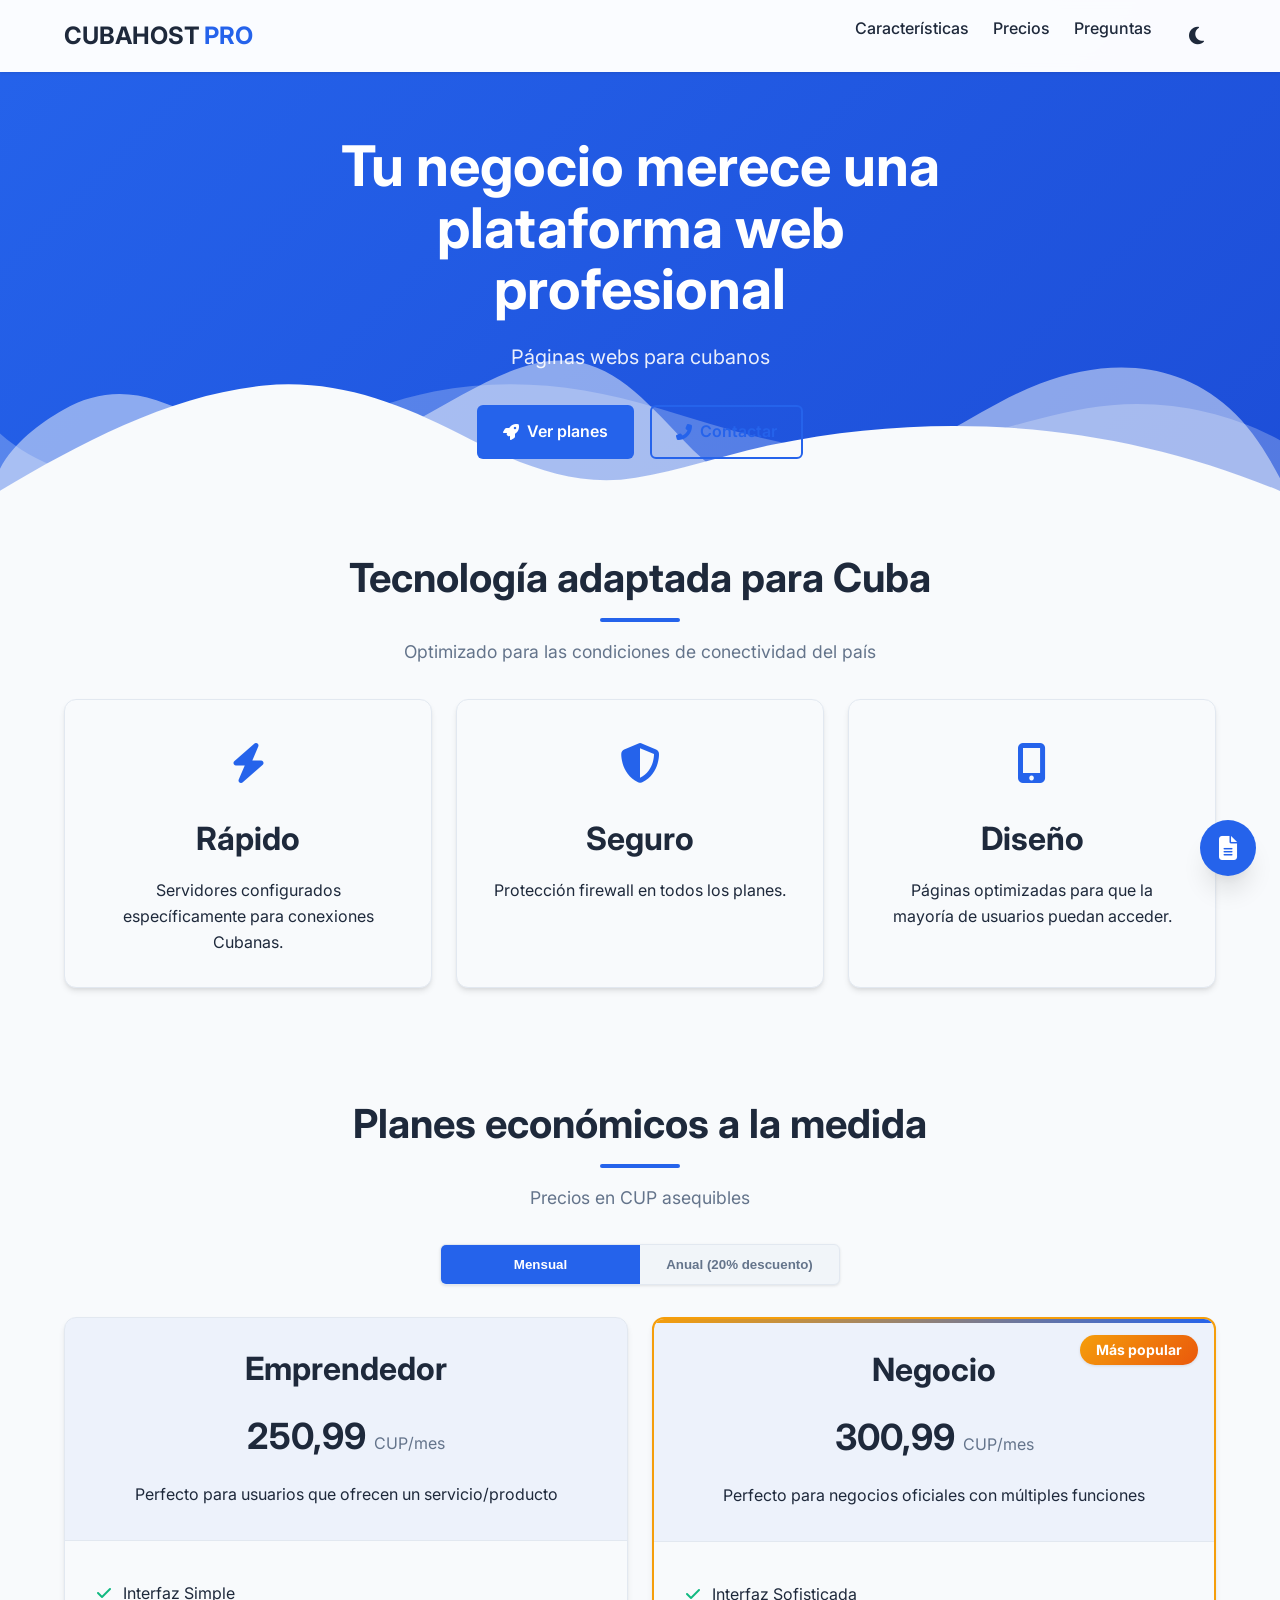
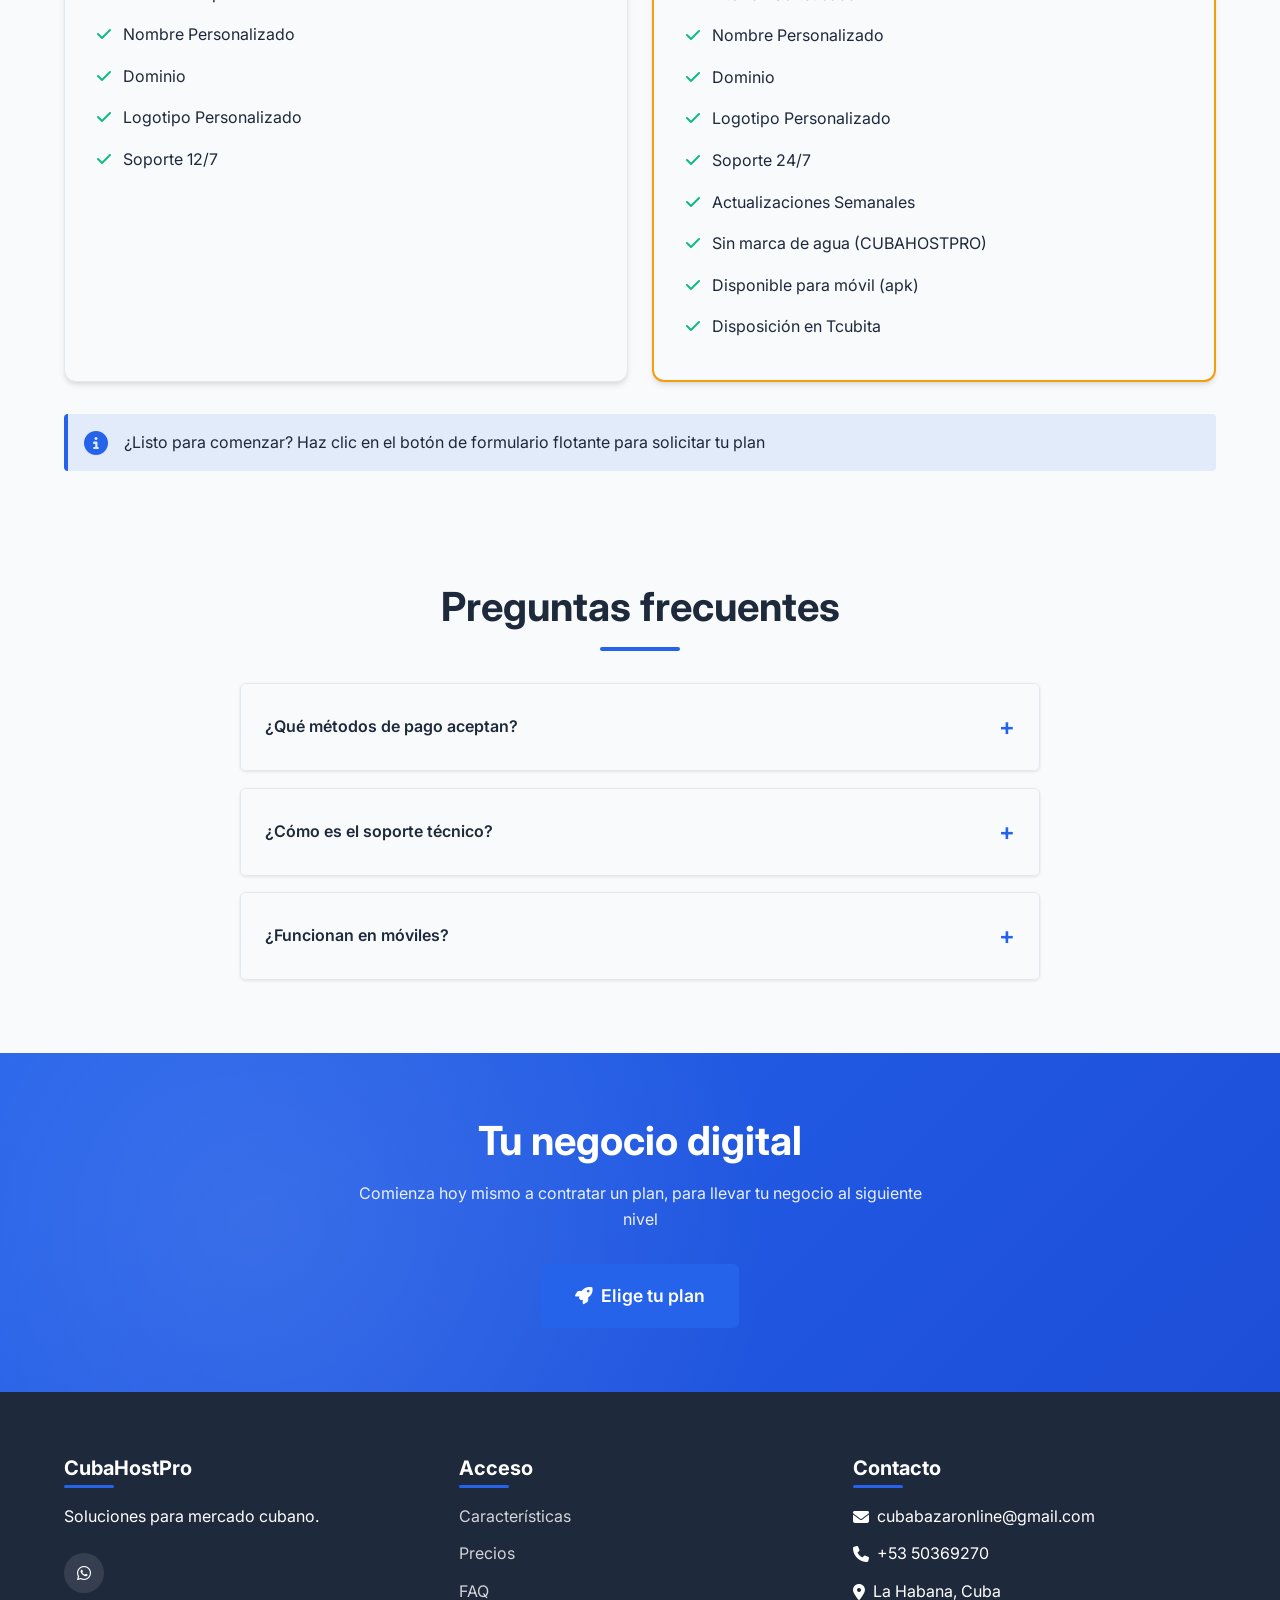
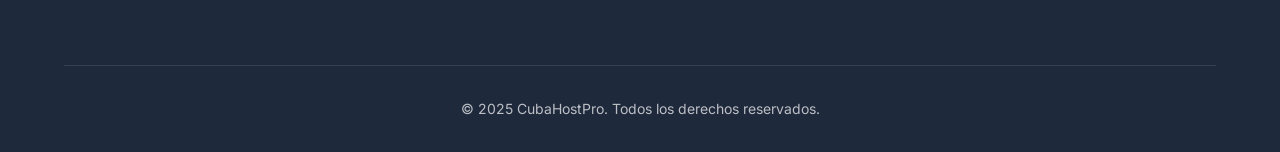
==== CubaHostPro/index.html @ e36936a5 "Add files via upload" ====
<!DOCTYPE html>
<html lang="es-CU" data-theme="light">
<head>
    <meta charset="UTF-8">
    <meta name="viewport" content="width=device-width, initial-scale=1.0">
    <meta name="description" content="HostPro Cuba - Soluciones web premium para emprendedores cubanos. Hosting rápido, dominios .cu y diseño web profesional.">
    <meta name="keywords" content="hosting Cuba, dominio .cu, página web Cuba, tienda online Cuba">
    <meta name="author" content="HostPro Cuba Team">
    
    <!-- Preconnects para mejorar performance -->
    <link rel="preconnect" href="https://fonts.googleapis.com">
    <link rel="preconnect" href="https://fonts.gstatic.com" crossorigin>
    <link rel="preconnect" href="https://cdnjs.cloudflare.com">
    
    <!-- Fonts -->
    <link href="https://fonts.googleapis.com/css2?family=Inter:wght@400;500;600;700&family=Roboto+Mono:wght@400;500&display=swap" rel="stylesheet">
    
    <!-- Icons -->
    <link rel="stylesheet" href="https://cdnjs.cloudflare.com/ajax/libs/font-awesome/6.4.0/css/all.min.css">
    
    <title>CubaHostPro</title>
    
    <style>
        :root {
            --primary: #2563eb;
            --primary-dark: #1d4ed8;
            --primary-light: #93c5fd;
            --secondary: #ea580c;
            --accent: #f59e0b;
            --dark: #1e293b;
            --light: #f8fafc;
            --light-gray: #f1f5f9;
            --success: #10b981;
            --error: #ef4444;
            --warning: #f59e0b;
            --gray: #64748b;
            --gray-light: #e2e8f0;
            
            --font-main: 'Inter', sans-serif;
            --font-mono: 'Roboto Mono', monospace;
            
            --shadow-sm: 0 1px 3px 0 rgba(0, 0, 0, 0.1);
            --shadow: 0 4px 6px -1px rgba(0, 0, 0, 0.1), 0 2px 4px -1px rgba(0, 0, 0, 0.06);
            --shadow-md: 0 10px 15px -3px rgba(0, 0, 0, 0.1), 0 4px 6px -2px rgba(0, 0, 0, 0.05);
            --shadow-lg: 0 20px 25px -5px rgba(0, 0, 0, 0.1), 0 10px 10px -5px rgba(0, 0, 0, 0.04);
            
            --radius-sm: 0.25rem;
            --radius: 0.375rem;
            --radius-lg: 0.75rem;
            --radius-full: 9999px;
            
            --transition: all 0.3s cubic-bezier(0.4, 0, 0.2, 1);
            --transition-fast: all 0.15s ease;
            
            --max-width: 1200px;
            --container-padding: 1.5rem;
        }
        
        [data-theme="dark"] {
            --primary: #3b82f6;
            --primary-dark: #2563eb;
            --primary-light: #1e3a8a;
            --dark: #f8fafc;
            --light: #1e293b;
            --light-gray: #334155;
            --gray: #94a3b8;
            --gray-light: #334155;
            --shadow-sm: 0 1px 3px 0 rgba(0, 0, 0, 0.25);
            --shadow: 0 4px 6px -1px rgba(0, 0, 0, 0.25), 0 2px 4px -1px rgba(0, 0, 0, 0.15);
        }
        
        *,
        *::before,
        *::after {
            margin: 0;
            padding: 0;
            box-sizing: border-box;
        }
        
        html {
            scroll-behavior: smooth;
            scroll-padding-top: 6rem;
        }
        
        body {
            font-family: var(--font-main);
            color: var(--dark);
            background-color: var(--light);
            line-height: 1.6;
            overflow-x: hidden;
            transition: background-color 0.3s ease, color 0.3s ease;
            min-height: 100vh;
            display: flex;
            flex-direction: column;
        }
        
        h1, h2, h3, h4 {
            font-weight: 700;
            line-height: 1.2;
            margin-bottom: 1.25rem;
        }
        
        h1 { font-size: clamp(2rem, 5vw, 3.5rem); }
        h2 { font-size: clamp(1.75rem, 4vw, 2.5rem); }
        h3 { font-size: clamp(1.5rem, 3vw, 2rem); }
        h4 { font-size: 1.25rem; }
        
        a {
            color: var(--primary);
            text-decoration: none;
            transition: var(--transition-fast);
        }
        
        a:hover {
            color: var(--primary-dark);
            text-decoration: underline;
        }
        
        img {
            max-width: 100%;
            height: auto;
            display: block;
        }
        
        /* Animaciones */
        @keyframes fadeIn {
            from { opacity: 0; transform: translateY(20px); }
            to { opacity: 1; transform: translateY(0); }
        }
        
        @keyframes scaleIn {
            from { transform: scale(0.95); opacity: 0; }
            to { transform: scale(1); opacity: 1; }
        }
        
        @keyframes pulse {
            0% { transform: scale(1); box-shadow: 0 0 0 0 rgba(37, 99, 235, 0.7); }
            70% { transform: scale(1.05); box-shadow: 0 0 0 12px rgba(37, 99, 235, 0); }
            100% { transform: scale(1); box-shadow: 0 0 0 0 rgba(37, 99, 235, 0); }
        }
        
        @keyframes float {
            0% { transform: translateY(0px); }
            50% { transform: translateY(-10px); }
            100% { transform: translateY(0px); }
        }
        
        .fade-in {
            animation: fadeIn 0.6s ease forwards;
        }
        
        .scale-in {
            animation: scaleIn 0.4s ease forwards;
        }
        
        .pulse {
            animation: pulse 2s infinite;
        }
        
        .float {
            animation: float 3s ease-in-out infinite;
        }
        
        .delay-1 { animation-delay: 0.1s; }
        .delay-2 { animation-delay: 0.2s; }
        .delay-3 { animation-delay: 0.3s; }
        
        /* Layout Utilities */
        .container {
            width: 100%;
            max-width: var(--max-width);
            margin: 0 auto;
            padding: 0 var(--container-padding);
        }
        
        .section {
            padding: 3.5rem 0;
        }
        
        .section-title {
            text-align: center;
            margin-bottom: 1rem;
            position: relative;
        }
        
        .section-title::after {
            content: '';
            display: block;
            width: 80px;
            height: 4px;
            background: var(--primary);
            margin: 1rem auto;
            border-radius: var(--radius);
            transition: var(--transition);
        }
        
        .section-subtitle {
            text-align: center;
            color: var(--gray);
            max-width: 700px;
            margin: 0 auto 2rem;
            font-size: 1.1rem;
        }
        
        /* Buttons */
        .btn {
            display: inline-flex;
            align-items: center;
            justify-content: center;
            padding: 0.75rem 1.5rem;
            border-radius: var(--radius);
            font-weight: 600;
            transition: var(--transition);
            border: 2px solid transparent;
            cursor: pointer;
            text-align: center;
            gap: 0.5rem;
            font-size: 1rem;
        }
        
        .btn-primary {
            background-color: var(--primary);
            color: white;
        }
        
        .btn-primary:hover {
            background-color: var(--primary-dark);
            transform: translateY(-2px);
            box-shadow: var(--shadow-md);
        }
        
        .btn-outline {
            background-color: transparent;
            color: var(--primary);
            border-color: var(--primary);
        }
        
        .btn-outline:hover {
            background-color: var(--primary);
            color: white;
            transform: translateY(-2px);
            box-shadow: var(--shadow-md);
        }
        
        .btn-lg {
            padding: 1rem 2rem;
            font-size: 1.1rem;
        }
        
        /* Header styles */
        header {
            background: linear-gradient(135deg, var(--primary) 0%, var(--primary-dark) 100%);
            color: white;
            position: relative;
            overflow: hidden;
            padding-top: 6rem;
        }
        
        .hero {
            position: relative;
            padding: 2.5rem 0;
        }
        
        .hero-content {
            max-width: 600px;
            margin: 0 auto;
            text-align: center;
            position: relative;
            z-index: 2;
        }
        
        .hero-title {
            color: white;
            margin-bottom: 1.25rem;
            line-height: 1.1;
        }
        
        .hero-subtitle {
            color: rgba(255, 255, 255, 0.9);
            font-size: 1.25rem;
            margin-bottom: 2rem;
        }
        
        .hero-cta {
            display: flex;
            gap: 1rem;
            justify-content: center;
            flex-wrap: wrap;
        }
        
        .wave-divider {
            position: absolute;
            bottom: 0;
            left: 0;
            width: 100%;
            overflow: hidden;
            line-height: 0;
            transform: rotate(180deg);
        }
        
        .wave-divider svg {
            position: relative;
            display: block;
            width: calc(100% + 1.3px);
            height: 150px;
        }
        
        .wave-divider path {
            fill: var(--light);
            transition: var(--transition);
        }
        
        /* Navigation */
        nav {
            position: fixed;
            top: 0;
            left: 0;
            right: 0;
            z-index: 1000;
            background-color: rgba(255, 255, 255, 0.98);
            backdrop-filter: blur(8px);
            box-shadow: var(--shadow-sm);
            transition: var(--transition);
        }
        
        [data-theme="dark"] nav {
            background-color: rgba(30, 41, 59, 0.98);
        }
        
        .nav-container {
            display: flex;
            justify-content: space-between;
            align-items: center;
            padding: 1rem 0;
        }
        
        .logo {
            font-size: 1.5rem;
            font-weight: 700;
            color: var(--dark);
            display: flex;
            align-items: center;
            gap: 0.25rem;
            transition: var(--transition);
        }
        
        .logo span {
            color: var(--primary);
        }
        
        .nav-links {
            display: flex;
            gap: 1.5rem;
            list-style: none;
        }
        
        .nav-links a {
            font-weight: 500;
            color: var(--dark);
            position: relative;
            padding: 0.5rem 0;
            transition: var(--transition);
        }
        
        .nav-links a:hover {
            text-decoration: none;
            color: var(--primary);
        }
        
        .nav-links a::after {
            content: '';
            position: absolute;
            bottom: 0;
            left: 0;
            width: 0;
            height: 2px;
            background-color: var(--primary);
            transition: var(--transition);
        }
        
        .nav-links a:hover::after {
            width: 100%;
        }
        
        .mobile-menu-toggle {
            display: none;
            background: none;
            border: none;
            color: var(--dark);
            font-size: 1.5rem;
            cursor: pointer;
            padding: 0.5rem;
            transition: var(--transition);
        }
        
        .mobile-menu-toggle:hover {
            color: var(--primary);
            transform: rotate(90deg);
        }
        
        .theme-toggle {
            background: none;
            border: none;
            cursor: pointer;
            font-size: 1.25rem;
            color: var(--dark);
            padding: 0.5rem;
            transition: var(--transition);
            border-radius: 50%;
            width: 40px;
            height: 40px;
            display: flex;
            align-items: center;
            justify-content: center;
        }
        
        .theme-toggle:hover {
            background-color: rgba(0, 0, 0, 0.05);
            transform: rotate(20deg);
        }
        
        [data-theme="dark"] .theme-toggle:hover {
            background-color: rgba(255, 255, 255, 0.1);
        }
        
        /* Features Section */
        .features-grid {
            display: grid;
            grid-template-columns: repeat(auto-fit, minmax(280px, 1fr));
            gap: 1.5rem;
            margin-top: 2rem;
        }
        
        .feature-card {
            background: var(--light);
            border-radius: var(--radius-lg);
            padding: 2rem;
            box-shadow: var(--shadow);
            transition: var(--transition);
            text-align: center;
            border: 1px solid var(--gray-light);
        }
        
        .feature-card:hover {
            transform: translateY(-5px);
            box-shadow: var(--shadow-lg);
            border-color: var(--primary-light);
        }
        
        .feature-icon {
            font-size: 2.5rem;
            color: var(--primary);
            margin-bottom: 1.5rem;
            transition: var(--transition);
        }
        
        .feature-card:hover .feature-icon {
            transform: scale(1.1);
        }
        
        /* Pricing Section */
        .pricing-grid {
            display: grid;
            grid-template-columns: repeat(auto-fit, minmax(300px, 1fr));
            gap: 1.5rem;
            margin-top: 2rem;
        }
        
        .pricing-card {
            background: var(--light);
            border-radius: var(--radius-lg);
            overflow: hidden;
            box-shadow: var(--shadow);
            transition: var(--transition);
            position: relative;
            display: flex;
            flex-direction: column;
            border: 1px solid var(--gray-light);
        }
        
        .pricing-card:hover {
            transform: translateY(-5px);
            box-shadow: var(--shadow-lg);
            border-color: var(--primary-light);
        }
        
        .pricing-card.recommended {
            border: 2px solid var(--accent);
            position: relative;
            overflow: hidden;
        }
        
        .pricing-card.recommended::before {
            content: '';
            position: absolute;
            top: 0;
            left: 0;
            right: 0;
            height: 4px;
            background: linear-gradient(90deg, var(--accent), var(--primary));
        }
        
        .recommended-badge {
            position: absolute;
            top: 1rem;
            right: 1rem;
            background: linear-gradient(135deg, var(--accent), var(--secondary));
            color: white;
            padding: 0.25rem 1rem;
            font-weight: 700;
            font-size: 0.875rem;
            border-radius: var(--radius-full);
            box-shadow: var(--shadow-sm);
            z-index: 1;
        }
        
        .pricing-header {
            padding: 2rem;
            background: rgba(37, 99, 235, 0.05);
            text-align: center;
            border-bottom: 1px solid var(--gray-light);
        }
        
        .pricing-features {
            padding: 2rem;
            flex-grow: 1;
        }
        
        .pricing-features ul {
            list-style: none;
        }
        
        .pricing-features li {
            padding: 0.5rem 0;
            display: flex;
            align-items: flex-start;
            gap: 0.75rem;
            transition: var(--transition-fast);
        }
        
        .pricing-features li:hover {
            transform: translateX(5px);
        }
        
        .pricing-features i {
            color: var(--success);
            margin-top: 0.25rem;
            flex-shrink: 0;
        }
        
        .price {
            font-size: 2.25rem;
            font-weight: 700;
            color: var(--dark);
            margin: 1rem 0;
            transition: var(--transition);
        }
        
        .price .currency {
            font-size: 1rem;
            font-weight: 400;
            color: var(--gray);
        }
        
        .pricing-guide {
            background: rgba(37, 99, 235, 0.1);
            border-left: 4px solid var(--primary);
            padding: 1rem;
            border-radius: var(--radius-sm);
            margin-top: 2rem;
            display: flex;
            align-items: center;
            gap: 1rem;
            animation: pulse 2s infinite;
        }
        
        .pricing-guide i {
            color: var(--primary);
            font-size: 1.5rem;
        }
        
        /* Plan Selector */
        .plan-selector {
            display: flex;
            justify-content: center;
            margin-bottom: 2rem;
            border-radius: var(--radius);
            overflow: hidden;
            box-shadow: var(--shadow-sm);
            max-width: 400px;
            margin: 0 auto 2rem;
            border: 1px solid var(--gray-light);
            background: var(--light-gray);
        }
        
        .plan-period {
            padding: 0.75rem 1.5rem;
            border: none;
            background: transparent;
            color: var(--gray);
            font-weight: 600;
            cursor: pointer;
            transition: var(--transition);
            flex: 1;
            text-align: center;
        }
        
        .plan-period.active {
            background: var(--primary);
            color: white;
        }
        
        /* FAQ Section */
        .faq-grid {
            max-width: 800px;
            margin: 2rem auto 0;
        }
        
        .faq-item {
            margin-bottom: 1rem;
            border-radius: var(--radius);
            overflow: hidden;
            box-shadow: var(--shadow-sm);
            border: 1px solid var(--gray-light);
            transition: var(--transition);
        }
        
        .faq-item:hover {
            box-shadow: var(--shadow);
        }
        
        .faq-item[open] {
            border-color: var(--primary-light);
        }
        
        .faq-item summary {
            padding: 1.5rem;
            background: var(--light);
            font-weight: 600;
            cursor: pointer;
            list-style: none;
            display: flex;
            justify-content: space-between;
            align-items: center;
            transition: var(--transition);
        }
        
        .faq-item[open] summary {
            background: rgba(37, 99, 235, 0.05);
        }
        
        .faq-item summary:hover {
            background: var(--light-gray);
        }
        
        .faq-item summary::after {
            content: '+';
            font-size: 1.5rem;
            color: var(--primary);
            transition: var(--transition);
        }
        
        .faq-item[open] summary::after {
            content: '-';
        }
        
        .faq-content {
            padding: 0 1.5rem 1.5rem;
            background: var(--light);
            color: var(--dark);
        }
        
        /* CTA Section */
        .cta {
            background: linear-gradient(135deg, var(--primary) 0%, var(--primary-dark) 100%);
            color: white;
            text-align: center;
            padding: 4rem 0;
            position: relative;
            overflow: hidden;
        }
        
        .cta::before {
            content: '';
            position: absolute;
            top: 0;
            left: 0;
            right: 0;
            bottom: 0;
            background: radial-gradient(circle at 20% 50%, rgba(255,255,255,0.1) 0%, transparent 50%);
        }
        
        .cta h2 {
            color: white;
            margin-bottom: 1rem;
            position: relative;
        }
        
        .cta p {
            color: rgba(255, 255, 255, 0.9);
            max-width: 600px;
            margin: 0 auto 2rem;
            position: relative;
        }
        
        /* Footer */
        .footer {
            background: var(--dark);
            color: white;
            padding: 4rem 0 2rem;
            margin-top: auto;
        }
        
        .footer-grid {
            display: grid;
            grid-template-columns: repeat(auto-fit, minmax(250px, 1fr));
            gap: 2rem;
            margin-bottom: 3rem;
        }
        
        .footer-col h3 {
            color: white;
            margin-bottom: 1.5rem;
            font-size: 1.25rem;
            position: relative;
            display: inline-block;
        }
        
        .footer-col h3::after {
            content: '';
            position: absolute;
            bottom: -0.5rem;
            left: 0;
            width: 50px;
            height: 3px;
            background: var(--primary);
            border-radius: var(--radius);
        }
        
        .footer-col ul {
            list-style: none;
        }
        
        .footer-col li {
            margin-bottom: 0.75rem;
            display: flex;
            align-items: center;
            gap: 0.5rem;
        }
        
        .footer-col a {
            color: rgba(255, 255, 255, 0.8);
        }
        
        .footer-col a:hover {
            color: white;
            text-decoration: underline;
        }
        
        .social-links {
            display: flex;
            gap: 1rem;
            margin-top: 1.5rem;
        }
        
        .social-links a {
            display: flex;
            align-items: center;
            justify-content: center;
            width: 40px;
            height: 40px;
            border-radius: 50%;
            background: rgba(255, 255, 255, 0.1);
            color: white;
            transition: var(--transition);
        }
        
        .social-links a:hover {
            background: var(--primary);
            transform: translateY(-3px);
        }
        
        .footer-bottom {
            text-align: center;
            padding-top: 2rem;
            border-top: 1px solid rgba(255, 255, 255, 0.1);
            color: rgba(255, 255, 255, 0.7);
            font-size: 0.875rem;
        }
        
        /* Floating buttons */
        .form-float {
            position: fixed;
            bottom: 1.5rem;
            right: 1.5rem;
            width: 56px;
            height: 56px;
            border-radius: 50%;
            background: var(--primary);
            color: white;
            display: flex;
            align-items: center;
            justify-content: center;
            font-size: 1.5rem;
            box-shadow: var(--shadow-lg);
            z-index: 999;
            transition: var(--transition);
            animation: pulse 2s infinite;
        }
        
        .form-float:hover {
            transform: scale(1.1) translateY(-5px);
            animation: none;
            background: var(--primary-dark);
        }
        
        .form-float-tooltip {
            position: absolute;
            right: 70px;
            top: 50%;
            transform: translateY(-50%);
            background: var(--dark);
            color: white;
            padding: 0.5rem 1rem;
            border-radius: var(--radius);
            font-size: 0.875rem;
            white-space: nowrap;
            box-shadow: var(--shadow);
            opacity: 0;
            pointer-events: none;
            transition: var(--transition);
        }
        
        .form-float:hover .form-float-tooltip {
            opacity: 1;
            right: 60px;
        }
        
        .back-to-top {
            position: fixed;
            bottom: 5rem;
            right: 1.5rem;
            width: 48px;
            height: 48px;
            border-radius: 50%;
            background: var(--primary);
            color: white;
            display: flex;
            align-items: center;
            justify-content: center;
            font-size: 1.25rem;
            box-shadow: var(--shadow);
            z-index: 999;
            transition: var(--transition);
            opacity: 0;
            visibility: hidden;
        }
        
        .back-to-top.show {
            opacity: 1;
            visibility: visible;
        }
        
        .back-to-top:hover {
            background: var(--primary-dark);
            transform: translateY(-5px);
        }
        
        /* Notification System */
        .notification {
            position: fixed;
            bottom: 2rem;
            left: 50%;
            transform: translateX(-50%);
            background: var(--dark);
            color: white;
            padding: 1rem 2rem;
            border-radius: var(--radius);
            box-shadow: var(--shadow-lg);
            display: flex;
            align-items: center;
            gap: 1rem;
            z-index: 10000;
            transition: all 0.3s cubic-bezier(0.68, -0.55, 0.265, 1.55);
            max-width: 90%;
        }
        
        .notification.success {
            background: var(--success);
        }
        
        .notification.error {
            background: var(--error);
        }
        
        .notification.warning {
            background: var(--warning);
            color: var(--dark);
        }
        
        .notification.hidden {
            opacity: 0;
            visibility: hidden;
            transform: translateX(-50%) translateY(20px);
        }
        
        .notification-close {
            background: none;
            border: none;
            color: inherit;
            font-size: 1.25rem;
            cursor: pointer;
            padding: 0;
            margin-left: 1rem;
            opacity: 0.7;
            transition: var(--transition-fast);
        }
        
        .notification-close:hover {
            opacity: 1;
        }
        
        /* Guide System */
        .guide-message {
            position: fixed;
            top: 50%;
            right: 2rem;
            transform: translateY(-50%);
            background: var(--primary);
            color: white;
            padding: 1rem;
            border-radius: var(--radius);
            box-shadow: var(--shadow-lg);
            max-width: 250px;
            z-index: 999;
            transition: var(--transition);
            display: none;
        }
        
        .guide-message::after {
            content: '';
            position: absolute;
            right: -10px;
            top: 50%;
            transform: translateY(-50%);
            border-width: 10px 0 10px 10px;
            border-style: solid;
            border-color: transparent transparent transparent var(--primary);
        }
        
        /* Social Interaction */
        .social-interaction {
            position: fixed;
            bottom: 8rem;
            right: 2rem;
            background: white;
            border-radius: var(--radius);
            box-shadow: var(--shadow-lg);
            padding: 1rem;
            z-index: 998;
            max-width: 300px;
            transform: translateY(20px);
            opacity: 0;
            transition: var(--transition);
            pointer-events: none;
        }
        
        .social-interaction.show {
            transform: translateY(0);
            opacity: 1;
            pointer-events: auto;
        }
        
        .social-interaction p {
            margin-bottom: 1rem;
        }
        
        .social-interaction-btn {
            display: flex;
            gap: 0.5rem;
        }
        
        /* Accessibility improvements */
        .sr-only {
            position: absolute;
            width: 1px;
            height: 1px;
            padding: 0;
            margin: -1px;
            overflow: hidden;
            clip: rect(0, 0, 0, 0);
            white-space: nowrap;
            border-width: 0;
        }
        
        a:focus,
        button:focus,
        input:focus,
        select:focus,
        textarea:focus {
            outline: 3px solid var(--accent);
            outline-offset: 3px;
        }
        
        /* Print styles */
        @media print {
            nav,
            .hero-cta,
            .form-float,
            .back-to-top,
            .footer {
                display: none !important;
            }
            
            body {
                font-size: 12pt;
                background: none;
                color: #000;
            }
            
            .container {
                max-width: 100%;
                padding: 0;
            }
            
            .section {
                padding: 1rem 0;
                page-break-inside: avoid;
            }
            
            .pricing-card {
                page-break-inside: avoid;
                box-shadow: none;
                border: 1px solid #ddd;
            }
        }
        
        /* Responsive adjustments */
        @media (max-width: 992px) {
            :root {
                --container-padding: 1.25rem;
            }
            
            .section {
                padding: 3rem 0;
            }
            
            .hero {
                padding: 2rem 0;
            }
            
            .features-grid,
            .pricing-grid {
                gap: 1.25rem;
            }
            
            .guide-message {
                display: none !important;
            }
            
            .social-interaction {
                bottom: 7rem;
                right: 1rem;
                max-width: calc(100% - 2rem);
            }
        }
        
        @media (max-width: 768px) {
            .nav-links {
                position: fixed;
                top: 70px;
                left: 0;
                right: 0;
                background: var(--light);
                flex-direction: column;
                align-items: center;
                padding: 2rem;
                gap: 1.5rem;
                box-shadow: var(--shadow-md);
                transform: translateY(-150%);
                transition: transform 0.3s cubic-bezier(0.68, -0.55, 0.265, 1.55);
                z-index: 999;
            }
            
            .nav-links.active {
                transform: translateY(0);
            }
            
            .mobile-menu-toggle {
                display: block;
            }
            
            .hero-cta {
                flex-direction: column;
                gap: 1rem;
            }
            
            .btn {
                width: 100%;
            }
            
            .footer-grid {
                grid-template-columns: 1fr;
                gap: 3rem;
            }
            
            .form-float {
                bottom: 1rem;
                right: 1rem;
                width: 50px;
                height: 50px;
                font-size: 1.25rem;
            }
            
            .back-to-top {
                bottom: 4.5rem;
                right: 1rem;
                width: 44px;
                height: 44px;
            }
        }
        
        @media (max-width: 576px) {
            :root {
                --container-padding: 1rem;
            }
            
            .section {
                padding: 2.5rem 0;
            }
            
            .pricing-grid,
            .features-grid {
                grid-template-columns: 1fr;
            }
            
            .pricing-card {
                max-width: 350px;
                margin: 0 auto;
            }
            
            .plan-selector {
                flex-direction: column;
                max-width: 300px;
            }
            
            .plan-period {
                padding: 0.75rem;
            }
            
            .footer-col li {
                font-size: 0.95rem;
            }
        }
    </style>
</head>
<body>
    <!-- Navigation -->
    <nav>
        <div class="container">
            <div class="nav-container">
                <a href="/" class="logo">CUBAHOST<span>PRO</span></a>
                
                <ul class="nav-links">
                    <li><a href="#features">Características</a></li>
                    <li><a href="#pricing">Precios</a></li>
                    <li><a href="#faq">Preguntas</a></li>
                    <li>
                        <button class="theme-toggle" aria-label="Cambiar tema">
                            <i class="fas fa-moon"></i>
                        </button>
                    </li>
                </ul>
                
                <button class="mobile-menu-toggle" aria-label="Menú" aria-expanded="false">
                    <i class="fas fa-bars"></i>
                </button>
            </div>
        </div>
    </nav>
    
    <!-- Hero Section -->
    <header>
        <div class="hero">
            <div class="container">
                <div class="hero-content">
                    <h1 class="hero-title fade-in">Tu negocio merece una plataforma web profesional</h1>
                    <p class="hero-subtitle fade-in delay-1">Páginas webs para cubanos</p>
                    
                    <div class="hero-cta fade-in delay-2">
                        <a href="#pricing" class="btn btn-primary">
                            <i class="fas fa-rocket"></i> Ver planes
                        </a>
                        <a href="#contact" class="btn btn-outline">
                            <i class="fas fa-phone-alt"></i> Contactar
                        </a>
                    </div>
                </div>
            </div>
            
            <div class="wave-divider">
                <svg viewBox="0 0 1200 120" preserveAspectRatio="none">
                    <path d="M0,0V46.29c47.79,22.2,103.59,32.17,158,28,70.36-5.37,136.33-33.31,206.8-37.5C438.64,32.43,512.34,53.67,583,72.05c69.27,18,138.3,24.88,209.4,13.08,36.15-6,69.85-17.84,104.45-29.34C989.49,25,1113-14.29,1200,52.47V0Z" opacity=".25" fill="currentColor"></path>
                    <path d="M0,0V15.81C13,36.92,27.64,56.86,47.69,72.05,99.41,111.27,165,111,224.58,91.58c31.15-10.15,60.09-26.07,89.67-39.8,40.92-19,84.73-46,130.83-49.67,36.26-2.85,70.9,9.42,98.6,31.56,31.77,25.39,62.32,62,103.63,73,40.44,10.79,81.35-6.69,119.13-24.28s75.16-39,116.92-43.05c59.73-5.85,113.28,22.88,168.9,38.84,30.2,8.66,59,6.17,87.09-7.5,22.43-10.89,48-26.93,60.65-49.24V0Z" opacity=".5" fill="currentColor"></path>
                    <path d="M0,0V5.63C149.93,59,314.09,71.32,475.83,42.57c43-7.64,84.23-20.12,127.61-26.46,59-8.63,112.48,12.24,165.56,35.4C827.93,77.22,886,95.24,951.2,90c86.53-7,172.46-45.71,248.8-84.81V0Z" fill="currentColor"></path>
                </svg>
            </div>
        </div>
    </header>
    
    <main>
        <!-- Features Section -->
        <section id="features" class="section">
            <div class="container">
                <h2 class="section-title">Tecnología adaptada para Cuba</h2>
                <p class="section-subtitle">Optimizado para las condiciones de conectividad del país</p>
                
                <div class="features-grid">
                    <div class="feature-card fade-in">
                        <div class="feature-icon">
                            <i class="fas fa-bolt"></i>
                        </div>
                        <h3>Rápido</h3>
                        <p>Servidores configurados específicamente para conexiones Cubanas.</p>
                    </div>
                    
                    <div class="feature-card fade-in delay-1">
                        <div class="feature-icon">
                            <i class="fas fa-shield-alt"></i>
                        </div>
                        <h3>Seguro</h3>
                        <p>Protección firewall en todos los planes.</p>
                    </div>
                    
                    <div class="feature-card fade-in delay-2">
                        <div class="feature-icon">
                            <i class="fas fa-mobile-alt"></i>
                        </div>
                        <h3>Diseño</h3>
                        <p>Páginas optimizadas para que la mayoría de usuarios puedan acceder.</p>
                    </div>
                </div>
            </div>
        </section>
        
        <!-- Pricing Section -->
        <section id="pricing" class="section">
            <div class="container">
                <h2 class="section-title">Planes económicos a la medida</h2>
                <p class="section-subtitle">Precios en CUP asequibles</p>
                
                <div class="plan-selector fade-in">
                    <button class="plan-period active" data-period="monthly">Mensual</button>
                    <button class="plan-period" data-period="annual">Anual (20% descuento)</button>
                </div>
                
                <div class="pricing-grid">
                    <!-- Plan Emprendedor -->
                    <div class="pricing-card fade-in">
                        <div class="pricing-header">
                            <h3>Emprendedor</h3>
                            <div class="price" data-monthly="250.99" data-annual="2409.50">250,99 <span class="currency">CUP/mes</span></div>
                            <p>Perfecto para usuarios que ofrecen un servicio/producto</p>
                        </div>
                        
                        <div class="pricing-features">
                            <ul>
                                <li><i class="fas fa-check"></i> Interfaz Simple</li>
                                <li><i class="fas fa-check"></i> Nombre Personalizado</li>
                                <li><i class="fas fa-check"></i> Dominio</li>
                                <li><i class="fas fa-check"></i> Logotipo Personalizado</li>
                                <li><i class="fas fa-check"></i> Soporte 12/7</li>
                            </ul>
                        </div>
                    </div>
                    
                    <!-- Plan Recomendado -->
                    <div class="pricing-card recommended fade-in delay-1">
                        <div class="recommended-badge">Más popular</div>
                        <div class="pricing-header">
                            <h3>Negocio</h3>
                            <div class="price" data-monthly="300.99" data-annual="2889.50">300,99 <span class="currency">CUP/mes</span></div>
                            <p>Perfecto para negocios oficiales con múltiples funciones</p>
                        </div>
                        
                        <div class="pricing-features">
                            <ul>
                                <li><i class="fas fa-check"></i> Interfaz Sofisticada</li>
                                <li><i class="fas fa-check"></i> Nombre Personalizado</li>
                                <li><i class="fas fa-check"></i> Dominio</li>
                                <li><i class="fas fa-check"></i> Logotipo Personalizado</li>
                                <li><i class="fas fa-check"></i> Soporte 24/7</li>
                                <li><i class="fas fa-check"></i> Actualizaciones Semanales</li>
                                <li><i class="fas fa-check"></i> Sin marca de agua (CUBAHOSTPRO)</li>
                                <li><i class="fas fa-check"></i> Disponible para móvil (apk)</li>
                                <li><i class="fas fa-check"></i> Disposición en Tcubita</li>
                            </ul>
                        </div>
                    </div>
                </div>
                
                <div class="pricing-guide fade-in delay-3">
                    <i class="fas fa-info-circle"></i>
                    <p>¿Listo para comenzar? Haz clic en el botón de formulario flotante para solicitar tu plan</p>
                </div>
            </div>
        </section>
        
        <!-- FAQ Section -->
        <section id="faq" class="section">
            <div class="container">
                <h2 class="section-title">Preguntas frecuentes</h2>
                
                <div class="faq-grid">
                    <details class="faq-item fade-in">
                        <summary>¿Qué métodos de pago aceptan?</summary>
                        <div class="faq-content">
                            <p>Aceptamos transferencias bancarias en CUP, El pago se realizará por la plataforma Transfermóvil.</p>
                        </div>
                    </details>
                    
                    <details class="faq-item fade-in delay-1">
                        <summary>¿Cómo es el soporte técnico?</summary>
                        <div class="faq-content">
                            <p>Ofrecemos el soporte técnico según el plan que el usuario contrató, a través de WhatsApp.</p>
                        </div>
                    </details>
                    
                    <details class="faq-item fade-in delay-2">
                        <summary>¿Funcionan en móviles?</summary>
                        <div class="faq-content">
                            <p>Todos nuestros diseños son completamente adaptables a cualquier dispositivo móvil.</p>
                        </div>
                    </details>
                </div>
            </div>
        </section>
        
        <!-- CTA Section -->
        <section id="contact" class="section cta">
            <div class="container">
                <h2 class="fade-in">Tu negocio digital</h2>
                <p class="fade-in delay-1">Comienza hoy mismo a contratar un plan, para llevar tu negocio al siguiente nivel</p>
                <a href="#pricing" class="btn btn-primary btn-lg fade-in delay-2">
                    <i class="fas fa-rocket"></i> Elige tu plan
                </a>
            </div>
        </section>
    </main>
    
    <!-- Footer -->
    <footer class="footer">
        <div class="container">
            <div class="footer-grid">
                <div class="footer-col">
                    <h3>CubaHostPro</h3>
                    <p>Soluciones para mercado cubano.</p>
                    <div class="social-links">
                        <a href="https://whatsapp.com/channel/0029Vb61NTa5vKA3hCMIQr3j" aria-label="WhatsApp"><i class="fab fa-whatsapp"></i></a>
                    </div>
                </div>
                
                <div class="footer-col">
                    <h3>Acceso</h3>
                    <ul>
                        <li><a href="#features">Características</a></li>
                        <li><a href="#pricing">Precios</a></li>
                        <li><a href="#faq">FAQ</a></li>
                    </ul>
                </div>
                
                <div class="footer-col">
                    <h3>Contacto</h3>
                    <ul>
                        <li><i class="fas fa-envelope"></i> cubabazaronline@gmail.com</li>
                        <li><i class="fas fa-phone"></i> +53 50369270</li>
                        <li><i class="fas fa-map-marker-alt"></i> La Habana, Cuba</li>
                    </ul>
                </div>
            </div>
            
            <div class="footer-bottom">
                <p>&copy; 2025 CubaHostPro. Todos los derechos reservados.</p>
            </div>
        </div>
    </footer>
    
    <!-- Back to Top -->
    <button class="back-to-top" aria-label="Volver arriba">
        <i class="fas fa-arrow-up"></i>
    </button>
    
    <!-- Form Float -->
    <a href="Formulación/index.html" class="form-float" aria-label="Solicitar plan">
        <i class="fas fa-file-alt"></i>
        <span class="form-float-tooltip">Solicita tu plan aquí</span>
    </a>
    
    <!-- Guide Message -->
    <div class="guide-message" id="guideMessage">
        <p>¡Haz clic en el botón de formulario para solicitar tu plan!</p>
    </div>
    
    <!-- Social Interaction -->
    <div class="social-interaction" id="socialInteraction">
        <p>¿Necesitas ayuda para elegir un plan? Estamos aquí para ayudarte.</p>
        <div class="social-interaction-btn">
            <a href="#pricing" class="btn btn-primary btn-sm">Ver planes</a>
            <a href="#contact" class="btn btn-outline btn-sm">Contactar</a>
        </div>
    </div>
    
    <!-- Notification System -->
    <div id="notification" class="notification hidden">
        <div class="notification-content"></div>
        <button class="notification-close">&times;</button>
    </div>
    
    <!-- Scripts -->
    <script>
        // Dark mode toggle
        const themeToggle = document.querySelector('.theme-toggle');
        const html = document.documentElement;
        
        // Verificar preferencia del usuario
        const userPrefersDark = window.matchMedia && window.matchMedia('(prefers-color-scheme: dark)').matches;
        const savedTheme = localStorage.getItem('theme') || (userPrefersDark ? 'dark' : 'light');
        
        // Aplicar tema guardado
        html.setAttribute('data-theme', savedTheme);
        
        // Actualizar icono según el tema
        const updateThemeIcon = () => {
            const icon = themeToggle.querySelector('i');
            const currentTheme = html.getAttribute('data-theme');
            
            if (currentTheme === 'dark') {
                icon.classList.replace('fa-moon', 'fa-sun');
                icon.setAttribute('aria-label', 'Cambiar a tema claro');
            } else {
                icon.classList.replace('fa-sun', 'fa-moon');
                icon.setAttribute('aria-label', 'Cambiar a tema oscuro');
            }
        };
        
        // Cambiar tema al hacer clic
        themeToggle.addEventListener('click', () => {
            const currentTheme = html.getAttribute('data-theme');
            const newTheme = currentTheme === 'dark' ? 'light' : 'dark';
            
            html.setAttribute('data-theme', newTheme);
            localStorage.setItem('theme', newTheme);
            updateThemeIcon();
            
            // Mostrar notificación
            showNotification(`Tema ${newTheme === 'dark' ? 'oscuro' : 'claro'} activado`, 'success');
        });
        
        // Escuchar cambios en las preferencias del sistema
        window.matchMedia('(prefers-color-scheme: dark)').addEventListener('change', e => {
            const newTheme = e.matches ? 'dark' : 'light';
            html.setAttribute('data-theme', newTheme);
            localStorage.setItem('theme', newTheme);
            updateThemeIcon();
        });
        
        // Inicializar icono
        updateThemeIcon();
        
        // Mobile menu toggle
        const mobileMenuToggle = document.querySelector('.mobile-menu-toggle');
        const navLinks = document.querySelector('.nav-links');
        
        mobileMenuToggle.addEventListener('click', () => {
            const isExpanded = mobileMenuToggle.getAttribute('aria-expanded') === 'true';
            mobileMenuToggle.setAttribute('aria-expanded', !isExpanded);
            navLinks.classList.toggle('active');
            
            // Actualizar icono
            const icon = mobileMenuToggle.querySelector('i');
            icon.classList.toggle('fa-bars');
            icon.classList.toggle('fa-times');
        });
        
        // Cerrar menú al hacer clic en un enlace
        document.querySelectorAll('.nav-links a').forEach(link => {
            link.addEventListener('click', () => {
                if (navLinks.classList.contains('active')) {
                    mobileMenuToggle.setAttribute('aria-expanded', 'false');
                    navLinks.classList.remove('active');
                    mobileMenuToggle.querySelector('i').classList.replace('fa-times', 'fa-bars');
                }
            });
        });
        
        // Smooth scrolling for anchor links
        document.querySelectorAll('a[href^="#"]').forEach(anchor => {
            anchor.addEventListener('click', function(e) {
                e.preventDefault();
                
                const targetId = this.getAttribute('href');
                if (targetId === '#') return;
                
                const targetElement = document.querySelector(targetId);
                if (targetElement) {
                    // Desplazamiento suave
                    window.scrollTo({
                        top: targetElement.offsetTop - 80,
                        behavior: 'smooth'
                    });
                    
                    // Actualizar URL sin recargar
                    if (targetId !== '#pricing') {
                        history.pushState(null, null, targetId);
                    }
                }
            });
        });
        
        // Back to top button
        const backToTop = document.querySelector('.back-to-top');
        
        const toggleBackToTop = () => {
            if (window.pageYOffset > 300) {
                backToTop.classList.add('show');
            } else {
                backToTop.classList.remove('show');
            }
        };
        
        window.addEventListener('scroll', toggleBackToTop);
        toggleBackToTop(); // Verificar estado inicial
        
        backToTop.addEventListener('click', () => {
            window.scrollTo({
                top: 0,
                behavior: 'smooth'
            });
        });
        
        // Plan Selector System
        document.querySelectorAll('.plan-period').forEach(button => {
            button.addEventListener('click', function() {
                document.querySelectorAll('.plan-period').forEach(btn => btn.classList.remove('active'));
                this.classList.add('active');
                
                const period = this.dataset.period;
                updatePlanPrices(period);
                
                // Mostrar notificación
                const periodText = period === 'annual' ? 'anual (con descuento)' : 'mensual';
                showNotification(`Mostrando precios ${periodText}`, 'success');
            });
        });
        
        function updatePlanPrices(period) {
            document.querySelectorAll('.price').forEach(priceElement => {
                const monthlyPrice = priceElement.dataset.monthly;
                const annualPrice = priceElement.dataset.annual;
                
                if (period === 'annual') {
                    priceElement.innerHTML = `${annualPrice} <span class="currency">CUP/año</span>`;
                } else {
                    priceElement.innerHTML = `${monthlyPrice} <span class="currency">CUP/mes</span>`;
                }
            });
        }
        
        // Notification System
        function showNotification(message, type = 'info') {
            const notification = document.getElementById('notification');
            const content = notification.querySelector('.notification-content');
            
            notification.className = `notification ${type}`;
            content.textContent = message;
            notification.classList.remove('hidden');
            
            setTimeout(() => {
                notification.classList.add('hidden');
            }, 5000);
        }
        
        document.querySelector('.notification-close').addEventListener('click', () => {
            document.getElementById('notification').classList.add('hidden');
        });
        
        // Guide System
        function showGuide() {
            const guideShown = localStorage.getItem('guideShown');
            if (!guideShown) {
                setTimeout(() => {
                    showNotification('¡Haz clic en el botón de formulario flotante para solicitar tu plan!', 'info');
                    localStorage.setItem('guideShown', 'true');
                }, 3000);
            }
        }
        
        // Social Interaction System
        function showSocialInteraction() {
            setTimeout(() => {
                const socialInteraction = document.getElementById('socialInteraction');
                socialInteraction.classList.add('show');
                
                // Ocultar después de 10 segundos
                setTimeout(() => {
                    socialInteraction.classList.remove('show');
                }, 10000);
            }, 10000);
        }
        
        // Observador de intersección para animaciones
        const observerOptions = {
            threshold: 0.1,
            rootMargin: '0px 0px -50px 0px'
        };
        
        const observer = new IntersectionObserver((entries) => {
            entries.forEach(entry => {
                if (entry.isIntersecting) {
                    entry.target.classList.add('scale-in');
                    observer.unobserve(entry.target);
                    
                    // Mostrar interacción social cuando se vea la sección de precios
                    if (entry.target.id === 'pricing') {
                        showSocialInteraction();
                    }
                }
            });
        }, observerOptions);
        
        document.querySelectorAll('.fade-in').forEach(el => {
            observer.observe(el);
        });
        
        // Inicializar sistemas
        document.addEventListener('DOMContentLoaded', () => {
            showGuide();
        });
    </script>
</body>
</html>
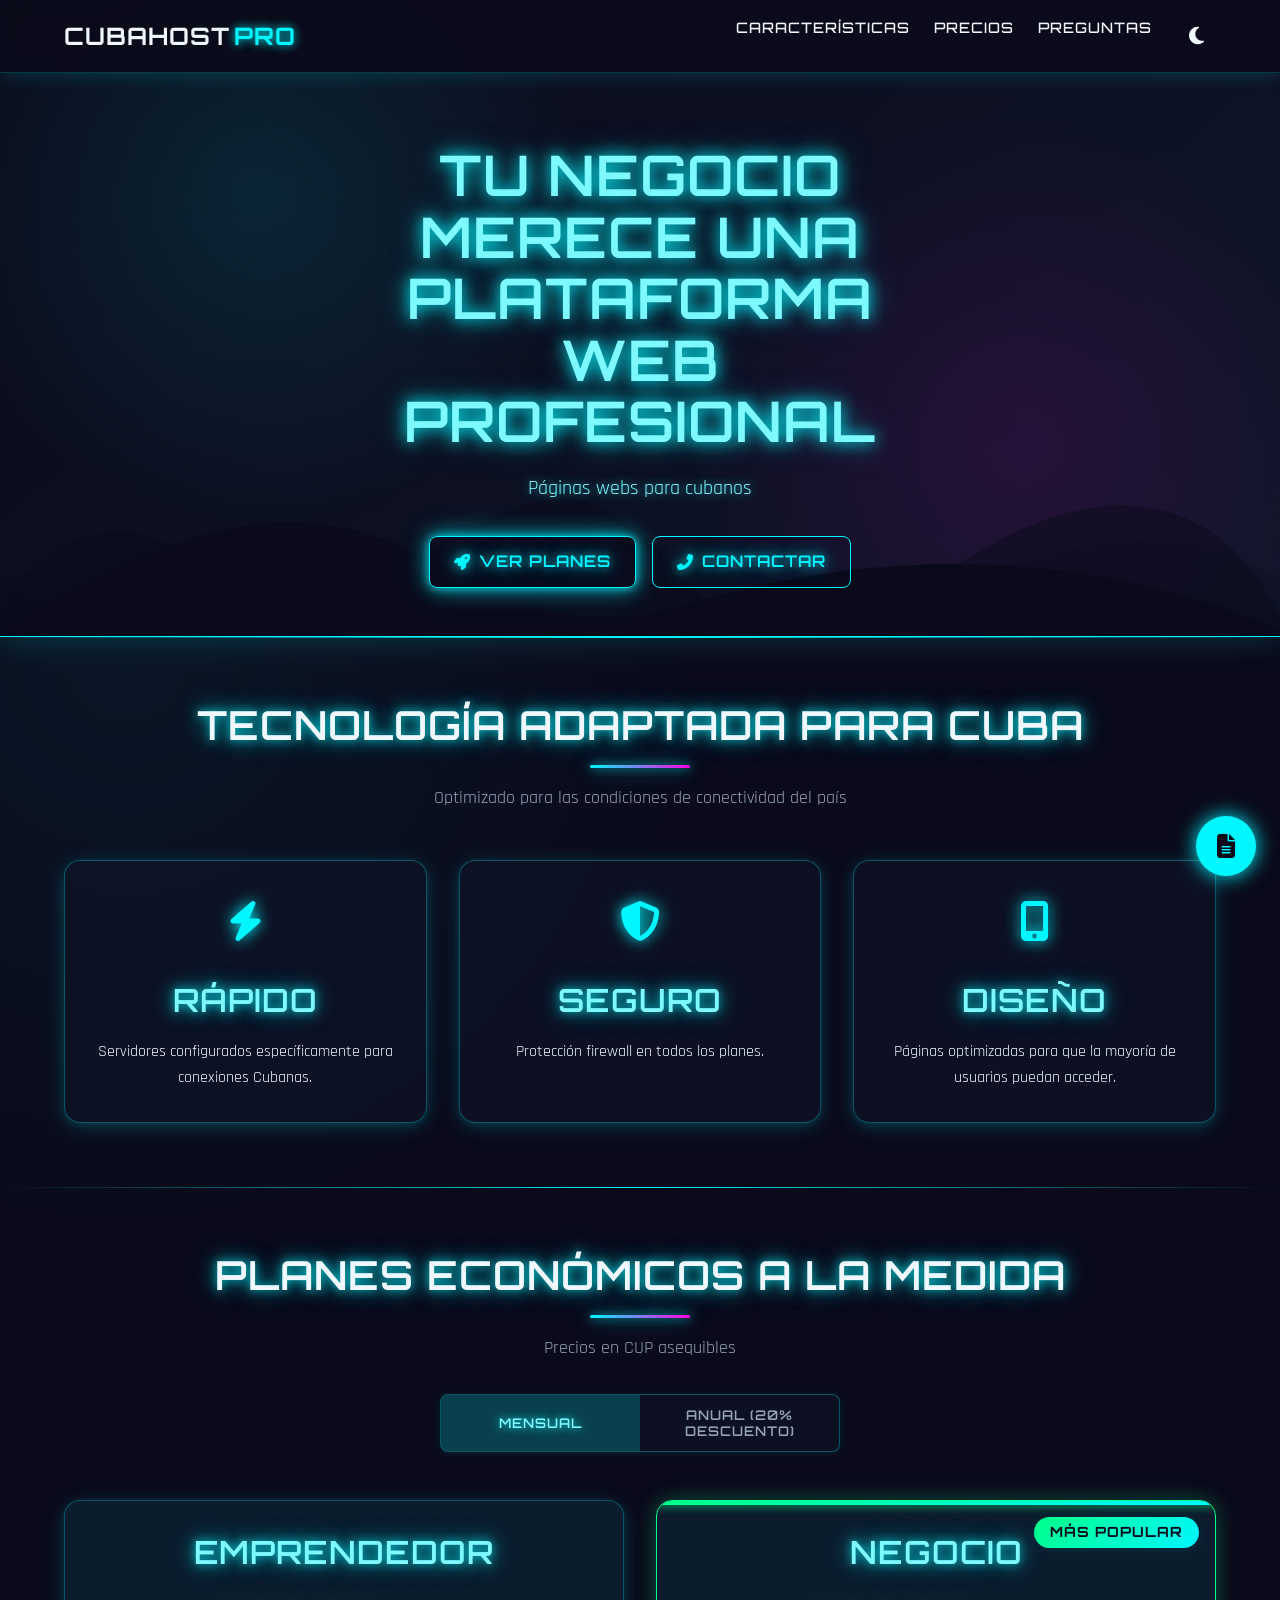
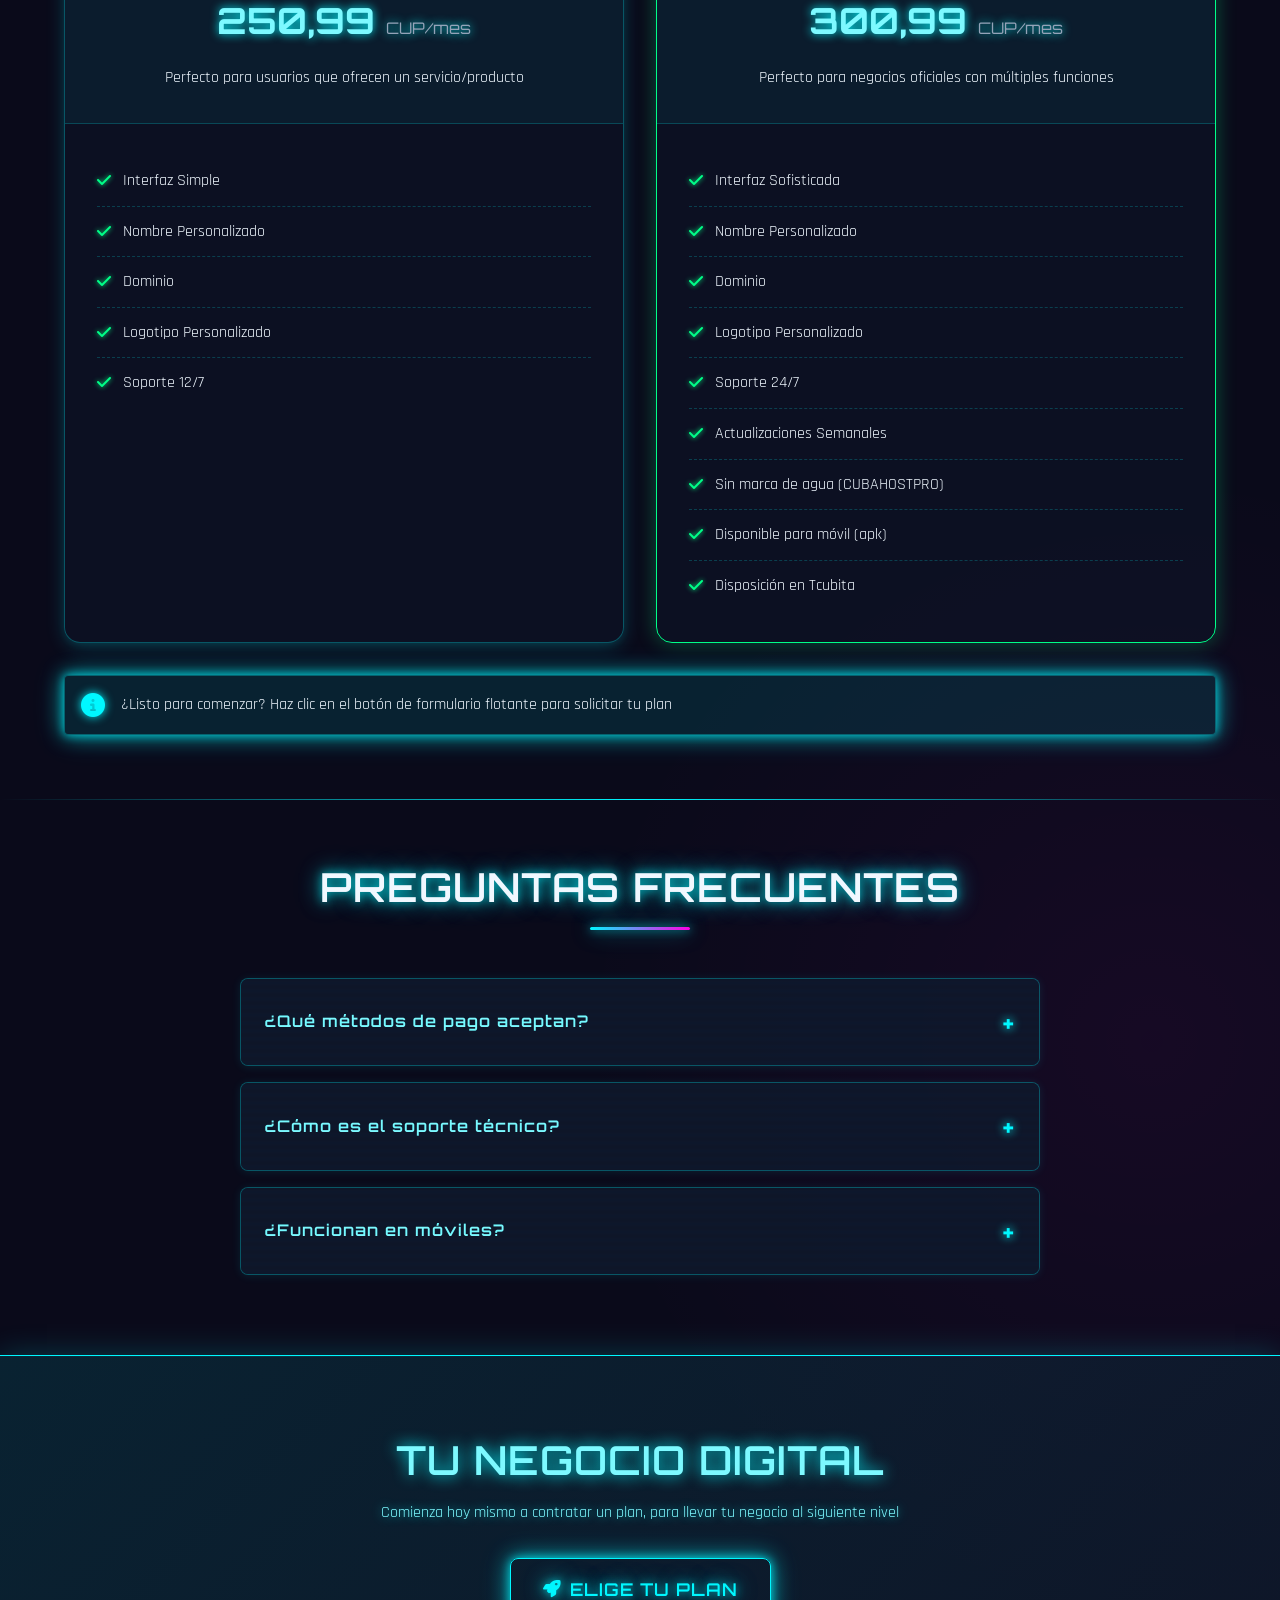
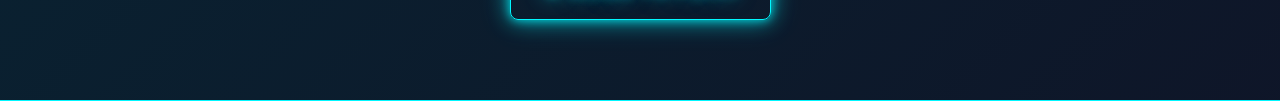
==== commit 9ecf5103: "Actualizar index.html" ====
--- a/CubaHostPro/index.html
+++ b/CubaHostPro/index.html
@@ -13,7 +13,7 @@
     <link rel="preconnect" href="https://cdnjs.cloudflare.com">
     
     <!-- Fonts -->
-    <link href="https://fonts.googleapis.com/css2?family=Inter:wght@400;500;600;700&family=Roboto+Mono:wght@400;500&display=swap" rel="stylesheet">
+    <link href="https://fonts.googleapis.com/css2?family=Orbitron:wght@400;500;600;700&family=Rajdhani:wght@400;500;600;700&display=swap" rel="stylesheet">
     
     <!-- Icons -->
     <link rel="stylesheet" href="https://cdnjs.cloudflare.com/ajax/libs/font-awesome/6.4.0/css/all.min.css">
@@ -22,31 +22,35 @@
     
     <style>
         :root {
-            --primary: #2563eb;
-            --primary-dark: #1d4ed8;
-            --primary-light: #93c5fd;
-            --secondary: #ea580c;
-            --accent: #f59e0b;
-            --dark: #1e293b;
-            --light: #f8fafc;
-            --light-gray: #f1f5f9;
-            --success: #10b981;
-            --error: #ef4444;
-            --warning: #f59e0b;
-            --gray: #64748b;
-            --gray-light: #e2e8f0;
-            
-            --font-main: 'Inter', sans-serif;
-            --font-mono: 'Roboto Mono', monospace;
-            
-            --shadow-sm: 0 1px 3px 0 rgba(0, 0, 0, 0.1);
-            --shadow: 0 4px 6px -1px rgba(0, 0, 0, 0.1), 0 2px 4px -1px rgba(0, 0, 0, 0.06);
-            --shadow-md: 0 10px 15px -3px rgba(0, 0, 0, 0.1), 0 4px 6px -2px rgba(0, 0, 0, 0.05);
-            --shadow-lg: 0 20px 25px -5px rgba(0, 0, 0, 0.1), 0 10px 10px -5px rgba(0, 0, 0, 0.04);
+            --primary: #00f7ff;
+            --primary-dark: #00c4cc;
+            --primary-light: #7df9ff;
+            --secondary: #ff00e4;
+            --accent: #00ff88;
+            --dark: #0a0a1a;
+            --light: #f0f8ff;
+            --light-gray: #0f172a;
+            --success: #00ff88;
+            --error: #ff3860;
+            --warning: #ffcc00;
+            --gray: #94a3b8;
+            --gray-light: #1e293b;
+            
+            --font-main: 'Rajdhani', sans-serif;
+            --font-mono: 'Orbitron', monospace;
+            
+            --holographic-glow: 0 0 10px rgba(0, 247, 255, 0.7), 0 0 20px rgba(0, 247, 255, 0.5), 0 0 30px rgba(0, 247, 255, 0.3);
+            --holographic-border: 1px solid rgba(0, 247, 255, 0.3);
+            --holographic-highlight: 0 0 15px rgba(0, 247, 255, 0.8);
+            
+            --shadow-sm: 0 1px 10px 0 rgba(0, 247, 255, 0.1);
+            --shadow: 0 4px 20px -1px rgba(0, 247, 255, 0.2), 0 2px 10px -1px rgba(0, 247, 255, 0.1);
+            --shadow-md: 0 10px 25px -3px rgba(0, 247, 255, 0.3), 0 4px 15px -2px rgba(0, 247, 255, 0.2);
+            --shadow-lg: 0 20px 50px -5px rgba(0, 247, 255, 0.4), 0 10px 20px -5px rgba(0, 247, 255, 0.2);
             
             --radius-sm: 0.25rem;
-            --radius: 0.375rem;
-            --radius-lg: 0.75rem;
+            --radius: 0.5rem;
+            --radius-lg: 1rem;
             --radius-full: 9999px;
             
             --transition: all 0.3s cubic-bezier(0.4, 0, 0.2, 1);
@@ -57,16 +61,16 @@
         }
         
         [data-theme="dark"] {
-            --primary: #3b82f6;
-            --primary-dark: #2563eb;
-            --primary-light: #1e3a8a;
-            --dark: #f8fafc;
-            --light: #1e293b;
-            --light-gray: #334155;
+            --primary: #00f7ff;
+            --primary-dark: #00c4cc;
+            --primary-light: #0d4b4e;
+            --dark: #f0f8ff;
+            --light: #0a0a1a;
+            --light-gray: #0f172a;
             --gray: #94a3b8;
-            --gray-light: #334155;
-            --shadow-sm: 0 1px 3px 0 rgba(0, 0, 0, 0.25);
-            --shadow: 0 4px 6px -1px rgba(0, 0, 0, 0.25), 0 2px 4px -1px rgba(0, 0, 0, 0.15);
+            --gray-light: #1e293b;
+            --shadow-sm: 0 1px 10px 0 rgba(0, 247, 255, 0.25);
+            --shadow: 0 4px 20px -1px rgba(0, 247, 255, 0.3), 0 2px 10px -1px rgba(0, 247, 255, 0.2);
         }
         
         *,
@@ -84,20 +88,27 @@
         
         body {
             font-family: var(--font-main);
-            color: var(--dark);
-            background-color: var(--light);
+            color: var(--light);
+            background-color: var(--dark);
             line-height: 1.6;
             overflow-x: hidden;
             transition: background-color 0.3s ease, color 0.3s ease;
             min-height: 100vh;
             display: flex;
             flex-direction: column;
+            background-image: 
+                radial-gradient(circle at 10% 20%, rgba(0, 247, 255, 0.05) 0%, transparent 20%),
+                radial-gradient(circle at 90% 80%, rgba(255, 0, 228, 0.05) 0%, transparent 20%);
         }
         
         h1, h2, h3, h4 {
-            font-weight: 700;
+            font-family: var(--font-mono);
+            font-weight: 600;
             line-height: 1.2;
             margin-bottom: 1.25rem;
+            text-transform: uppercase;
+            letter-spacing: 1px;
+            text-shadow: var(--holographic-glow);
         }
         
         h1 { font-size: clamp(2rem, 5vw, 3.5rem); }
@@ -112,8 +123,9 @@
         }
         
         a:hover {
-            color: var(--primary-dark);
-            text-decoration: underline;
+            color: var(--primary-light);
+            text-decoration: none;
+            text-shadow: var(--holographic-glow);
         }
         
         img {
@@ -122,21 +134,15 @@
             display: block;
         }
         
-        /* Animaciones */
-        @keyframes fadeIn {
-            from { opacity: 0; transform: translateY(20px); }
-            to { opacity: 1; transform: translateY(0); }
-        }
-        
-        @keyframes scaleIn {
-            from { transform: scale(0.95); opacity: 0; }
-            to { transform: scale(1); opacity: 1; }
-        }
-        
-        @keyframes pulse {
-            0% { transform: scale(1); box-shadow: 0 0 0 0 rgba(37, 99, 235, 0.7); }
-            70% { transform: scale(1.05); box-shadow: 0 0 0 12px rgba(37, 99, 235, 0); }
-            100% { transform: scale(1); box-shadow: 0 0 0 0 rgba(37, 99, 235, 0); }
+        /* Animaciones holográficas */
+        @keyframes flicker {
+            0%, 19.999%, 22%, 62.999%, 64%, 64.999%, 70%, 100% { opacity: 1; }
+            20%, 21.999%, 63%, 63.999%, 65%, 69.999% { opacity: 0.7; }
+        }
+        
+        @keyframes scanline {
+            0% { background-position: 0 0; }
+            100% { background-position: 0 100vh; }
         }
         
         @keyframes float {
@@ -145,25 +151,53 @@
             100% { transform: translateY(0px); }
         }
         
-        .fade-in {
-            animation: fadeIn 0.6s ease forwards;
-        }
-        
-        .scale-in {
-            animation: scaleIn 0.4s ease forwards;
+        @keyframes pulse {
+            0% { box-shadow: 0 0 0 0 rgba(0, 247, 255, 0.7); }
+            70% { box-shadow: 0 0 0 15px rgba(0, 247, 255, 0); }
+            100% { box-shadow: 0 0 0 0 rgba(0, 247, 255, 0); }
+        }
+        
+        @keyframes hologram {
+            0% { opacity: 0.8; }
+            50% { opacity: 1; }
+            100% { opacity: 0.8; }
+        }
+        
+        .flicker {
+            animation: flicker 6s infinite;
+        }
+        
+        .float {
+            animation: float 3s ease-in-out infinite;
         }
         
         .pulse {
             animation: pulse 2s infinite;
         }
         
-        .float {
-            animation: float 3s ease-in-out infinite;
-        }
-        
-        .delay-1 { animation-delay: 0.1s; }
-        .delay-2 { animation-delay: 0.2s; }
-        .delay-3 { animation-delay: 0.3s; }
+        .hologram-effect {
+            position: relative;
+            overflow: hidden;
+        }
+        
+        .hologram-effect::before {
+            content: '';
+            position: absolute;
+            top: 0;
+            left: 0;
+            right: 0;
+            bottom: 0;
+            background: linear-gradient(
+                to bottom,
+                transparent 0%,
+                rgba(0, 247, 255, 0.1) 50%,
+                transparent 100%
+            );
+            background-size: 100% 8px;
+            animation: scanline 1s linear infinite;
+            pointer-events: none;
+            mix-blend-mode: overlay;
+        }
         
         /* Layout Utilities */
         .container {
@@ -171,10 +205,22 @@
             max-width: var(--max-width);
             margin: 0 auto;
             padding: 0 var(--container-padding);
+            position: relative;
         }
         
         .section {
-            padding: 3.5rem 0;
+            padding: 4rem 0;
+            position: relative;
+        }
+        
+        .section::before {
+            content: '';
+            position: absolute;
+            top: 0;
+            left: 0;
+            right: 0;
+            height: 1px;
+            background: linear-gradient(90deg, transparent, var(--primary), transparent);
         }
         
         .section-title {
@@ -186,12 +232,13 @@
         .section-title::after {
             content: '';
             display: block;
-            width: 80px;
-            height: 4px;
-            background: var(--primary);
+            width: 100px;
+            height: 3px;
+            background: linear-gradient(90deg, var(--primary), var(--secondary));
             margin: 1rem auto;
             border-radius: var(--radius);
             transition: var(--transition);
+            box-shadow: var(--holographic-glow);
         }
         
         .section-subtitle {
@@ -211,35 +258,67 @@
             border-radius: var(--radius);
             font-weight: 600;
             transition: var(--transition);
-            border: 2px solid transparent;
+            border: 1px solid transparent;
             cursor: pointer;
             text-align: center;
             gap: 0.5rem;
             font-size: 1rem;
+            font-family: var(--font-mono);
+            letter-spacing: 1px;
+            text-transform: uppercase;
+            position: relative;
+            overflow: hidden;
+        }
+        
+        .btn::before {
+            content: '';
+            position: absolute;
+            top: -50%;
+            left: -50%;
+            width: 200%;
+            height: 200%;
+            background: linear-gradient(
+                to bottom right,
+                transparent 45%,
+                rgba(0, 247, 255, 0.3) 50%,
+                transparent 55%
+            );
+            transform: rotate(30deg);
+            transition: var(--transition);
+            opacity: 0;
+        }
+        
+        .btn:hover::before {
+            opacity: 1;
+            animation: shine 1.5s infinite;
         }
         
         .btn-primary {
-            background-color: var(--primary);
-            color: white;
+            background-color: transparent;
+            color: var(--primary);
+            border: 1px solid var(--primary);
+            box-shadow: var(--holographic-glow);
+            text-shadow: var(--holographic-glow);
         }
         
         .btn-primary:hover {
-            background-color: var(--primary-dark);
+            background-color: rgba(0, 247, 255, 0.1);
             transform: translateY(-2px);
-            box-shadow: var(--shadow-md);
+            box-shadow: var(--holographic-highlight);
         }
         
         .btn-outline {
             background-color: transparent;
             color: var(--primary);
-            border-color: var(--primary);
+            border: 1px solid var(--primary);
+            text-shadow: var(--holographic-glow);
         }
         
         .btn-outline:hover {
-            background-color: var(--primary);
-            color: white;
+            background-color: rgba(0, 247, 255, 0.1);
+            color: var(--primary-light);
             transform: translateY(-2px);
-            box-shadow: var(--shadow-md);
+            box-shadow: var(--holographic-highlight);
         }
         
         .btn-lg {
@@ -249,16 +328,32 @@
         
         /* Header styles */
         header {
-            background: linear-gradient(135deg, var(--primary) 0%, var(--primary-dark) 100%);
+            background: linear-gradient(135deg, rgba(10, 10, 26, 0.9) 0%, rgba(15, 23, 42, 0.9) 100%);
             color: white;
             position: relative;
             overflow: hidden;
             padding-top: 6rem;
+            border-bottom: 1px solid var(--primary);
+            box-shadow: 0 0 30px rgba(0, 247, 255, 0.2);
+        }
+        
+        header::before {
+            content: '';
+            position: absolute;
+            top: 0;
+            left: 0;
+            right: 0;
+            bottom: 0;
+            background: 
+                radial-gradient(circle at 20% 30%, rgba(0, 247, 255, 0.1) 0%, transparent 30%),
+                radial-gradient(circle at 80% 70%, rgba(255, 0, 228, 0.1) 0%, transparent 30%);
+            z-index: 1;
         }
         
         .hero {
             position: relative;
-            padding: 2.5rem 0;
+            padding: 3rem 0;
+            z-index: 2;
         }
         
         .hero-content {
@@ -270,15 +365,17 @@
         }
         
         .hero-title {
-            color: white;
+            color: var(--primary-light);
             margin-bottom: 1.25rem;
             line-height: 1.1;
+            text-shadow: 0 0 15px var(--primary), 0 0 30px rgba(0, 247, 255, 0.5);
         }
         
         .hero-subtitle {
-            color: rgba(255, 255, 255, 0.9);
+            color: var(--primary-light);
             font-size: 1.25rem;
             margin-bottom: 2rem;
+            text-shadow: 0 0 10px rgba(0, 247, 255, 0.7);
         }
         
         .hero-cta {
@@ -296,6 +393,7 @@
             overflow: hidden;
             line-height: 0;
             transform: rotate(180deg);
+            z-index: 1;
         }
         
         .wave-divider svg {
@@ -306,7 +404,7 @@
         }
         
         .wave-divider path {
-            fill: var(--light);
+            fill: var(--dark);
             transition: var(--transition);
         }
         
@@ -317,14 +415,15 @@
             left: 0;
             right: 0;
             z-index: 1000;
-            background-color: rgba(255, 255, 255, 0.98);
+            background-color: rgba(10, 10, 26, 0.9);
             backdrop-filter: blur(8px);
-            box-shadow: var(--shadow-sm);
+            box-shadow: 0 0 20px rgba(0, 247, 255, 0.2);
+            border-bottom: 1px solid rgba(0, 247, 255, 0.2);
             transition: var(--transition);
         }
         
         [data-theme="dark"] nav {
-            background-color: rgba(30, 41, 59, 0.98);
+            background-color: rgba(10, 10, 26, 0.9);
         }
         
         .nav-container {
@@ -337,15 +436,18 @@
         .logo {
             font-size: 1.5rem;
             font-weight: 700;
-            color: var(--dark);
+            color: var(--light);
             display: flex;
             align-items: center;
             gap: 0.25rem;
             transition: var(--transition);
+            font-family: var(--font-mono);
+            letter-spacing: 1px;
         }
         
         .logo span {
             color: var(--primary);
+            text-shadow: 0 0 10px var(--primary);
         }
         
         .nav-links {
@@ -356,15 +458,19 @@
         
         .nav-links a {
             font-weight: 500;
-            color: var(--dark);
+            color: var(--light);
             position: relative;
             padding: 0.5rem 0;
             transition: var(--transition);
+            text-transform: uppercase;
+            font-family: var(--font-mono);
+            font-size: 0.9rem;
+            letter-spacing: 1px;
         }
         
         .nav-links a:hover {
-            text-decoration: none;
             color: var(--primary);
+            text-shadow: 0 0 10px var(--primary);
         }
         
         .nav-links a::after {
@@ -375,6 +481,7 @@
             width: 0;
             height: 2px;
             background-color: var(--primary);
+            box-shadow: 0 0 10px var(--primary);
             transition: var(--transition);
         }
         
@@ -386,16 +493,18 @@
             display: none;
             background: none;
             border: none;
-            color: var(--dark);
+            color: var(--light);
             font-size: 1.5rem;
             cursor: pointer;
             padding: 0.5rem;
             transition: var(--transition);
+            z-index: 1001;
         }
         
         .mobile-menu-toggle:hover {
             color: var(--primary);
             transform: rotate(90deg);
+            text-shadow: 0 0 10px var(--primary);
         }
         
         .theme-toggle {
@@ -403,7 +512,7 @@
             border: none;
             cursor: pointer;
             font-size: 1.25rem;
-            color: var(--dark);
+            color: var(--light);
             padding: 0.5rem;
             transition: var(--transition);
             border-radius: 50%;
@@ -415,36 +524,63 @@
         }
         
         .theme-toggle:hover {
-            background-color: rgba(0, 0, 0, 0.05);
+            background-color: rgba(0, 247, 255, 0.1);
             transform: rotate(20deg);
+            color: var(--primary);
+            text-shadow: 0 0 10px var(--primary);
         }
         
         [data-theme="dark"] .theme-toggle:hover {
-            background-color: rgba(255, 255, 255, 0.1);
+            background-color: rgba(0, 247, 255, 0.1);
         }
         
         /* Features Section */
         .features-grid {
             display: grid;
             grid-template-columns: repeat(auto-fit, minmax(280px, 1fr));
-            gap: 1.5rem;
-            margin-top: 2rem;
+            gap: 2rem;
+            margin-top: 3rem;
         }
         
         .feature-card {
-            background: var(--light);
+            background: rgba(15, 23, 42, 0.5);
             border-radius: var(--radius-lg);
             padding: 2rem;
             box-shadow: var(--shadow);
             transition: var(--transition);
             text-align: center;
-            border: 1px solid var(--gray-light);
+            border: 1px solid rgba(0, 247, 255, 0.3);
+            position: relative;
+            overflow: hidden;
+        }
+        
+        .feature-card::before {
+            content: '';
+            position: absolute;
+            top: -50%;
+            left: -50%;
+            width: 200%;
+            height: 200%;
+            background: linear-gradient(
+                to bottom right,
+                transparent 45%,
+                rgba(0, 247, 255, 0.1) 50%,
+                transparent 55%
+            );
+            transform: rotate(30deg);
+            transition: var(--transition);
+            opacity: 0;
         }
         
         .feature-card:hover {
             transform: translateY(-5px);
             box-shadow: var(--shadow-lg);
-            border-color: var(--primary-light);
+            border-color: var(--primary);
+        }
+        
+        .feature-card:hover::before {
+            opacity: 1;
+            animation: shine 1.5s infinite;
         }
         
         .feature-icon {
@@ -452,22 +588,28 @@
             color: var(--primary);
             margin-bottom: 1.5rem;
             transition: var(--transition);
+            text-shadow: 0 0 15px var(--primary);
         }
         
         .feature-card:hover .feature-icon {
             transform: scale(1.1);
+            color: var(--primary-light);
+        }
+        
+        .feature-card h3 {
+            color: var(--primary-light);
         }
         
         /* Pricing Section */
         .pricing-grid {
             display: grid;
             grid-template-columns: repeat(auto-fit, minmax(300px, 1fr));
-            gap: 1.5rem;
-            margin-top: 2rem;
+            gap: 2rem;
+            margin-top: 3rem;
         }
         
         .pricing-card {
-            background: var(--light);
+            background: rgba(15, 23, 42, 0.5);
             border-radius: var(--radius-lg);
             overflow: hidden;
             box-shadow: var(--shadow);
@@ -475,22 +617,53 @@
             position: relative;
             display: flex;
             flex-direction: column;
-            border: 1px solid var(--gray-light);
+            border: 1px solid rgba(0, 247, 255, 0.3);
+        }
+        
+        .pricing-card::before {
+            content: '';
+            position: absolute;
+            top: -50%;
+            left: -50%;
+            width: 200%;
+            height: 200%;
+            background: linear-gradient(
+                to bottom right,
+                transparent 45%,
+                rgba(0, 247, 255, 0.1) 50%,
+                transparent 55%
+            );
+            transform: rotate(30deg);
+            transition: var(--transition);
+            opacity: 0;
         }
         
         .pricing-card:hover {
             transform: translateY(-5px);
             box-shadow: var(--shadow-lg);
-            border-color: var(--primary-light);
+            border-color: var(--primary);
+        }
+        
+        .pricing-card:hover::before {
+            opacity: 1;
+            animation: shine 1.5s infinite;
         }
         
         .pricing-card.recommended {
-            border: 2px solid var(--accent);
-            position: relative;
-            overflow: hidden;
+            border: 1px solid var(--accent);
+            box-shadow: 0 0 20px rgba(0, 255, 136, 0.3);
         }
         
         .pricing-card.recommended::before {
+            background: linear-gradient(
+                to bottom right,
+                transparent 45%,
+                rgba(0, 255, 136, 0.1) 50%,
+                transparent 55%
+            );
+        }
+        
+        .pricing-card.recommended::after {
             content: '';
             position: absolute;
             top: 0;
@@ -498,27 +671,35 @@
             right: 0;
             height: 4px;
             background: linear-gradient(90deg, var(--accent), var(--primary));
+            box-shadow: 0 0 10px var(--accent);
         }
         
         .recommended-badge {
             position: absolute;
             top: 1rem;
             right: 1rem;
-            background: linear-gradient(135deg, var(--accent), var(--secondary));
-            color: white;
+            background: linear-gradient(135deg, var(--accent), var(--primary));
+            color: var(--dark);
             padding: 0.25rem 1rem;
             font-weight: 700;
             font-size: 0.875rem;
             border-radius: var(--radius-full);
             box-shadow: var(--shadow-sm);
             z-index: 1;
+            text-transform: uppercase;
+            font-family: var(--font-mono);
+            letter-spacing: 1px;
         }
         
         .pricing-header {
             padding: 2rem;
-            background: rgba(37, 99, 235, 0.05);
+            background: rgba(0, 247, 255, 0.05);
             text-align: center;
-            border-bottom: 1px solid var(--gray-light);
+            border-bottom: 1px solid rgba(0, 247, 255, 0.2);
+        }
+        
+        .pricing-header h3 {
+            color: var(--primary-light);
         }
         
         .pricing-features {
@@ -531,29 +712,38 @@
         }
         
         .pricing-features li {
-            padding: 0.5rem 0;
+            padding: 0.75rem 0;
             display: flex;
             align-items: flex-start;
             gap: 0.75rem;
             transition: var(--transition-fast);
+            border-bottom: 1px dashed rgba(0, 247, 255, 0.2);
+        }
+        
+        .pricing-features li:last-child {
+            border-bottom: none;
         }
         
         .pricing-features li:hover {
             transform: translateX(5px);
+            color: var(--primary-light);
         }
         
         .pricing-features i {
             color: var(--success);
             margin-top: 0.25rem;
             flex-shrink: 0;
+            text-shadow: 0 0 5px var(--success);
         }
         
         .price {
             font-size: 2.25rem;
             font-weight: 700;
-            color: var(--dark);
+            color: var(--primary-light);
             margin: 1rem 0;
             transition: var(--transition);
+            font-family: var(--font-mono);
+            text-shadow: 0 0 10px var(--primary);
         }
         
         .price .currency {
@@ -563,7 +753,7 @@
         }
         
         .pricing-guide {
-            background: rgba(37, 99, 235, 0.1);
+            background: rgba(0, 247, 255, 0.1);
             border-left: 4px solid var(--primary);
             padding: 1rem;
             border-radius: var(--radius-sm);
@@ -572,11 +762,14 @@
             align-items: center;
             gap: 1rem;
             animation: pulse 2s infinite;
+            box-shadow: var(--holographic-glow);
+            border: 1px solid rgba(0, 247, 255, 0.3);
         }
         
         .pricing-guide i {
             color: var(--primary);
             font-size: 1.5rem;
+            text-shadow: 0 0 10px var(--primary);
         }
         
         /* Plan Selector */
@@ -589,8 +782,8 @@
             box-shadow: var(--shadow-sm);
             max-width: 400px;
             margin: 0 auto 2rem;
-            border: 1px solid var(--gray-light);
-            background: var(--light-gray);
+            border: 1px solid rgba(0, 247, 255, 0.3);
+            background: rgba(15, 23, 42, 0.5);
         }
         
         .plan-period {
@@ -603,17 +796,21 @@
             transition: var(--transition);
             flex: 1;
             text-align: center;
+            font-family: var(--font-mono);
+            text-transform: uppercase;
+            letter-spacing: 1px;
         }
         
         .plan-period.active {
-            background: var(--primary);
-            color: white;
+            background: rgba(0, 247, 255, 0.2);
+            color: var(--primary-light);
+            text-shadow: 0 0 10px var(--primary);
         }
         
         /* FAQ Section */
         .faq-grid {
             max-width: 800px;
-            margin: 2rem auto 0;
+            margin: 3rem auto 0;
         }
         
         .faq-item {
@@ -621,21 +818,24 @@
             border-radius: var(--radius);
             overflow: hidden;
             box-shadow: var(--shadow-sm);
-            border: 1px solid var(--gray-light);
-            transition: var(--transition);
+            border: 1px solid rgba(0, 247, 255, 0.3);
+            transition: var(--transition);
+            background: rgba(15, 23, 42, 0.5);
         }
         
         .faq-item:hover {
             box-shadow: var(--shadow);
+            border-color: var(--primary);
         }
         
         .faq-item[open] {
-            border-color: var(--primary-light);
+            border-color: var(--primary);
+            box-shadow: var(--holographic-highlight);
         }
         
         .faq-item summary {
             padding: 1.5rem;
-            background: var(--light);
+            background: rgba(15, 23, 42, 0.7);
             font-weight: 600;
             cursor: pointer;
             list-style: none;
@@ -643,14 +843,17 @@
             justify-content: space-between;
             align-items: center;
             transition: var(--transition);
+            color: var(--primary-light);
+            font-family: var(--font-mono);
+            letter-spacing: 1px;
         }
         
         .faq-item[open] summary {
-            background: rgba(37, 99, 235, 0.05);
+            background: rgba(0, 247, 255, 0.1);
         }
         
         .faq-item summary:hover {
-            background: var(--light-gray);
+            background: rgba(0, 247, 255, 0.15);
         }
         
         .faq-item summary::after {
@@ -658,6 +861,7 @@
             font-size: 1.5rem;
             color: var(--primary);
             transition: var(--transition);
+            text-shadow: 0 0 10px var(--primary);
         }
         
         .faq-item[open] summary::after {
@@ -666,18 +870,21 @@
         
         .faq-content {
             padding: 0 1.5rem 1.5rem;
-            background: var(--light);
-            color: var(--dark);
+            background: rgba(15, 23, 42, 0.7);
+            color: var(--light);
         }
         
         /* CTA Section */
         .cta {
-            background: linear-gradient(135deg, var(--primary) 0%, var(--primary-dark) 100%);
+            background: linear-gradient(135deg, rgba(0, 247, 255, 0.1) 0%, rgba(15, 23, 42, 0.9) 100%);
             color: white;
             text-align: center;
-            padding: 4rem 0;
+            padding: 5rem 0;
             position: relative;
             overflow: hidden;
+            border-top: 1px solid var(--primary);
+            border-bottom: 1px solid var(--primary);
+            box-shadow: 0 0 30px rgba(0, 247, 255, 0.2);
         }
         
         .cta::before {
@@ -687,43 +894,68 @@
             left: 0;
             right: 0;
             bottom: 0;
-            background: radial-gradient(circle at 20% 50%, rgba(255,255,255,0.1) 0%, transparent 50%);
+            background: 
+                radial-gradient(circle at 20% 30%, rgba(0, 247, 255, 0.1) 0%, transparent 30%),
+                radial-gradient(circle at 80% 70%, rgba(255, 0, 228, 0.1) 0%, transparent 30%);
+            z-index: 1;
         }
         
         .cta h2 {
-            color: white;
+            color: var(--primary-light);
             margin-bottom: 1rem;
             position: relative;
+            z-index: 2;
+            text-shadow: 0 0 15px var(--primary);
         }
         
         .cta p {
-            color: rgba(255, 255, 255, 0.9);
+            color: var(--primary-light);
             max-width: 600px;
             margin: 0 auto 2rem;
             position: relative;
+            z-index: 2;
+            text-shadow: 0 0 10px rgba(0, 247, 255, 0.7);
+        }
+        
+        .cta .btn {
+            position: relative;
+            z-index: 2;
         }
         
         /* Footer */
         .footer {
-            background: var(--dark);
+            background: rgba(10, 10, 26, 0.9);
             color: white;
             padding: 4rem 0 2rem;
             margin-top: auto;
+            border-top: 1px solid rgba(0, 247, 255, 0.2);
+            position: relative;
+        }
+        
+        .footer::before {
+            content: '';
+            position: absolute;
+            top: 0;
+            left: 0;
+            right: 0;
+            height: 1px;
+            background: linear-gradient(90deg, transparent, var(--primary), transparent);
         }
         
         .footer-grid {
             display: grid;
             grid-template-columns: repeat(auto-fit, minmax(250px, 1fr));
-            gap: 2rem;
+            gap: 3rem;
             margin-bottom: 3rem;
         }
         
         .footer-col h3 {
-            color: white;
+            color: var(--primary-light);
             margin-bottom: 1.5rem;
             font-size: 1.25rem;
             position: relative;
             display: inline-block;
+            text-shadow: 0 0 10px var(--primary);
         }
         
         .footer-col h3::after {
@@ -733,8 +965,9 @@
             left: 0;
             width: 50px;
             height: 3px;
-            background: var(--primary);
+            background: linear-gradient(90deg, var(--primary), var(--secondary));
             border-radius: var(--radius);
+            box-shadow: 0 0 10px var(--primary);
         }
         
         .footer-col ul {
@@ -742,19 +975,33 @@
         }
         
         .footer-col li {
-            margin-bottom: 0.75rem;
+            margin-bottom: 1rem;
             display: flex;
             align-items: center;
-            gap: 0.5rem;
+            gap: 0.75rem;
+            transition: var(--transition-fast);
+        }
+        
+        .footer-col li:hover {
+            color: var(--primary-light);
+            transform: translateX(5px);
         }
         
         .footer-col a {
-            color: rgba(255, 255, 255, 0.8);
+            color: var(--gray);
+            transition: var(--transition-fast);
         }
         
         .footer-col a:hover {
-            color: white;
-            text-decoration: underline;
+            color: var(--primary-light);
+            text-decoration: none;
+            text-shadow: 0 0 10px var(--primary);
+        }
+        
+        .footer-col i {
+            color: var(--primary);
+            text-shadow: 0 0 5px var(--primary);
+            width: 20px;
         }
         
         .social-links {
@@ -770,22 +1017,37 @@
             width: 40px;
             height: 40px;
             border-radius: 50%;
-            background: rgba(255, 255, 255, 0.1);
-            color: white;
-            transition: var(--transition);
+            background: rgba(0, 247, 255, 0.1);
+            color: var(--primary-light);
+            transition: var(--transition);
+            border: 1px solid rgba(0, 247, 255, 0.3);
         }
         
         .social-links a:hover {
             background: var(--primary);
+            color: var(--dark);
             transform: translateY(-3px);
+            box-shadow: 0 0 15px var(--primary);
         }
         
         .footer-bottom {
             text-align: center;
             padding-top: 2rem;
-            border-top: 1px solid rgba(255, 255, 255, 0.1);
-            color: rgba(255, 255, 255, 0.7);
+            border-top: 1px solid rgba(0, 247, 255, 0.2);
+            color: var(--gray);
             font-size: 0.875rem;
+            position: relative;
+        }
+        
+        .footer-bottom::before {
+            content: '';
+            position: absolute;
+            top: 0;
+            left: 50%;
+            transform: translateX(-50%);
+            width: 100px;
+            height: 2px;
+            background: linear-gradient(90deg, transparent, var(--primary), transparent);
         }
         
         /* Floating buttons */
@@ -793,25 +1055,28 @@
             position: fixed;
             bottom: 1.5rem;
             right: 1.5rem;
-            width: 56px;
-            height: 56px;
+            width: 60px;
+            height: 60px;
             border-radius: 50%;
             background: var(--primary);
-            color: white;
+            color: var(--dark);
             display: flex;
             align-items: center;
             justify-content: center;
             font-size: 1.5rem;
-            box-shadow: var(--shadow-lg);
+            box-shadow: 0 0 20px var(--primary);
             z-index: 999;
             transition: var(--transition);
             animation: pulse 2s infinite;
+            border: none;
+            cursor: pointer;
         }
         
         .form-float:hover {
             transform: scale(1.1) translateY(-5px);
             animation: none;
-            background: var(--primary-dark);
+            background: var(--primary-light);
+            box-shadow: 0 0 30px var(--primary);
         }
         
         .form-float-tooltip {
@@ -820,7 +1085,7 @@
             top: 50%;
             transform: translateY(-50%);
             background: var(--dark);
-            color: white;
+            color: var(--primary-light);
             padding: 0.5rem 1rem;
             border-radius: var(--radius);
             font-size: 0.875rem;
@@ -829,6 +1094,8 @@
             opacity: 0;
             pointer-events: none;
             transition: var(--transition);
+            border: 1px solid var(--primary);
+            text-shadow: 0 0 5px var(--primary);
         }
         
         .form-float:hover .form-float-tooltip {
@@ -840,20 +1107,22 @@
             position: fixed;
             bottom: 5rem;
             right: 1.5rem;
-            width: 48px;
-            height: 48px;
+            width: 50px;
+            height: 50px;
             border-radius: 50%;
             background: var(--primary);
-            color: white;
+            color: var(--dark);
             display: flex;
             align-items: center;
             justify-content: center;
             font-size: 1.25rem;
-            box-shadow: var(--shadow);
+            box-shadow: 0 0 15px var(--primary);
             z-index: 999;
             transition: var(--transition);
             opacity: 0;
             visibility: hidden;
+            border: none;
+            cursor: pointer;
         }
         
         .back-to-top.show {
@@ -862,8 +1131,9 @@
         }
         
         .back-to-top:hover {
-            background: var(--primary-dark);
+            background: var(--primary-light);
             transform: translateY(-5px);
+            box-shadow: 0 0 25px var(--primary);
         }
         
         /* Notification System */
@@ -873,29 +1143,39 @@
             left: 50%;
             transform: translateX(-50%);
             background: var(--dark);
-            color: white;
+            color: var(--light);
             padding: 1rem 2rem;
             border-radius: var(--radius);
-            box-shadow: var(--shadow-lg);
+            box-shadow: 0 0 20px rgba(0, 247, 255, 0.3);
             display: flex;
             align-items: center;
             gap: 1rem;
             z-index: 10000;
             transition: all 0.3s cubic-bezier(0.68, -0.55, 0.265, 1.55);
             max-width: 90%;
+            border: 1px solid var(--primary);
+            font-family: var(--font-mono);
         }
         
         .notification.success {
-            background: var(--success);
+            background: rgba(0, 255, 136, 0.2);
+            border-color: var(--success);
+            color: var(--success);
+            box-shadow: 0 0 20px rgba(0, 255, 136, 0.3);
         }
         
         .notification.error {
-            background: var(--error);
+            background: rgba(255, 56, 96, 0.2);
+            border-color: var(--error);
+            color: var(--error);
+            box-shadow: 0 0 20px rgba(255, 56, 96, 0.3);
         }
         
         .notification.warning {
-            background: var(--warning);
-            color: var(--dark);
+            background: rgba(255, 204, 0, 0.2);
+            border-color: var(--warning);
+            color: var(--warning);
+            box-shadow: 0 0 20px rgba(255, 204, 0, 0.3);
         }
         
         .notification.hidden {
@@ -927,14 +1207,18 @@
             right: 2rem;
             transform: translateY(-50%);
             background: var(--primary);
-            color: white;
+            color: var(--dark);
             padding: 1rem;
             border-radius: var(--radius);
-            box-shadow: var(--shadow-lg);
+            box-shadow: 0 0 20px var(--primary);
             max-width: 250px;
             z-index: 999;
             transition: var(--transition);
             display: none;
+            font-family: var(--font-mono);
+            text-transform: uppercase;
+            letter-spacing: 1px;
+            font-weight: 600;
         }
         
         .guide-message::after {
@@ -953,16 +1237,17 @@
             position: fixed;
             bottom: 8rem;
             right: 2rem;
-            background: white;
+            background: rgba(15, 23, 42, 0.9);
             border-radius: var(--radius);
-            box-shadow: var(--shadow-lg);
-            padding: 1rem;
+            box-shadow: 0 0 20px rgba(0, 247, 255, 0.3);
+            padding: 1.5rem;
             z-index: 998;
             max-width: 300px;
             transform: translateY(20px);
             opacity: 0;
             transition: var(--transition);
             pointer-events: none;
+            border: 1px solid var(--primary);
         }
         
         .social-interaction.show {
@@ -972,12 +1257,13 @@
         }
         
         .social-interaction p {
-            margin-bottom: 1rem;
+            margin-bottom: 1.5rem;
+            color: var(--primary-light);
         }
         
         .social-interaction-btn {
             display: flex;
-            gap: 0.5rem;
+            gap: 0.75rem;
         }
         
         /* Accessibility improvements */
@@ -1000,6 +1286,7 @@
         textarea:focus {
             outline: 3px solid var(--accent);
             outline-offset: 3px;
+            box-shadow: 0 0 15px var(--accent);
         }
         
         /* Print styles */
@@ -1035,6 +1322,12 @@
             }
         }
         
+        /* Keyframes for shine effect */
+        @keyframes shine {
+            0% { transform: rotate(30deg) translate(-10%, -10%); }
+            100% { transform: rotate(30deg) translate(10%, 10%); }
+        }
+        
         /* Responsive adjustments */
         @media (max-width: 992px) {
             :root {
@@ -1051,7 +1344,7 @@
             
             .features-grid,
             .pricing-grid {
-                gap: 1.25rem;
+                gap: 1.5rem;
             }
             
             .guide-message {
@@ -1071,15 +1364,16 @@
                 top: 70px;
                 left: 0;
                 right: 0;
-                background: var(--light);
+                background: rgba(10, 10, 26, 0.95);
                 flex-direction: column;
                 align-items: center;
                 padding: 2rem;
                 gap: 1.5rem;
-                box-shadow: var(--shadow-md);
+                box-shadow: 0 10px 30px rgba(0, 0, 0, 0.3);
                 transform: translateY(-150%);
                 transition: transform 0.3s cubic-bezier(0.68, -0.55, 0.265, 1.55);
                 z-index: 999;
+                border-bottom: 1px solid var(--primary);
             }
             
             .nav-links.active {
@@ -1159,7 +1453,7 @@
     <nav>
         <div class="container">
             <div class="nav-container">
-                <a href="/" class="logo">CUBAHOST<span>PRO</span></a>
+                <a href="/" class="logo flicker">CUBAHOST<span>PRO</span></a>
                 
                 <ul class="nav-links">
                     <li><a href="#features">Características</a></li>
@@ -1184,11 +1478,11 @@
         <div class="hero">
             <div class="container">
                 <div class="hero-content">
-                    <h1 class="hero-title fade-in">Tu negocio merece una plataforma web profesional</h1>
-                    <p class="hero-subtitle fade-in delay-1">Páginas webs para cubanos</p>
+                    <h1 class="hero-title flicker">Tu negocio merece una plataforma web profesional</h1>
+                    <p class="hero-subtitle flicker">Páginas webs para cubanos</p>
                     
-                    <div class="hero-cta fade-in delay-2">
-                        <a href="#pricing" class="btn btn-primary">
+                    <div class="hero-cta">
+                        <a href="#pricing" class="btn btn-primary pulse">
                             <i class="fas fa-rocket"></i> Ver planes
                         </a>
                         <a href="#contact" class="btn btn-outline">
@@ -1212,11 +1506,11 @@
         <!-- Features Section -->
         <section id="features" class="section">
             <div class="container">
-                <h2 class="section-title">Tecnología adaptada para Cuba</h2>
+                <h2 class="section-title flicker">Tecnología adaptada para Cuba</h2>
                 <p class="section-subtitle">Optimizado para las condiciones de conectividad del país</p>
                 
                 <div class="features-grid">
-                    <div class="feature-card fade-in">
+                    <div class="feature-card hologram-effect">
                         <div class="feature-icon">
                             <i class="fas fa-bolt"></i>
                         </div>
@@ -1224,7 +1518,7 @@
                         <p>Servidores configurados específicamente para conexiones Cubanas.</p>
                     </div>
                     
-                    <div class="feature-card fade-in delay-1">
+                    <div class="feature-card hologram-effect">
                         <div class="feature-icon">
                             <i class="fas fa-shield-alt"></i>
                         </div>
@@ -1232,7 +1526,7 @@
                         <p>Protección firewall en todos los planes.</p>
                     </div>
                     
-                    <div class="feature-card fade-in delay-2">
+                    <div class="feature-card hologram-effect">
                         <div class="feature-icon">
                             <i class="fas fa-mobile-alt"></i>
                         </div>
@@ -1246,17 +1540,17 @@
         <!-- Pricing Section -->
         <section id="pricing" class="section">
             <div class="container">
-                <h2 class="section-title">Planes económicos a la medida</h2>
+                <h2 class="section-title flicker">Planes económicos a la medida</h2>
                 <p class="section-subtitle">Precios en CUP asequibles</p>
                 
-                <div class="plan-selector fade-in">
+                <div class="plan-selector">
                     <button class="plan-period active" data-period="monthly">Mensual</button>
                     <button class="plan-period" data-period="annual">Anual (20% descuento)</button>
                 </div>
                 
                 <div class="pricing-grid">
                     <!-- Plan Emprendedor -->
-                    <div class="pricing-card fade-in">
+                    <div class="pricing-card hologram-effect">
                         <div class="pricing-header">
                             <h3>Emprendedor</h3>
                             <div class="price" data-monthly="250.99" data-annual="2409.50">250,99 <span class="currency">CUP/mes</span></div>
@@ -1275,8 +1569,8 @@
                     </div>
                     
                     <!-- Plan Recomendado -->
-                    <div class="pricing-card recommended fade-in delay-1">
-                        <div class="recommended-badge">Más popular</div>
+                    <div class="pricing-card recommended hologram-effect">
+                        <div class="recommended-badge pulse">Más popular</div>
                         <div class="pricing-header">
                             <h3>Negocio</h3>
                             <div class="price" data-monthly="300.99" data-annual="2889.50">300,99 <span class="currency">CUP/mes</span></div>
@@ -1299,7 +1593,7 @@
                     </div>
                 </div>
                 
-                <div class="pricing-guide fade-in delay-3">
+                <div class="pricing-guide pulse">
                     <i class="fas fa-info-circle"></i>
                     <p>¿Listo para comenzar? Haz clic en el botón de formulario flotante para solicitar tu plan</p>
                 </div>
@@ -1309,24 +1603,24 @@
         <!-- FAQ Section -->
         <section id="faq" class="section">
             <div class="container">
-                <h2 class="section-title">Preguntas frecuentes</h2>
+                <h2 class="section-title flicker">Preguntas frecuentes</h2>
                 
                 <div class="faq-grid">
-                    <details class="faq-item fade-in">
+                    <details class="faq-item hologram-effect">
                         <summary>¿Qué métodos de pago aceptan?</summary>
                         <div class="faq-content">
                             <p>Aceptamos transferencias bancarias en CUP, El pago se realizará por la plataforma Transfermóvil.</p>
                         </div>
                     </details>
                     
-                    <details class="faq-item fade-in delay-1">
+                    <details class="faq-item hologram-effect">
                         <summary>¿Cómo es el soporte técnico?</summary>
                         <div class="faq-content">
                             <p>Ofrecemos el soporte técnico según el plan que el usuario contrató, a través de WhatsApp.</p>
                         </div>
                     </details>
                     
-                    <details class="faq-item fade-in delay-2">
+                    <details class="faq-item hologram-effect">
                         <summary>¿Funcionan en móviles?</summary>
                         <div class="faq-content">
                             <p>Todos nuestros diseños son completamente adaptables a cualquier dispositivo móvil.</p>
@@ -1339,51 +1633,14 @@
         <!-- CTA Section -->
         <section id="contact" class="section cta">
             <div class="container">
-                <h2 class="fade-in">Tu negocio digital</h2>
-                <p class="fade-in delay-1">Comienza hoy mismo a contratar un plan, para llevar tu negocio al siguiente nivel</p>
-                <a href="#pricing" class="btn btn-primary btn-lg fade-in delay-2">
+                <h2 class="flicker">Tu negocio digital</h2>
+                <p class="flicker">Comienza hoy mismo a contratar un plan, para llevar tu negocio al siguiente nivel</p>
+                <a href="#pricing" class="btn btn-primary btn-lg pulse">
                     <i class="fas fa-rocket"></i> Elige tu plan
                 </a>
             </div>
         </section>
     </main>
-    
-    <!-- Footer -->
-    <footer class="footer">
-        <div class="container">
-            <div class="footer-grid">
-                <div class="footer-col">
-                    <h3>CubaHostPro</h3>
-                    <p>Soluciones para mercado cubano.</p>
-                    <div class="social-links">
-                        <a href="https://whatsapp.com/channel/0029Vb61NTa5vKA3hCMIQr3j" aria-label="WhatsApp"><i class="fab fa-whatsapp"></i></a>
-                    </div>
-                </div>
-                
-                <div class="footer-col">
-                    <h3>Acceso</h3>
-                    <ul>
-                        <li><a href="#features">Características</a></li>
-                        <li><a href="#pricing">Precios</a></li>
-                        <li><a href="#faq">FAQ</a></li>
-                    </ul>
-                </div>
-                
-                <div class="footer-col">
-                    <h3>Contacto</h3>
-                    <ul>
-                        <li><i class="fas fa-envelope"></i> cubabazaronline@gmail.com</li>
-                        <li><i class="fas fa-phone"></i> +53 50369270</li>
-                        <li><i class="fas fa-map-marker-alt"></i> La Habana, Cuba</li>
-                    </ul>
-                </div>
-            </div>
-            
-            <div class="footer-bottom">
-                <p>&copy; 2025 CubaHostPro. Todos los derechos reservados.</p>
-            </div>
-        </div>
-    </footer>
     
     <!-- Back to Top -->
     <button class="back-to-top" aria-label="Volver arriba">
@@ -1391,7 +1648,7 @@
     </button>
     
     <!-- Form Float -->
-    <a href="Formulación/index.html" class="form-float" aria-label="Solicitar plan">
+    <a href="Formulación/index.html" class="form-float pulse" aria-label="Solicitar plan">
         <i class="fas fa-file-alt"></i>
         <span class="form-float-tooltip">Solicita tu plan aquí</span>
     </a>
@@ -1628,7 +1885,7 @@
             });
         }, observerOptions);
         
-        document.querySelectorAll('.fade-in').forEach(el => {
+        document.querySelectorAll('.hologram-effect').forEach(el => {
             observer.observe(el);
         });
         
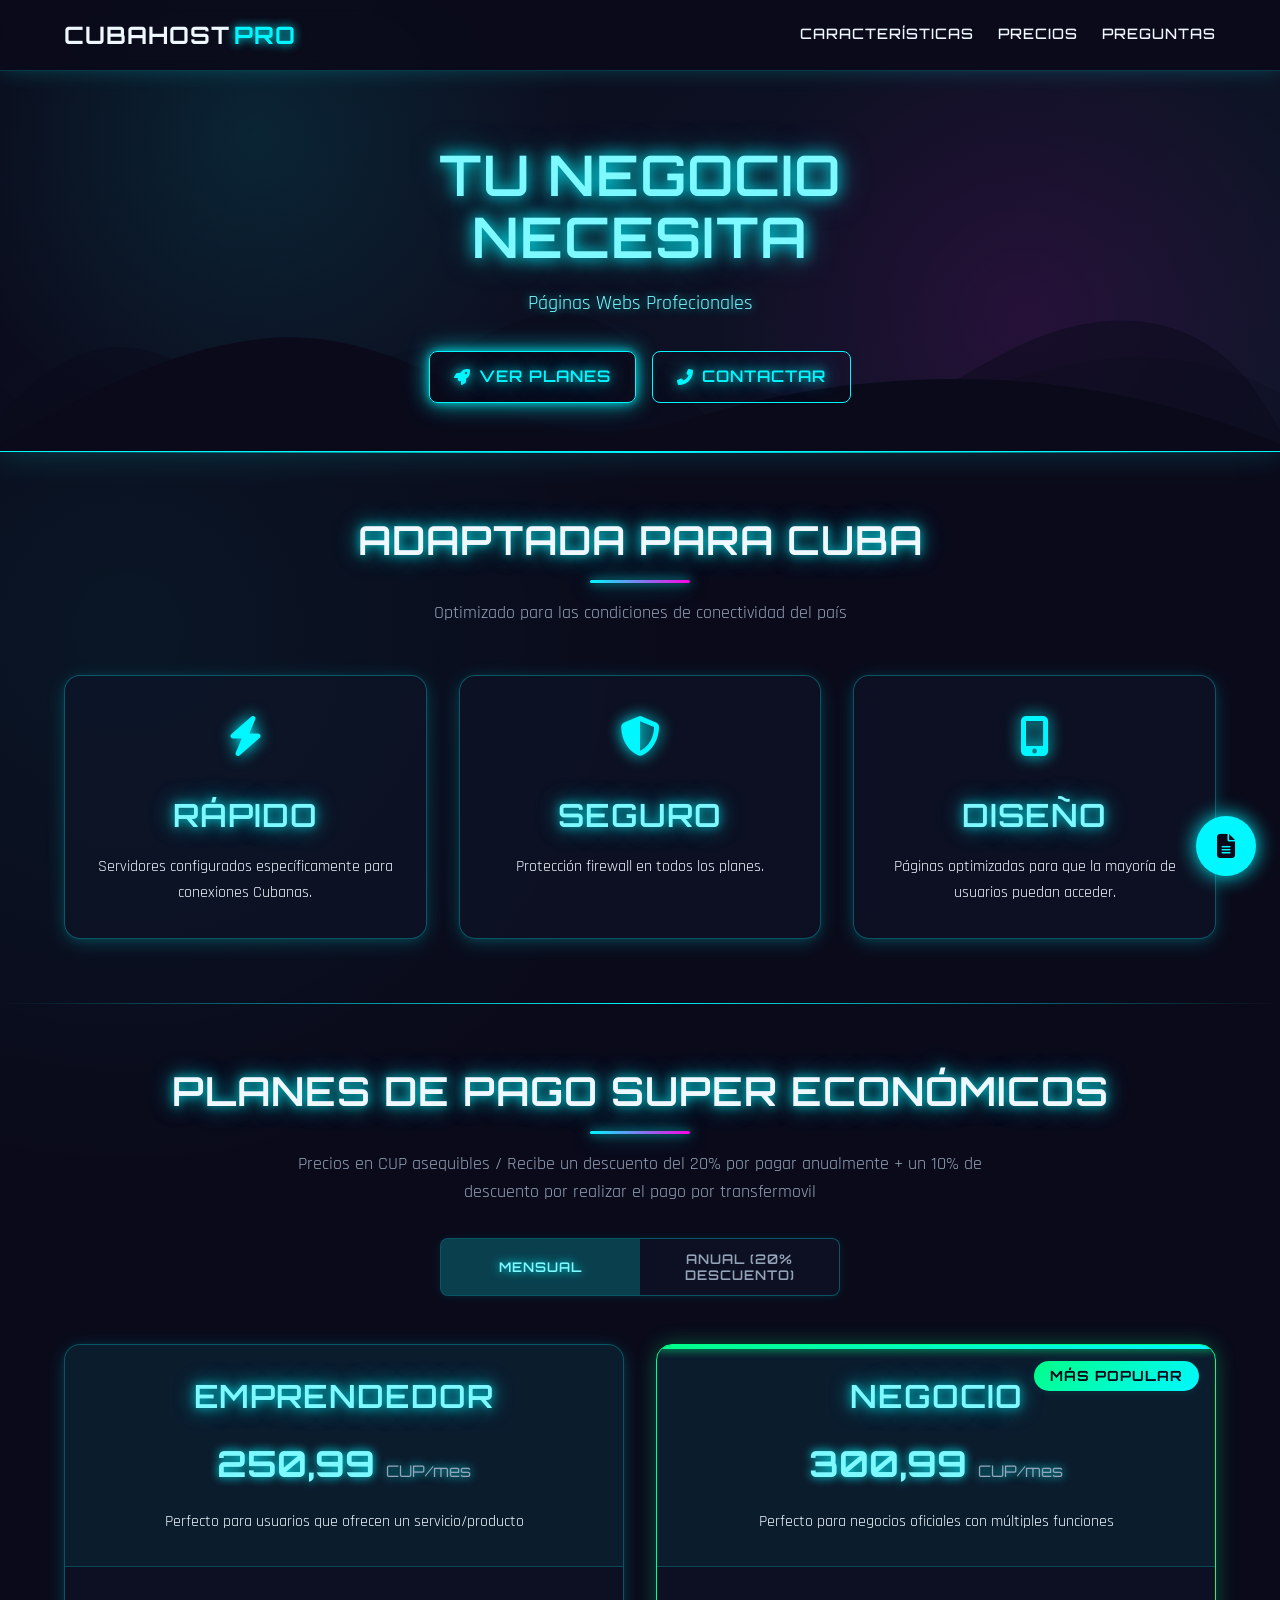
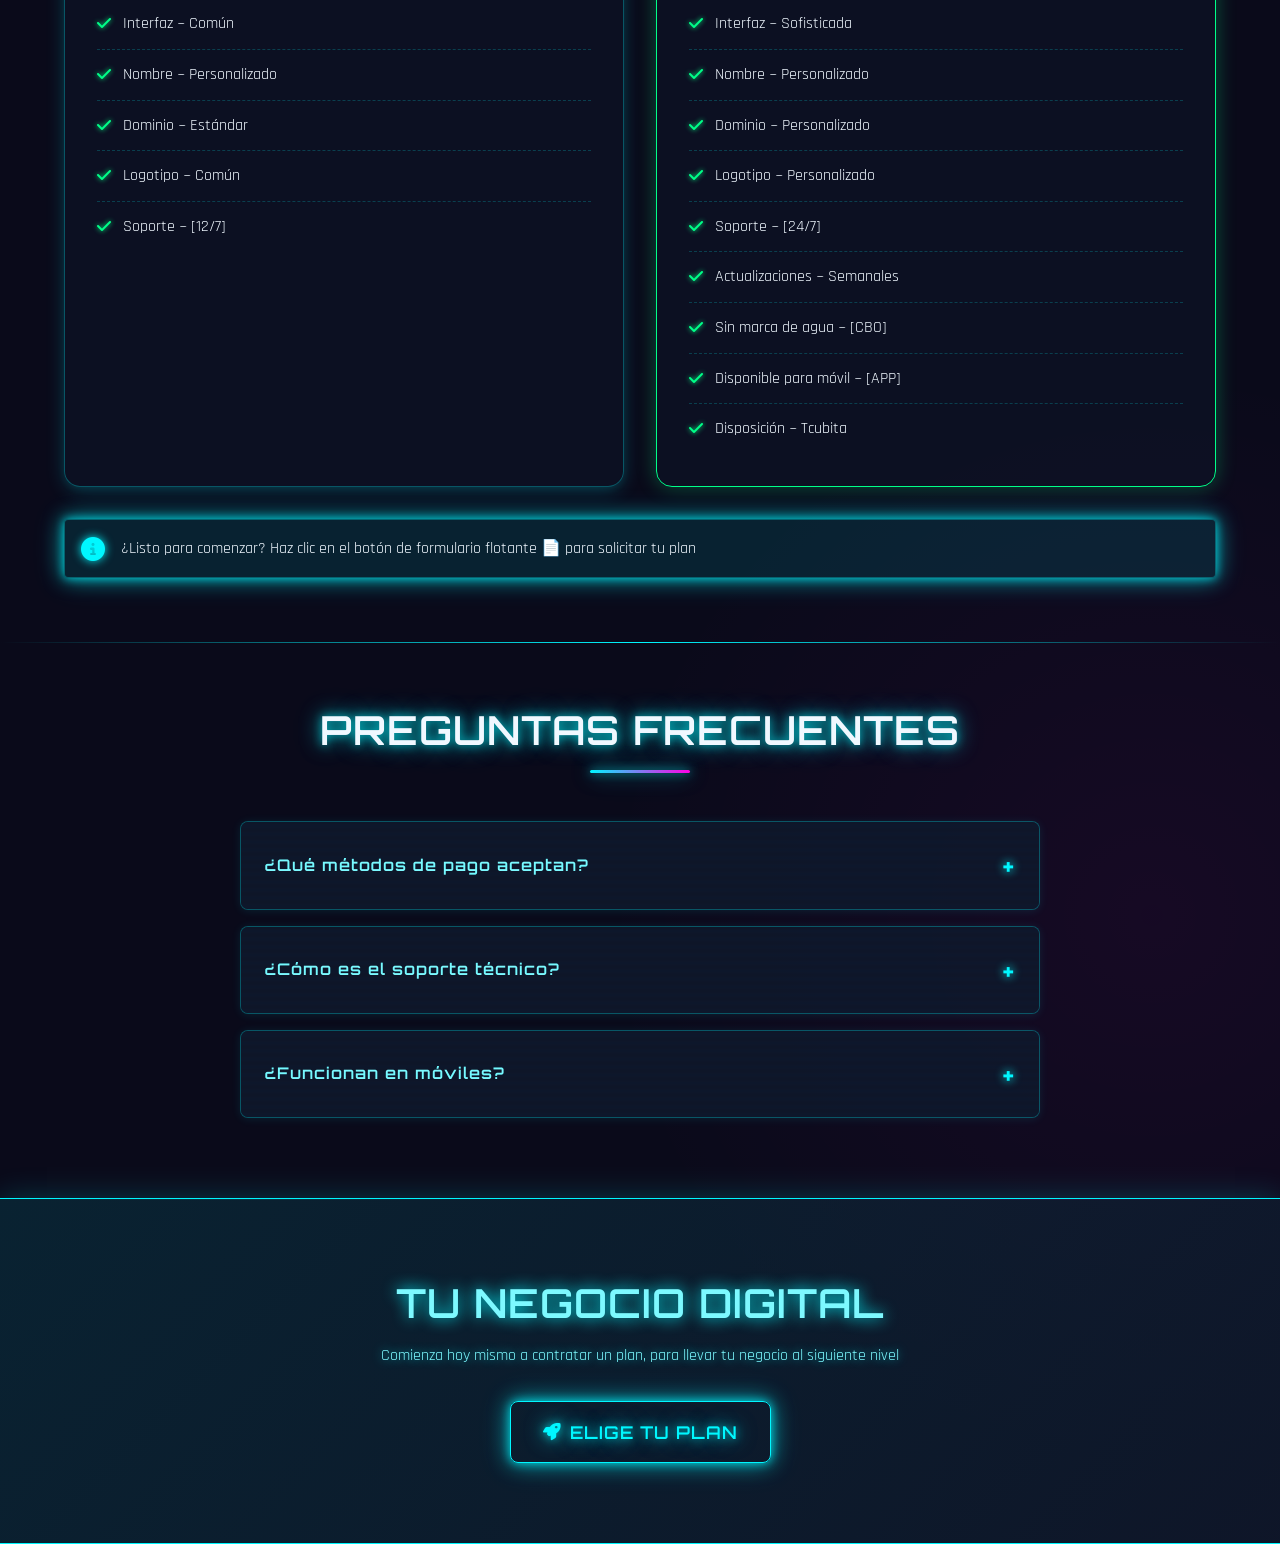
==== commit 5bf00564: "Actualizar index.html" ====
--- a/CubaHostPro/index.html
+++ b/CubaHostPro/index.html
@@ -1,5 +1,5 @@
 <!DOCTYPE html>
-<html lang="es-CU" data-theme="light">
+<html lang="es-CU">
 <head>
     <meta charset="UTF-8">
     <meta name="viewport" content="width=device-width, initial-scale=1.0">
@@ -60,19 +60,6 @@
             --container-padding: 1.5rem;
         }
         
-        [data-theme="dark"] {
-            --primary: #00f7ff;
-            --primary-dark: #00c4cc;
-            --primary-light: #0d4b4e;
-            --dark: #f0f8ff;
-            --light: #0a0a1a;
-            --light-gray: #0f172a;
-            --gray: #94a3b8;
-            --gray-light: #1e293b;
-            --shadow-sm: 0 1px 10px 0 rgba(0, 247, 255, 0.25);
-            --shadow: 0 4px 20px -1px rgba(0, 247, 255, 0.3), 0 2px 10px -1px rgba(0, 247, 255, 0.2);
-        }
-        
         *,
         *::before,
         *::after {
@@ -92,7 +79,6 @@
             background-color: var(--dark);
             line-height: 1.6;
             overflow-x: hidden;
-            transition: background-color 0.3s ease, color 0.3s ease;
             min-height: 100vh;
             display: flex;
             flex-direction: column;
@@ -422,10 +408,6 @@
             transition: var(--transition);
         }
         
-        [data-theme="dark"] nav {
-            background-color: rgba(10, 10, 26, 0.9);
-        }
-        
         .nav-container {
             display: flex;
             justify-content: space-between;
@@ -505,33 +487,6 @@
             color: var(--primary);
             transform: rotate(90deg);
             text-shadow: 0 0 10px var(--primary);
-        }
-        
-        .theme-toggle {
-            background: none;
-            border: none;
-            cursor: pointer;
-            font-size: 1.25rem;
-            color: var(--light);
-            padding: 0.5rem;
-            transition: var(--transition);
-            border-radius: 50%;
-            width: 40px;
-            height: 40px;
-            display: flex;
-            align-items: center;
-            justify-content: center;
-        }
-        
-        .theme-toggle:hover {
-            background-color: rgba(0, 247, 255, 0.1);
-            transform: rotate(20deg);
-            color: var(--primary);
-            text-shadow: 0 0 10px var(--primary);
-        }
-        
-        [data-theme="dark"] .theme-toggle:hover {
-            background-color: rgba(0, 247, 255, 0.1);
         }
         
         /* Features Section */
@@ -922,132 +877,38 @@
             z-index: 2;
         }
         
-        /* Footer */
-        .footer {
-            background: rgba(10, 10, 26, 0.9);
-            color: white;
-            padding: 4rem 0 2rem;
-            margin-top: auto;
-            border-top: 1px solid rgba(0, 247, 255, 0.2);
-            position: relative;
-        }
-        
-        .footer::before {
-            content: '';
-            position: absolute;
-            top: 0;
-            left: 0;
-            right: 0;
-            height: 1px;
-            background: linear-gradient(90deg, transparent, var(--primary), transparent);
-        }
-        
-        .footer-grid {
-            display: grid;
-            grid-template-columns: repeat(auto-fit, minmax(250px, 1fr));
-            gap: 3rem;
-            margin-bottom: 3rem;
-        }
-        
-        .footer-col h3 {
-            color: var(--primary-light);
-            margin-bottom: 1.5rem;
-            font-size: 1.25rem;
-            position: relative;
-            display: inline-block;
-            text-shadow: 0 0 10px var(--primary);
-        }
-        
-        .footer-col h3::after {
-            content: '';
-            position: absolute;
-            bottom: -0.5rem;
-            left: 0;
+        /* Back to Top */
+        .back-to-top {
+            position: fixed;
+            bottom: 5rem;
+            right: 1.5rem;
             width: 50px;
-            height: 3px;
-            background: linear-gradient(90deg, var(--primary), var(--secondary));
-            border-radius: var(--radius);
-            box-shadow: 0 0 10px var(--primary);
-        }
-        
-        .footer-col ul {
-            list-style: none;
-        }
-        
-        .footer-col li {
-            margin-bottom: 1rem;
-            display: flex;
-            align-items: center;
-            gap: 0.75rem;
-            transition: var(--transition-fast);
-        }
-        
-        .footer-col li:hover {
-            color: var(--primary-light);
-            transform: translateX(5px);
-        }
-        
-        .footer-col a {
-            color: var(--gray);
-            transition: var(--transition-fast);
-        }
-        
-        .footer-col a:hover {
-            color: var(--primary-light);
-            text-decoration: none;
-            text-shadow: 0 0 10px var(--primary);
-        }
-        
-        .footer-col i {
-            color: var(--primary);
-            text-shadow: 0 0 5px var(--primary);
-            width: 20px;
-        }
-        
-        .social-links {
-            display: flex;
-            gap: 1rem;
-            margin-top: 1.5rem;
-        }
-        
-        .social-links a {
+            height: 50px;
+            border-radius: 50%;
+            background: var(--primary);
+            color: var(--dark);
             display: flex;
             align-items: center;
             justify-content: center;
-            width: 40px;
-            height: 40px;
-            border-radius: 50%;
-            background: rgba(0, 247, 255, 0.1);
-            color: var(--primary-light);
-            transition: var(--transition);
-            border: 1px solid rgba(0, 247, 255, 0.3);
-        }
-        
-        .social-links a:hover {
-            background: var(--primary);
-            color: var(--dark);
-            transform: translateY(-3px);
+            font-size: 1.25rem;
             box-shadow: 0 0 15px var(--primary);
-        }
-        
-        .footer-bottom {
-            text-align: center;
-            padding-top: 2rem;
-            border-top: 1px solid rgba(0, 247, 255, 0.2);
-            color: var(--gray);
-            font-size: 0.875rem;
-            position: relative;
-        }
-        
-        .footer-bottom::before {
-            content: '';
-            position: absolute;
-            top: 0;
-            left: 50%;
-            transform: translateX(-50%);
-            width: 100px;
-            height: 2px;
-            background: linear-gradient(90deg, transparent, var(--primary), transparent);
+            z-index: 999;
+            transition: var(--transition);
+            opacity: 0;
+            visibility: hidden;
+            border: none;
+            cursor: pointer;
+        }
+        
+        .back-to-top.show {
+            opacity: 1;
+            visibility: visible;
+        }
+        
+        .back-to-top:hover {
+            background: var(--primary-light);
+            transform: translateY(-5px);
+            box-shadow: 0 0 25px var(--primary);
         }
         
         /* Floating buttons */
@@ -1101,39 +962,6 @@
         .form-float:hover .form-float-tooltip {
             opacity: 1;
             right: 60px;
-        }
-        
-        .back-to-top {
-            position: fixed;
-            bottom: 5rem;
-            right: 1.5rem;
-            width: 50px;
-            height: 50px;
-            border-radius: 50%;
-            background: var(--primary);
-            color: var(--dark);
-            display: flex;
-            align-items: center;
-            justify-content: center;
-            font-size: 1.25rem;
-            box-shadow: 0 0 15px var(--primary);
-            z-index: 999;
-            transition: var(--transition);
-            opacity: 0;
-            visibility: hidden;
-            border: none;
-            cursor: pointer;
-        }
-        
-        .back-to-top.show {
-            opacity: 1;
-            visibility: visible;
-        }
-        
-        .back-to-top:hover {
-            background: var(--primary-light);
-            transform: translateY(-5px);
-            box-shadow: 0 0 25px var(--primary);
         }
         
         /* Notification System */
@@ -1294,8 +1122,7 @@
             nav,
             .hero-cta,
             .form-float,
-            .back-to-top,
-            .footer {
+            .back-to-top {
                 display: none !important;
             }
             
@@ -1393,11 +1220,6 @@
                 width: 100%;
             }
             
-            .footer-grid {
-                grid-template-columns: 1fr;
-                gap: 3rem;
-            }
-            
             .form-float {
                 bottom: 1rem;
                 right: 1rem;
@@ -1440,10 +1262,6 @@
             
             .plan-period {
                 padding: 0.75rem;
-            }
-            
-            .footer-col li {
-                font-size: 0.95rem;
             }
         }
     </style>
@@ -1459,11 +1277,6 @@
                     <li><a href="#features">Características</a></li>
                     <li><a href="#pricing">Precios</a></li>
                     <li><a href="#faq">Preguntas</a></li>
-                    <li>
-                        <button class="theme-toggle" aria-label="Cambiar tema">
-                            <i class="fas fa-moon"></i>
-                        </button>
-                    </li>
                 </ul>
                 
                 <button class="mobile-menu-toggle" aria-label="Menú" aria-expanded="false">
@@ -1478,8 +1291,8 @@
         <div class="hero">
             <div class="container">
                 <div class="hero-content">
-                    <h1 class="hero-title flicker">Tu negocio merece una plataforma web profesional</h1>
-                    <p class="hero-subtitle flicker">Páginas webs para cubanos</p>
+                    <h1 class="hero-title flicker">Tu negocio necesita</h1>
+                    <p class="hero-subtitle flicker">Páginas Webs Profecionales</p>
                     
                     <div class="hero-cta">
                         <a href="#pricing" class="btn btn-primary pulse">
@@ -1506,7 +1319,7 @@
         <!-- Features Section -->
         <section id="features" class="section">
             <div class="container">
-                <h2 class="section-title flicker">Tecnología adaptada para Cuba</h2>
+                <h2 class="section-title flicker">Adaptada para Cuba</h2>
                 <p class="section-subtitle">Optimizado para las condiciones de conectividad del país</p>
                 
                 <div class="features-grid">
@@ -1540,8 +1353,8 @@
         <!-- Pricing Section -->
         <section id="pricing" class="section">
             <div class="container">
-                <h2 class="section-title flicker">Planes económicos a la medida</h2>
-                <p class="section-subtitle">Precios en CUP asequibles</p>
+                <h2 class="section-title flicker">Planes de pago super económicos</h2>
+                <p class="section-subtitle">Precios en CUP asequibles / Recibe un descuento del 20% por pagar anualmente + un 10% de descuento por realizar el pago por transfermovil</p>
                 
                 <div class="plan-selector">
                     <button class="plan-period active" data-period="monthly">Mensual</button>
@@ -1559,11 +1372,11 @@
                         
                         <div class="pricing-features">
                             <ul>
-                                <li><i class="fas fa-check"></i> Interfaz Simple</li>
-                                <li><i class="fas fa-check"></i> Nombre Personalizado</li>
-                                <li><i class="fas fa-check"></i> Dominio</li>
-                                <li><i class="fas fa-check"></i> Logotipo Personalizado</li>
-                                <li><i class="fas fa-check"></i> Soporte 12/7</li>
+                                <li><i class="fas fa-check"></i> Interfaz ~ Común </li>
+                                <li><i class="fas fa-check"></i> Nombre ~ Personalizado </li>
+                                <li><i class="fas fa-check"></i> Dominio ~ Estándar </li>
+                                <li><i class="fas fa-check"></i> Logotipo ~ Común </li>
+                                <li><i class="fas fa-check"></i> Soporte ~ [12/7] </li>
                             </ul>
                         </div>
                     </div>
@@ -1579,15 +1392,15 @@
                         
                         <div class="pricing-features">
                             <ul>
-                                <li><i class="fas fa-check"></i> Interfaz Sofisticada</li>
-                                <li><i class="fas fa-check"></i> Nombre Personalizado</li>
-                                <li><i class="fas fa-check"></i> Dominio</li>
-                                <li><i class="fas fa-check"></i> Logotipo Personalizado</li>
-                                <li><i class="fas fa-check"></i> Soporte 24/7</li>
-                                <li><i class="fas fa-check"></i> Actualizaciones Semanales</li>
-                                <li><i class="fas fa-check"></i> Sin marca de agua (CUBAHOSTPRO)</li>
-                                <li><i class="fas fa-check"></i> Disponible para móvil (apk)</li>
-                                <li><i class="fas fa-check"></i> Disposición en Tcubita</li>
+                                <li><i class="fas fa-check"></i> Interfaz ~ Sofisticada </li>
+                                <li><i class="fas fa-check"></i> Nombre ~ Personalizado </li>
+                                <li><i class="fas fa-check"></i> Dominio ~ Personalizado </li>
+                                <li><i class="fas fa-check"></i> Logotipo ~ Personalizado </li>
+                                <li><i class="fas fa-check"></i> Soporte ~ [24/7] </li>
+                                <li><i class="fas fa-check"></i> Actualizaciones ~ Semanales </li>
+                                <li><i class="fas fa-check"></i> Sin marca de agua ~ [CBO] </li>
+                                <li><i class="fas fa-check"></i> Disponible para móvil ~ [APP] </li>
+                                <li><i class="fas fa-check"></i> Disposición ~ Tcubita </li>
                             </ul>
                         </div>
                     </div>
@@ -1595,7 +1408,7 @@
                 
                 <div class="pricing-guide pulse">
                     <i class="fas fa-info-circle"></i>
-                    <p>¿Listo para comenzar? Haz clic en el botón de formulario flotante para solicitar tu plan</p>
+                    <p>¿Listo para comenzar? Haz clic en el botón de formulario flotante 📄 para solicitar tu plan</p>
                 </div>
             </div>
         </section>
@@ -1675,55 +1488,6 @@
     
     <!-- Scripts -->
     <script>
-        // Dark mode toggle
-        const themeToggle = document.querySelector('.theme-toggle');
-        const html = document.documentElement;
-        
-        // Verificar preferencia del usuario
-        const userPrefersDark = window.matchMedia && window.matchMedia('(prefers-color-scheme: dark)').matches;
-        const savedTheme = localStorage.getItem('theme') || (userPrefersDark ? 'dark' : 'light');
-        
-        // Aplicar tema guardado
-        html.setAttribute('data-theme', savedTheme);
-        
-        // Actualizar icono según el tema
-        const updateThemeIcon = () => {
-            const icon = themeToggle.querySelector('i');
-            const currentTheme = html.getAttribute('data-theme');
-            
-            if (currentTheme === 'dark') {
-                icon.classList.replace('fa-moon', 'fa-sun');
-                icon.setAttribute('aria-label', 'Cambiar a tema claro');
-            } else {
-                icon.classList.replace('fa-sun', 'fa-moon');
-                icon.setAttribute('aria-label', 'Cambiar a tema oscuro');
-            }
-        };
-        
-        // Cambiar tema al hacer clic
-        themeToggle.addEventListener('click', () => {
-            const currentTheme = html.getAttribute('data-theme');
-            const newTheme = currentTheme === 'dark' ? 'light' : 'dark';
-            
-            html.setAttribute('data-theme', newTheme);
-            localStorage.setItem('theme', newTheme);
-            updateThemeIcon();
-            
-            // Mostrar notificación
-            showNotification(`Tema ${newTheme === 'dark' ? 'oscuro' : 'claro'} activado`, 'success');
-        });
-        
-        // Escuchar cambios en las preferencias del sistema
-        window.matchMedia('(prefers-color-scheme: dark)').addEventListener('change', e => {
-            const newTheme = e.matches ? 'dark' : 'light';
-            html.setAttribute('data-theme', newTheme);
-            localStorage.setItem('theme', newTheme);
-            updateThemeIcon();
-        });
-        
-        // Inicializar icono
-        updateThemeIcon();
-        
         // Mobile menu toggle
         const mobileMenuToggle = document.querySelector('.mobile-menu-toggle');
         const navLinks = document.querySelector('.nav-links');
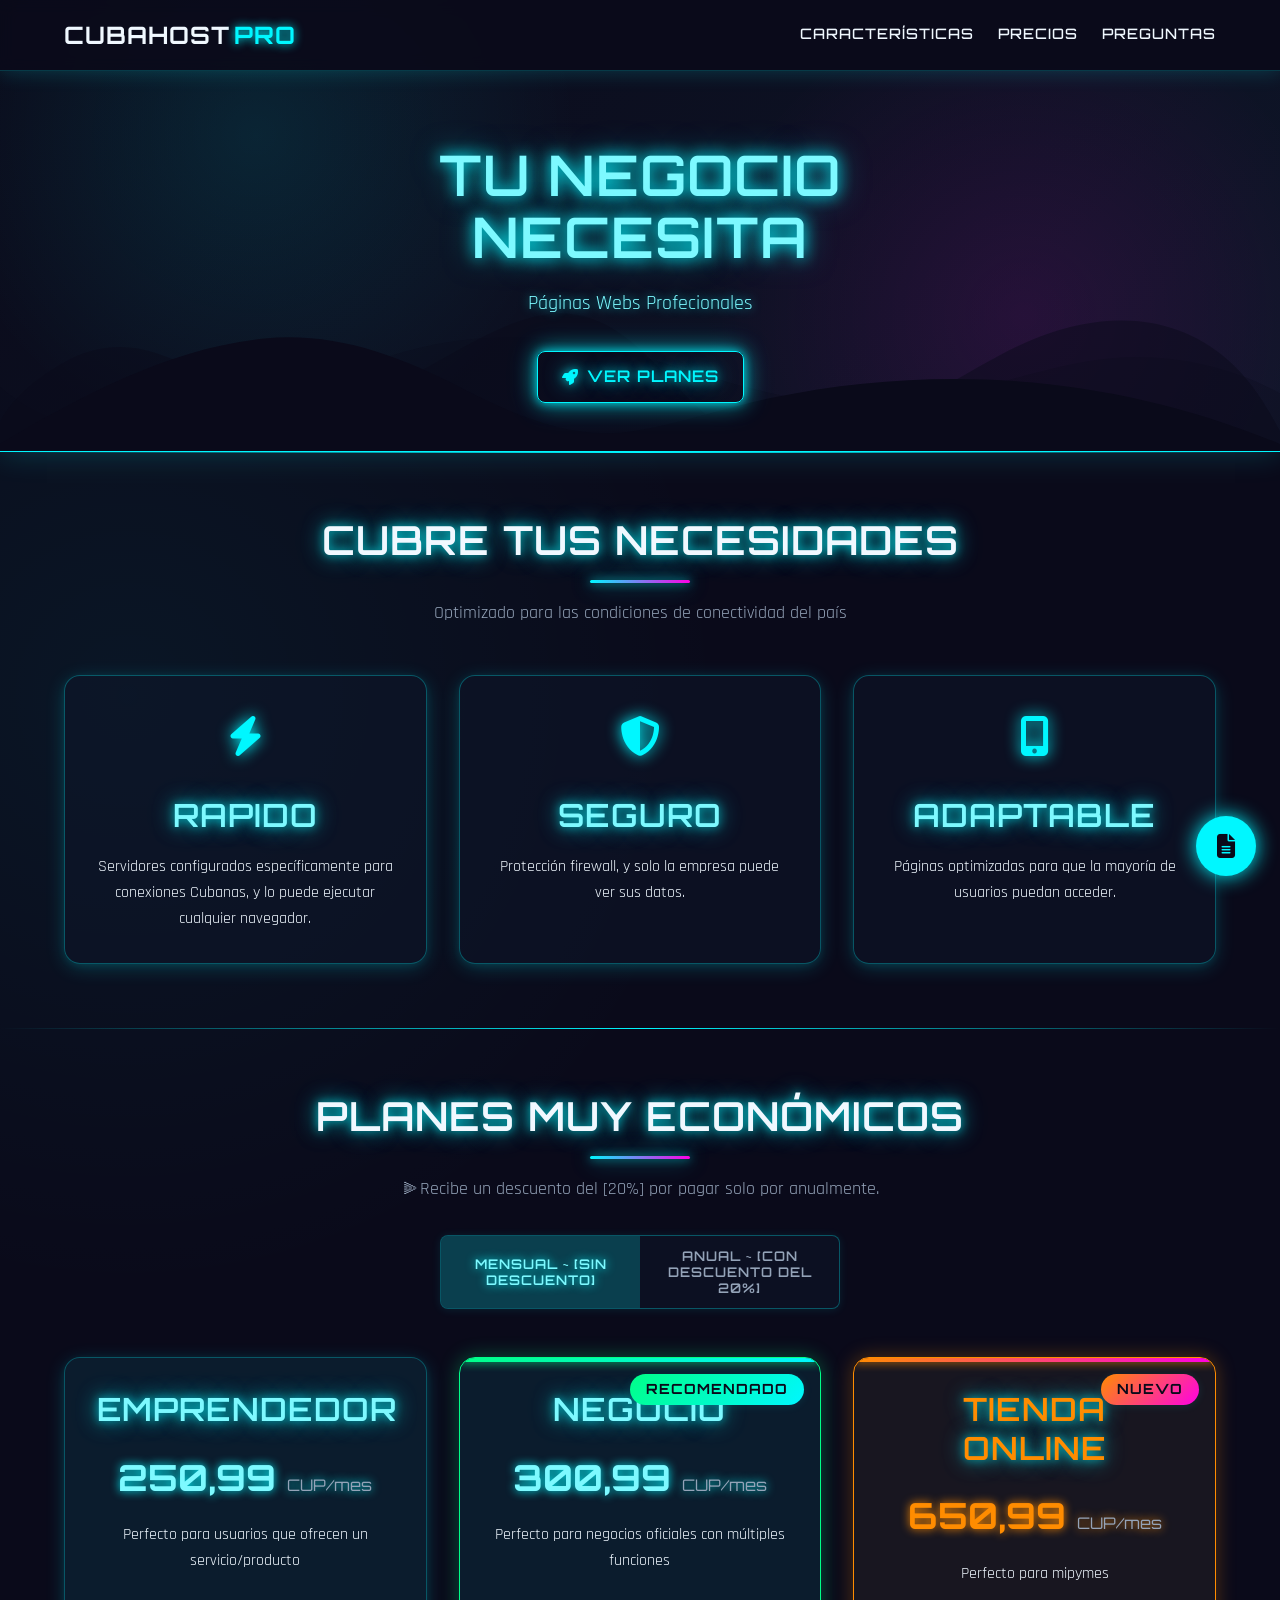
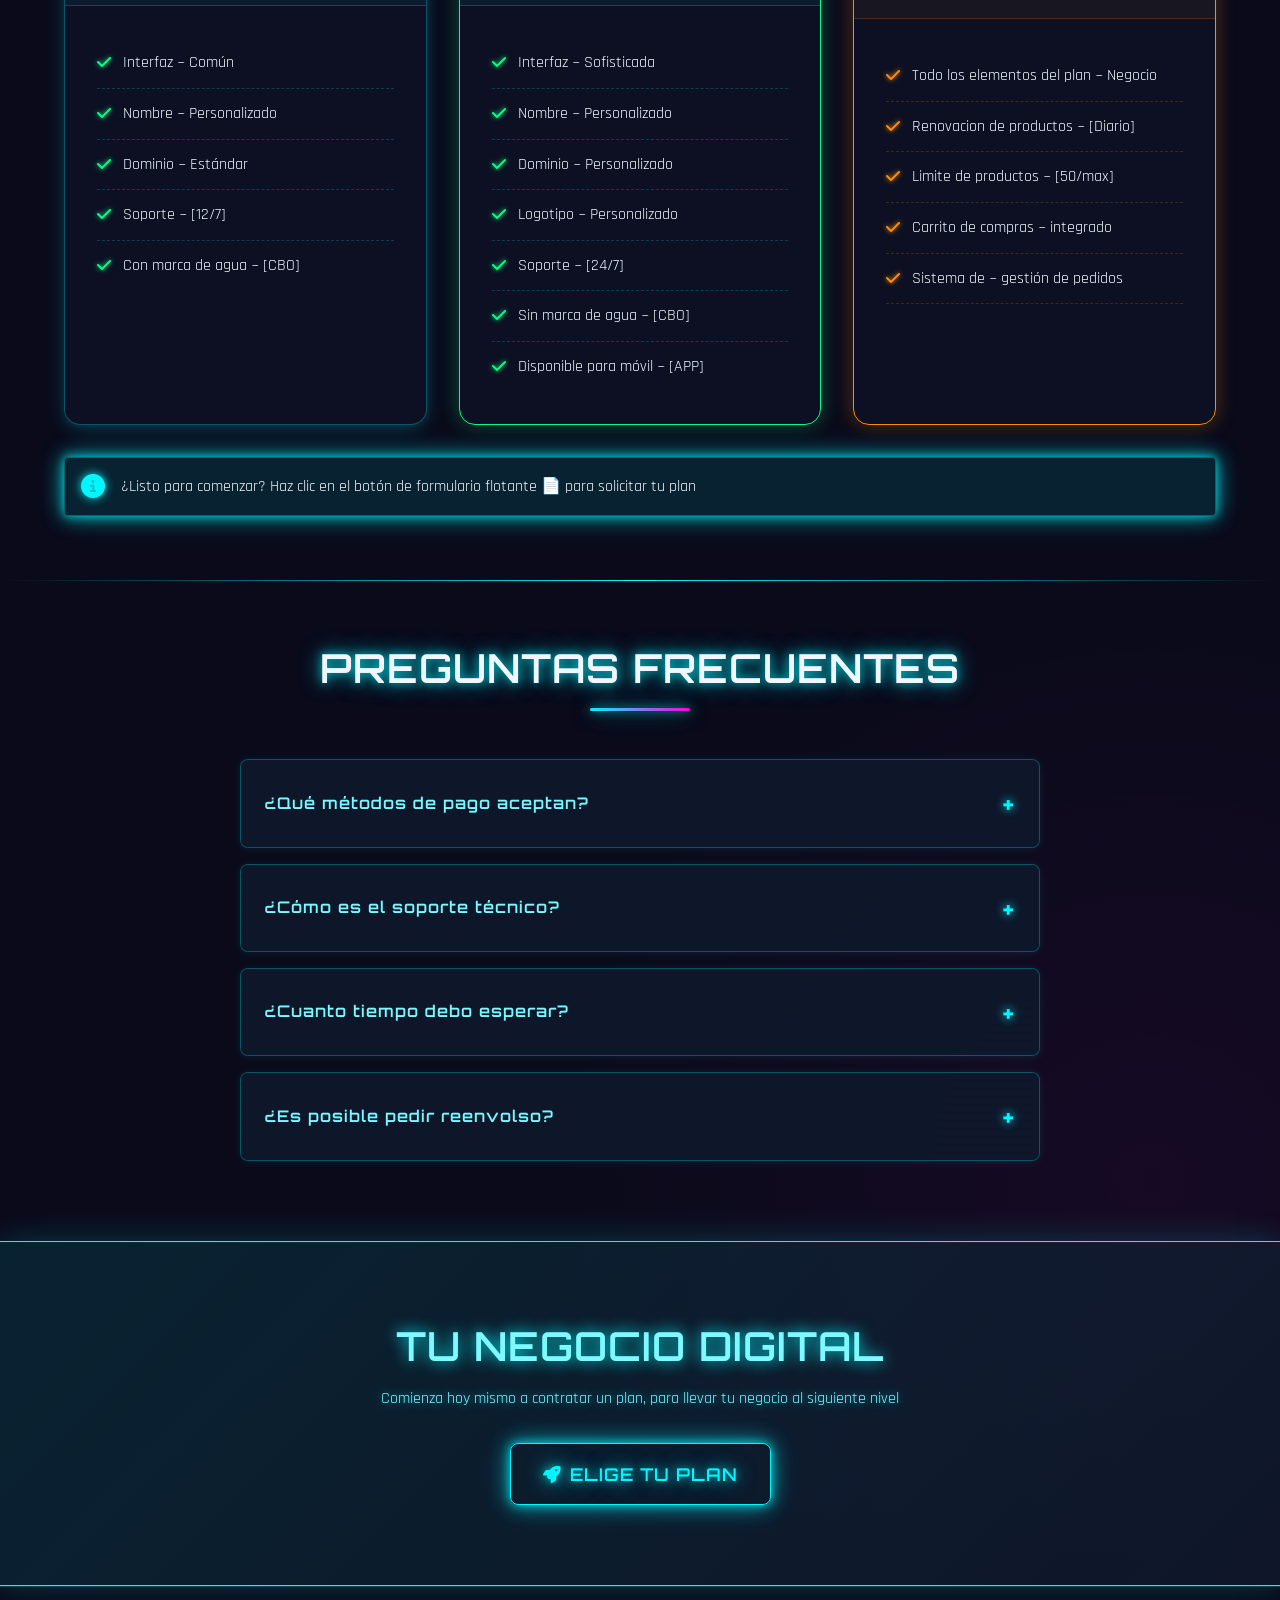
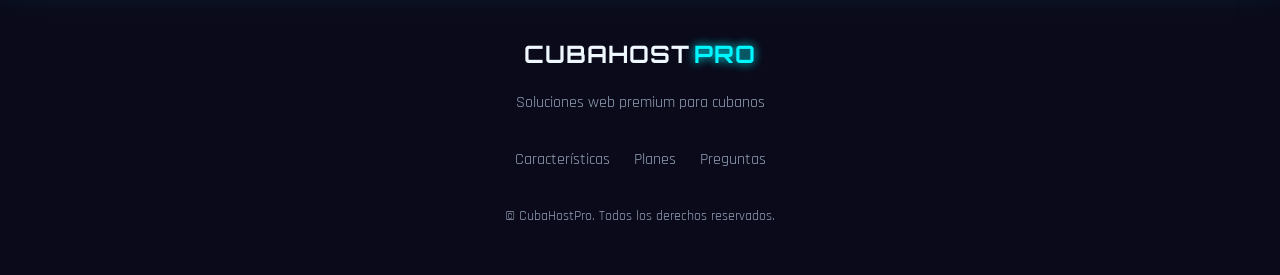
==== commit 6aa65c84: "Add files via upload" ====
--- a/CubaHostPro/index.html
+++ b/CubaHostPro/index.html
@@ -19,1252 +19,7 @@
     <link rel="stylesheet" href="https://cdnjs.cloudflare.com/ajax/libs/font-awesome/6.4.0/css/all.min.css">
     
     <title>CubaHostPro</title>
-    
-    <style>
-        :root {
-            --primary: #00f7ff;
-            --primary-dark: #00c4cc;
-            --primary-light: #7df9ff;
-            --secondary: #ff00e4;
-            --accent: #00ff88;
-            --dark: #0a0a1a;
-            --light: #f0f8ff;
-            --light-gray: #0f172a;
-            --success: #00ff88;
-            --error: #ff3860;
-            --warning: #ffcc00;
-            --gray: #94a3b8;
-            --gray-light: #1e293b;
-            
-            --font-main: 'Rajdhani', sans-serif;
-            --font-mono: 'Orbitron', monospace;
-            
-            --holographic-glow: 0 0 10px rgba(0, 247, 255, 0.7), 0 0 20px rgba(0, 247, 255, 0.5), 0 0 30px rgba(0, 247, 255, 0.3);
-            --holographic-border: 1px solid rgba(0, 247, 255, 0.3);
-            --holographic-highlight: 0 0 15px rgba(0, 247, 255, 0.8);
-            
-            --shadow-sm: 0 1px 10px 0 rgba(0, 247, 255, 0.1);
-            --shadow: 0 4px 20px -1px rgba(0, 247, 255, 0.2), 0 2px 10px -1px rgba(0, 247, 255, 0.1);
-            --shadow-md: 0 10px 25px -3px rgba(0, 247, 255, 0.3), 0 4px 15px -2px rgba(0, 247, 255, 0.2);
-            --shadow-lg: 0 20px 50px -5px rgba(0, 247, 255, 0.4), 0 10px 20px -5px rgba(0, 247, 255, 0.2);
-            
-            --radius-sm: 0.25rem;
-            --radius: 0.5rem;
-            --radius-lg: 1rem;
-            --radius-full: 9999px;
-            
-            --transition: all 0.3s cubic-bezier(0.4, 0, 0.2, 1);
-            --transition-fast: all 0.15s ease;
-            
-            --max-width: 1200px;
-            --container-padding: 1.5rem;
-        }
-        
-        *,
-        *::before,
-        *::after {
-            margin: 0;
-            padding: 0;
-            box-sizing: border-box;
-        }
-        
-        html {
-            scroll-behavior: smooth;
-            scroll-padding-top: 6rem;
-        }
-        
-        body {
-            font-family: var(--font-main);
-            color: var(--light);
-            background-color: var(--dark);
-            line-height: 1.6;
-            overflow-x: hidden;
-            min-height: 100vh;
-            display: flex;
-            flex-direction: column;
-            background-image: 
-                radial-gradient(circle at 10% 20%, rgba(0, 247, 255, 0.05) 0%, transparent 20%),
-                radial-gradient(circle at 90% 80%, rgba(255, 0, 228, 0.05) 0%, transparent 20%);
-        }
-        
-        h1, h2, h3, h4 {
-            font-family: var(--font-mono);
-            font-weight: 600;
-            line-height: 1.2;
-            margin-bottom: 1.25rem;
-            text-transform: uppercase;
-            letter-spacing: 1px;
-            text-shadow: var(--holographic-glow);
-        }
-        
-        h1 { font-size: clamp(2rem, 5vw, 3.5rem); }
-        h2 { font-size: clamp(1.75rem, 4vw, 2.5rem); }
-        h3 { font-size: clamp(1.5rem, 3vw, 2rem); }
-        h4 { font-size: 1.25rem; }
-        
-        a {
-            color: var(--primary);
-            text-decoration: none;
-            transition: var(--transition-fast);
-        }
-        
-        a:hover {
-            color: var(--primary-light);
-            text-decoration: none;
-            text-shadow: var(--holographic-glow);
-        }
-        
-        img {
-            max-width: 100%;
-            height: auto;
-            display: block;
-        }
-        
-        /* Animaciones holográficas */
-        @keyframes flicker {
-            0%, 19.999%, 22%, 62.999%, 64%, 64.999%, 70%, 100% { opacity: 1; }
-            20%, 21.999%, 63%, 63.999%, 65%, 69.999% { opacity: 0.7; }
-        }
-        
-        @keyframes scanline {
-            0% { background-position: 0 0; }
-            100% { background-position: 0 100vh; }
-        }
-        
-        @keyframes float {
-            0% { transform: translateY(0px); }
-            50% { transform: translateY(-10px); }
-            100% { transform: translateY(0px); }
-        }
-        
-        @keyframes pulse {
-            0% { box-shadow: 0 0 0 0 rgba(0, 247, 255, 0.7); }
-            70% { box-shadow: 0 0 0 15px rgba(0, 247, 255, 0); }
-            100% { box-shadow: 0 0 0 0 rgba(0, 247, 255, 0); }
-        }
-        
-        @keyframes hologram {
-            0% { opacity: 0.8; }
-            50% { opacity: 1; }
-            100% { opacity: 0.8; }
-        }
-        
-        .flicker {
-            animation: flicker 6s infinite;
-        }
-        
-        .float {
-            animation: float 3s ease-in-out infinite;
-        }
-        
-        .pulse {
-            animation: pulse 2s infinite;
-        }
-        
-        .hologram-effect {
-            position: relative;
-            overflow: hidden;
-        }
-        
-        .hologram-effect::before {
-            content: '';
-            position: absolute;
-            top: 0;
-            left: 0;
-            right: 0;
-            bottom: 0;
-            background: linear-gradient(
-                to bottom,
-                transparent 0%,
-                rgba(0, 247, 255, 0.1) 50%,
-                transparent 100%
-            );
-            background-size: 100% 8px;
-            animation: scanline 1s linear infinite;
-            pointer-events: none;
-            mix-blend-mode: overlay;
-        }
-        
-        /* Layout Utilities */
-        .container {
-            width: 100%;
-            max-width: var(--max-width);
-            margin: 0 auto;
-            padding: 0 var(--container-padding);
-            position: relative;
-        }
-        
-        .section {
-            padding: 4rem 0;
-            position: relative;
-        }
-        
-        .section::before {
-            content: '';
-            position: absolute;
-            top: 0;
-            left: 0;
-            right: 0;
-            height: 1px;
-            background: linear-gradient(90deg, transparent, var(--primary), transparent);
-        }
-        
-        .section-title {
-            text-align: center;
-            margin-bottom: 1rem;
-            position: relative;
-        }
-        
-        .section-title::after {
-            content: '';
-            display: block;
-            width: 100px;
-            height: 3px;
-            background: linear-gradient(90deg, var(--primary), var(--secondary));
-            margin: 1rem auto;
-            border-radius: var(--radius);
-            transition: var(--transition);
-            box-shadow: var(--holographic-glow);
-        }
-        
-        .section-subtitle {
-            text-align: center;
-            color: var(--gray);
-            max-width: 700px;
-            margin: 0 auto 2rem;
-            font-size: 1.1rem;
-        }
-        
-        /* Buttons */
-        .btn {
-            display: inline-flex;
-            align-items: center;
-            justify-content: center;
-            padding: 0.75rem 1.5rem;
-            border-radius: var(--radius);
-            font-weight: 600;
-            transition: var(--transition);
-            border: 1px solid transparent;
-            cursor: pointer;
-            text-align: center;
-            gap: 0.5rem;
-            font-size: 1rem;
-            font-family: var(--font-mono);
-            letter-spacing: 1px;
-            text-transform: uppercase;
-            position: relative;
-            overflow: hidden;
-        }
-        
-        .btn::before {
-            content: '';
-            position: absolute;
-            top: -50%;
-            left: -50%;
-            width: 200%;
-            height: 200%;
-            background: linear-gradient(
-                to bottom right,
-                transparent 45%,
-                rgba(0, 247, 255, 0.3) 50%,
-                transparent 55%
-            );
-            transform: rotate(30deg);
-            transition: var(--transition);
-            opacity: 0;
-        }
-        
-        .btn:hover::before {
-            opacity: 1;
-            animation: shine 1.5s infinite;
-        }
-        
-        .btn-primary {
-            background-color: transparent;
-            color: var(--primary);
-            border: 1px solid var(--primary);
-            box-shadow: var(--holographic-glow);
-            text-shadow: var(--holographic-glow);
-        }
-        
-        .btn-primary:hover {
-            background-color: rgba(0, 247, 255, 0.1);
-            transform: translateY(-2px);
-            box-shadow: var(--holographic-highlight);
-        }
-        
-        .btn-outline {
-            background-color: transparent;
-            color: var(--primary);
-            border: 1px solid var(--primary);
-            text-shadow: var(--holographic-glow);
-        }
-        
-        .btn-outline:hover {
-            background-color: rgba(0, 247, 255, 0.1);
-            color: var(--primary-light);
-            transform: translateY(-2px);
-            box-shadow: var(--holographic-highlight);
-        }
-        
-        .btn-lg {
-            padding: 1rem 2rem;
-            font-size: 1.1rem;
-        }
-        
-        /* Header styles */
-        header {
-            background: linear-gradient(135deg, rgba(10, 10, 26, 0.9) 0%, rgba(15, 23, 42, 0.9) 100%);
-            color: white;
-            position: relative;
-            overflow: hidden;
-            padding-top: 6rem;
-            border-bottom: 1px solid var(--primary);
-            box-shadow: 0 0 30px rgba(0, 247, 255, 0.2);
-        }
-        
-        header::before {
-            content: '';
-            position: absolute;
-            top: 0;
-            left: 0;
-            right: 0;
-            bottom: 0;
-            background: 
-                radial-gradient(circle at 20% 30%, rgba(0, 247, 255, 0.1) 0%, transparent 30%),
-                radial-gradient(circle at 80% 70%, rgba(255, 0, 228, 0.1) 0%, transparent 30%);
-            z-index: 1;
-        }
-        
-        .hero {
-            position: relative;
-            padding: 3rem 0;
-            z-index: 2;
-        }
-        
-        .hero-content {
-            max-width: 600px;
-            margin: 0 auto;
-            text-align: center;
-            position: relative;
-            z-index: 2;
-        }
-        
-        .hero-title {
-            color: var(--primary-light);
-            margin-bottom: 1.25rem;
-            line-height: 1.1;
-            text-shadow: 0 0 15px var(--primary), 0 0 30px rgba(0, 247, 255, 0.5);
-        }
-        
-        .hero-subtitle {
-            color: var(--primary-light);
-            font-size: 1.25rem;
-            margin-bottom: 2rem;
-            text-shadow: 0 0 10px rgba(0, 247, 255, 0.7);
-        }
-        
-        .hero-cta {
-            display: flex;
-            gap: 1rem;
-            justify-content: center;
-            flex-wrap: wrap;
-        }
-        
-        .wave-divider {
-            position: absolute;
-            bottom: 0;
-            left: 0;
-            width: 100%;
-            overflow: hidden;
-            line-height: 0;
-            transform: rotate(180deg);
-            z-index: 1;
-        }
-        
-        .wave-divider svg {
-            position: relative;
-            display: block;
-            width: calc(100% + 1.3px);
-            height: 150px;
-        }
-        
-        .wave-divider path {
-            fill: var(--dark);
-            transition: var(--transition);
-        }
-        
-        /* Navigation */
-        nav {
-            position: fixed;
-            top: 0;
-            left: 0;
-            right: 0;
-            z-index: 1000;
-            background-color: rgba(10, 10, 26, 0.9);
-            backdrop-filter: blur(8px);
-            box-shadow: 0 0 20px rgba(0, 247, 255, 0.2);
-            border-bottom: 1px solid rgba(0, 247, 255, 0.2);
-            transition: var(--transition);
-        }
-        
-        .nav-container {
-            display: flex;
-            justify-content: space-between;
-            align-items: center;
-            padding: 1rem 0;
-        }
-        
-        .logo {
-            font-size: 1.5rem;
-            font-weight: 700;
-            color: var(--light);
-            display: flex;
-            align-items: center;
-            gap: 0.25rem;
-            transition: var(--transition);
-            font-family: var(--font-mono);
-            letter-spacing: 1px;
-        }
-        
-        .logo span {
-            color: var(--primary);
-            text-shadow: 0 0 10px var(--primary);
-        }
-        
-        .nav-links {
-            display: flex;
-            gap: 1.5rem;
-            list-style: none;
-        }
-        
-        .nav-links a {
-            font-weight: 500;
-            color: var(--light);
-            position: relative;
-            padding: 0.5rem 0;
-            transition: var(--transition);
-            text-transform: uppercase;
-            font-family: var(--font-mono);
-            font-size: 0.9rem;
-            letter-spacing: 1px;
-        }
-        
-        .nav-links a:hover {
-            color: var(--primary);
-            text-shadow: 0 0 10px var(--primary);
-        }
-        
-        .nav-links a::after {
-            content: '';
-            position: absolute;
-            bottom: 0;
-            left: 0;
-            width: 0;
-            height: 2px;
-            background-color: var(--primary);
-            box-shadow: 0 0 10px var(--primary);
-            transition: var(--transition);
-        }
-        
-        .nav-links a:hover::after {
-            width: 100%;
-        }
-        
-        .mobile-menu-toggle {
-            display: none;
-            background: none;
-            border: none;
-            color: var(--light);
-            font-size: 1.5rem;
-            cursor: pointer;
-            padding: 0.5rem;
-            transition: var(--transition);
-            z-index: 1001;
-        }
-        
-        .mobile-menu-toggle:hover {
-            color: var(--primary);
-            transform: rotate(90deg);
-            text-shadow: 0 0 10px var(--primary);
-        }
-        
-        /* Features Section */
-        .features-grid {
-            display: grid;
-            grid-template-columns: repeat(auto-fit, minmax(280px, 1fr));
-            gap: 2rem;
-            margin-top: 3rem;
-        }
-        
-        .feature-card {
-            background: rgba(15, 23, 42, 0.5);
-            border-radius: var(--radius-lg);
-            padding: 2rem;
-            box-shadow: var(--shadow);
-            transition: var(--transition);
-            text-align: center;
-            border: 1px solid rgba(0, 247, 255, 0.3);
-            position: relative;
-            overflow: hidden;
-        }
-        
-        .feature-card::before {
-            content: '';
-            position: absolute;
-            top: -50%;
-            left: -50%;
-            width: 200%;
-            height: 200%;
-            background: linear-gradient(
-                to bottom right,
-                transparent 45%,
-                rgba(0, 247, 255, 0.1) 50%,
-                transparent 55%
-            );
-            transform: rotate(30deg);
-            transition: var(--transition);
-            opacity: 0;
-        }
-        
-        .feature-card:hover {
-            transform: translateY(-5px);
-            box-shadow: var(--shadow-lg);
-            border-color: var(--primary);
-        }
-        
-        .feature-card:hover::before {
-            opacity: 1;
-            animation: shine 1.5s infinite;
-        }
-        
-        .feature-icon {
-            font-size: 2.5rem;
-            color: var(--primary);
-            margin-bottom: 1.5rem;
-            transition: var(--transition);
-            text-shadow: 0 0 15px var(--primary);
-        }
-        
-        .feature-card:hover .feature-icon {
-            transform: scale(1.1);
-            color: var(--primary-light);
-        }
-        
-        .feature-card h3 {
-            color: var(--primary-light);
-        }
-        
-        /* Pricing Section */
-        .pricing-grid {
-            display: grid;
-            grid-template-columns: repeat(auto-fit, minmax(300px, 1fr));
-            gap: 2rem;
-            margin-top: 3rem;
-        }
-        
-        .pricing-card {
-            background: rgba(15, 23, 42, 0.5);
-            border-radius: var(--radius-lg);
-            overflow: hidden;
-            box-shadow: var(--shadow);
-            transition: var(--transition);
-            position: relative;
-            display: flex;
-            flex-direction: column;
-            border: 1px solid rgba(0, 247, 255, 0.3);
-        }
-        
-        .pricing-card::before {
-            content: '';
-            position: absolute;
-            top: -50%;
-            left: -50%;
-            width: 200%;
-            height: 200%;
-            background: linear-gradient(
-                to bottom right,
-                transparent 45%,
-                rgba(0, 247, 255, 0.1) 50%,
-                transparent 55%
-            );
-            transform: rotate(30deg);
-            transition: var(--transition);
-            opacity: 0;
-        }
-        
-        .pricing-card:hover {
-            transform: translateY(-5px);
-            box-shadow: var(--shadow-lg);
-            border-color: var(--primary);
-        }
-        
-        .pricing-card:hover::before {
-            opacity: 1;
-            animation: shine 1.5s infinite;
-        }
-        
-        .pricing-card.recommended {
-            border: 1px solid var(--accent);
-            box-shadow: 0 0 20px rgba(0, 255, 136, 0.3);
-        }
-        
-        .pricing-card.recommended::before {
-            background: linear-gradient(
-                to bottom right,
-                transparent 45%,
-                rgba(0, 255, 136, 0.1) 50%,
-                transparent 55%
-            );
-        }
-        
-        .pricing-card.recommended::after {
-            content: '';
-            position: absolute;
-            top: 0;
-            left: 0;
-            right: 0;
-            height: 4px;
-            background: linear-gradient(90deg, var(--accent), var(--primary));
-            box-shadow: 0 0 10px var(--accent);
-        }
-        
-        .recommended-badge {
-            position: absolute;
-            top: 1rem;
-            right: 1rem;
-            background: linear-gradient(135deg, var(--accent), var(--primary));
-            color: var(--dark);
-            padding: 0.25rem 1rem;
-            font-weight: 700;
-            font-size: 0.875rem;
-            border-radius: var(--radius-full);
-            box-shadow: var(--shadow-sm);
-            z-index: 1;
-            text-transform: uppercase;
-            font-family: var(--font-mono);
-            letter-spacing: 1px;
-        }
-        
-        .pricing-header {
-            padding: 2rem;
-            background: rgba(0, 247, 255, 0.05);
-            text-align: center;
-            border-bottom: 1px solid rgba(0, 247, 255, 0.2);
-        }
-        
-        .pricing-header h3 {
-            color: var(--primary-light);
-        }
-        
-        .pricing-features {
-            padding: 2rem;
-            flex-grow: 1;
-        }
-        
-        .pricing-features ul {
-            list-style: none;
-        }
-        
-        .pricing-features li {
-            padding: 0.75rem 0;
-            display: flex;
-            align-items: flex-start;
-            gap: 0.75rem;
-            transition: var(--transition-fast);
-            border-bottom: 1px dashed rgba(0, 247, 255, 0.2);
-        }
-        
-        .pricing-features li:last-child {
-            border-bottom: none;
-        }
-        
-        .pricing-features li:hover {
-            transform: translateX(5px);
-            color: var(--primary-light);
-        }
-        
-        .pricing-features i {
-            color: var(--success);
-            margin-top: 0.25rem;
-            flex-shrink: 0;
-            text-shadow: 0 0 5px var(--success);
-        }
-        
-        .price {
-            font-size: 2.25rem;
-            font-weight: 700;
-            color: var(--primary-light);
-            margin: 1rem 0;
-            transition: var(--transition);
-            font-family: var(--font-mono);
-            text-shadow: 0 0 10px var(--primary);
-        }
-        
-        .price .currency {
-            font-size: 1rem;
-            font-weight: 400;
-            color: var(--gray);
-        }
-        
-        .pricing-guide {
-            background: rgba(0, 247, 255, 0.1);
-            border-left: 4px solid var(--primary);
-            padding: 1rem;
-            border-radius: var(--radius-sm);
-            margin-top: 2rem;
-            display: flex;
-            align-items: center;
-            gap: 1rem;
-            animation: pulse 2s infinite;
-            box-shadow: var(--holographic-glow);
-            border: 1px solid rgba(0, 247, 255, 0.3);
-        }
-        
-        .pricing-guide i {
-            color: var(--primary);
-            font-size: 1.5rem;
-            text-shadow: 0 0 10px var(--primary);
-        }
-        
-        /* Plan Selector */
-        .plan-selector {
-            display: flex;
-            justify-content: center;
-            margin-bottom: 2rem;
-            border-radius: var(--radius);
-            overflow: hidden;
-            box-shadow: var(--shadow-sm);
-            max-width: 400px;
-            margin: 0 auto 2rem;
-            border: 1px solid rgba(0, 247, 255, 0.3);
-            background: rgba(15, 23, 42, 0.5);
-        }
-        
-        .plan-period {
-            padding: 0.75rem 1.5rem;
-            border: none;
-            background: transparent;
-            color: var(--gray);
-            font-weight: 600;
-            cursor: pointer;
-            transition: var(--transition);
-            flex: 1;
-            text-align: center;
-            font-family: var(--font-mono);
-            text-transform: uppercase;
-            letter-spacing: 1px;
-        }
-        
-        .plan-period.active {
-            background: rgba(0, 247, 255, 0.2);
-            color: var(--primary-light);
-            text-shadow: 0 0 10px var(--primary);
-        }
-        
-        /* FAQ Section */
-        .faq-grid {
-            max-width: 800px;
-            margin: 3rem auto 0;
-        }
-        
-        .faq-item {
-            margin-bottom: 1rem;
-            border-radius: var(--radius);
-            overflow: hidden;
-            box-shadow: var(--shadow-sm);
-            border: 1px solid rgba(0, 247, 255, 0.3);
-            transition: var(--transition);
-            background: rgba(15, 23, 42, 0.5);
-        }
-        
-        .faq-item:hover {
-            box-shadow: var(--shadow);
-            border-color: var(--primary);
-        }
-        
-        .faq-item[open] {
-            border-color: var(--primary);
-            box-shadow: var(--holographic-highlight);
-        }
-        
-        .faq-item summary {
-            padding: 1.5rem;
-            background: rgba(15, 23, 42, 0.7);
-            font-weight: 600;
-            cursor: pointer;
-            list-style: none;
-            display: flex;
-            justify-content: space-between;
-            align-items: center;
-            transition: var(--transition);
-            color: var(--primary-light);
-            font-family: var(--font-mono);
-            letter-spacing: 1px;
-        }
-        
-        .faq-item[open] summary {
-            background: rgba(0, 247, 255, 0.1);
-        }
-        
-        .faq-item summary:hover {
-            background: rgba(0, 247, 255, 0.15);
-        }
-        
-        .faq-item summary::after {
-            content: '+';
-            font-size: 1.5rem;
-            color: var(--primary);
-            transition: var(--transition);
-            text-shadow: 0 0 10px var(--primary);
-        }
-        
-        .faq-item[open] summary::after {
-            content: '-';
-        }
-        
-        .faq-content {
-            padding: 0 1.5rem 1.5rem;
-            background: rgba(15, 23, 42, 0.7);
-            color: var(--light);
-        }
-        
-        /* CTA Section */
-        .cta {
-            background: linear-gradient(135deg, rgba(0, 247, 255, 0.1) 0%, rgba(15, 23, 42, 0.9) 100%);
-            color: white;
-            text-align: center;
-            padding: 5rem 0;
-            position: relative;
-            overflow: hidden;
-            border-top: 1px solid var(--primary);
-            border-bottom: 1px solid var(--primary);
-            box-shadow: 0 0 30px rgba(0, 247, 255, 0.2);
-        }
-        
-        .cta::before {
-            content: '';
-            position: absolute;
-            top: 0;
-            left: 0;
-            right: 0;
-            bottom: 0;
-            background: 
-                radial-gradient(circle at 20% 30%, rgba(0, 247, 255, 0.1) 0%, transparent 30%),
-                radial-gradient(circle at 80% 70%, rgba(255, 0, 228, 0.1) 0%, transparent 30%);
-            z-index: 1;
-        }
-        
-        .cta h2 {
-            color: var(--primary-light);
-            margin-bottom: 1rem;
-            position: relative;
-            z-index: 2;
-            text-shadow: 0 0 15px var(--primary);
-        }
-        
-        .cta p {
-            color: var(--primary-light);
-            max-width: 600px;
-            margin: 0 auto 2rem;
-            position: relative;
-            z-index: 2;
-            text-shadow: 0 0 10px rgba(0, 247, 255, 0.7);
-        }
-        
-        .cta .btn {
-            position: relative;
-            z-index: 2;
-        }
-        
-        /* Back to Top */
-        .back-to-top {
-            position: fixed;
-            bottom: 5rem;
-            right: 1.5rem;
-            width: 50px;
-            height: 50px;
-            border-radius: 50%;
-            background: var(--primary);
-            color: var(--dark);
-            display: flex;
-            align-items: center;
-            justify-content: center;
-            font-size: 1.25rem;
-            box-shadow: 0 0 15px var(--primary);
-            z-index: 999;
-            transition: var(--transition);
-            opacity: 0;
-            visibility: hidden;
-            border: none;
-            cursor: pointer;
-        }
-        
-        .back-to-top.show {
-            opacity: 1;
-            visibility: visible;
-        }
-        
-        .back-to-top:hover {
-            background: var(--primary-light);
-            transform: translateY(-5px);
-            box-shadow: 0 0 25px var(--primary);
-        }
-        
-        /* Floating buttons */
-        .form-float {
-            position: fixed;
-            bottom: 1.5rem;
-            right: 1.5rem;
-            width: 60px;
-            height: 60px;
-            border-radius: 50%;
-            background: var(--primary);
-            color: var(--dark);
-            display: flex;
-            align-items: center;
-            justify-content: center;
-            font-size: 1.5rem;
-            box-shadow: 0 0 20px var(--primary);
-            z-index: 999;
-            transition: var(--transition);
-            animation: pulse 2s infinite;
-            border: none;
-            cursor: pointer;
-        }
-        
-        .form-float:hover {
-            transform: scale(1.1) translateY(-5px);
-            animation: none;
-            background: var(--primary-light);
-            box-shadow: 0 0 30px var(--primary);
-        }
-        
-        .form-float-tooltip {
-            position: absolute;
-            right: 70px;
-            top: 50%;
-            transform: translateY(-50%);
-            background: var(--dark);
-            color: var(--primary-light);
-            padding: 0.5rem 1rem;
-            border-radius: var(--radius);
-            font-size: 0.875rem;
-            white-space: nowrap;
-            box-shadow: var(--shadow);
-            opacity: 0;
-            pointer-events: none;
-            transition: var(--transition);
-            border: 1px solid var(--primary);
-            text-shadow: 0 0 5px var(--primary);
-        }
-        
-        .form-float:hover .form-float-tooltip {
-            opacity: 1;
-            right: 60px;
-        }
-        
-        /* Notification System */
-        .notification {
-            position: fixed;
-            bottom: 2rem;
-            left: 50%;
-            transform: translateX(-50%);
-            background: var(--dark);
-            color: var(--light);
-            padding: 1rem 2rem;
-            border-radius: var(--radius);
-            box-shadow: 0 0 20px rgba(0, 247, 255, 0.3);
-            display: flex;
-            align-items: center;
-            gap: 1rem;
-            z-index: 10000;
-            transition: all 0.3s cubic-bezier(0.68, -0.55, 0.265, 1.55);
-            max-width: 90%;
-            border: 1px solid var(--primary);
-            font-family: var(--font-mono);
-        }
-        
-        .notification.success {
-            background: rgba(0, 255, 136, 0.2);
-            border-color: var(--success);
-            color: var(--success);
-            box-shadow: 0 0 20px rgba(0, 255, 136, 0.3);
-        }
-        
-        .notification.error {
-            background: rgba(255, 56, 96, 0.2);
-            border-color: var(--error);
-            color: var(--error);
-            box-shadow: 0 0 20px rgba(255, 56, 96, 0.3);
-        }
-        
-        .notification.warning {
-            background: rgba(255, 204, 0, 0.2);
-            border-color: var(--warning);
-            color: var(--warning);
-            box-shadow: 0 0 20px rgba(255, 204, 0, 0.3);
-        }
-        
-        .notification.hidden {
-            opacity: 0;
-            visibility: hidden;
-            transform: translateX(-50%) translateY(20px);
-        }
-        
-        .notification-close {
-            background: none;
-            border: none;
-            color: inherit;
-            font-size: 1.25rem;
-            cursor: pointer;
-            padding: 0;
-            margin-left: 1rem;
-            opacity: 0.7;
-            transition: var(--transition-fast);
-        }
-        
-        .notification-close:hover {
-            opacity: 1;
-        }
-        
-        /* Guide System */
-        .guide-message {
-            position: fixed;
-            top: 50%;
-            right: 2rem;
-            transform: translateY(-50%);
-            background: var(--primary);
-            color: var(--dark);
-            padding: 1rem;
-            border-radius: var(--radius);
-            box-shadow: 0 0 20px var(--primary);
-            max-width: 250px;
-            z-index: 999;
-            transition: var(--transition);
-            display: none;
-            font-family: var(--font-mono);
-            text-transform: uppercase;
-            letter-spacing: 1px;
-            font-weight: 600;
-        }
-        
-        .guide-message::after {
-            content: '';
-            position: absolute;
-            right: -10px;
-            top: 50%;
-            transform: translateY(-50%);
-            border-width: 10px 0 10px 10px;
-            border-style: solid;
-            border-color: transparent transparent transparent var(--primary);
-        }
-        
-        /* Social Interaction */
-        .social-interaction {
-            position: fixed;
-            bottom: 8rem;
-            right: 2rem;
-            background: rgba(15, 23, 42, 0.9);
-            border-radius: var(--radius);
-            box-shadow: 0 0 20px rgba(0, 247, 255, 0.3);
-            padding: 1.5rem;
-            z-index: 998;
-            max-width: 300px;
-            transform: translateY(20px);
-            opacity: 0;
-            transition: var(--transition);
-            pointer-events: none;
-            border: 1px solid var(--primary);
-        }
-        
-        .social-interaction.show {
-            transform: translateY(0);
-            opacity: 1;
-            pointer-events: auto;
-        }
-        
-        .social-interaction p {
-            margin-bottom: 1.5rem;
-            color: var(--primary-light);
-        }
-        
-        .social-interaction-btn {
-            display: flex;
-            gap: 0.75rem;
-        }
-        
-        /* Accessibility improvements */
-        .sr-only {
-            position: absolute;
-            width: 1px;
-            height: 1px;
-            padding: 0;
-            margin: -1px;
-            overflow: hidden;
-            clip: rect(0, 0, 0, 0);
-            white-space: nowrap;
-            border-width: 0;
-        }
-        
-        a:focus,
-        button:focus,
-        input:focus,
-        select:focus,
-        textarea:focus {
-            outline: 3px solid var(--accent);
-            outline-offset: 3px;
-            box-shadow: 0 0 15px var(--accent);
-        }
-        
-        /* Print styles */
-        @media print {
-            nav,
-            .hero-cta,
-            .form-float,
-            .back-to-top {
-                display: none !important;
-            }
-            
-            body {
-                font-size: 12pt;
-                background: none;
-                color: #000;
-            }
-            
-            .container {
-                max-width: 100%;
-                padding: 0;
-            }
-            
-            .section {
-                padding: 1rem 0;
-                page-break-inside: avoid;
-            }
-            
-            .pricing-card {
-                page-break-inside: avoid;
-                box-shadow: none;
-                border: 1px solid #ddd;
-            }
-        }
-        
-        /* Keyframes for shine effect */
-        @keyframes shine {
-            0% { transform: rotate(30deg) translate(-10%, -10%); }
-            100% { transform: rotate(30deg) translate(10%, 10%); }
-        }
-        
-        /* Responsive adjustments */
-        @media (max-width: 992px) {
-            :root {
-                --container-padding: 1.25rem;
-            }
-            
-            .section {
-                padding: 3rem 0;
-            }
-            
-            .hero {
-                padding: 2rem 0;
-            }
-            
-            .features-grid,
-            .pricing-grid {
-                gap: 1.5rem;
-            }
-            
-            .guide-message {
-                display: none !important;
-            }
-            
-            .social-interaction {
-                bottom: 7rem;
-                right: 1rem;
-                max-width: calc(100% - 2rem);
-            }
-        }
-        
-        @media (max-width: 768px) {
-            .nav-links {
-                position: fixed;
-                top: 70px;
-                left: 0;
-                right: 0;
-                background: rgba(10, 10, 26, 0.95);
-                flex-direction: column;
-                align-items: center;
-                padding: 2rem;
-                gap: 1.5rem;
-                box-shadow: 0 10px 30px rgba(0, 0, 0, 0.3);
-                transform: translateY(-150%);
-                transition: transform 0.3s cubic-bezier(0.68, -0.55, 0.265, 1.55);
-                z-index: 999;
-                border-bottom: 1px solid var(--primary);
-            }
-            
-            .nav-links.active {
-                transform: translateY(0);
-            }
-            
-            .mobile-menu-toggle {
-                display: block;
-            }
-            
-            .hero-cta {
-                flex-direction: column;
-                gap: 1rem;
-            }
-            
-            .btn {
-                width: 100%;
-            }
-            
-            .form-float {
-                bottom: 1rem;
-                right: 1rem;
-                width: 50px;
-                height: 50px;
-                font-size: 1.25rem;
-            }
-            
-            .back-to-top {
-                bottom: 4.5rem;
-                right: 1rem;
-                width: 44px;
-                height: 44px;
-            }
-        }
-        
-        @media (max-width: 576px) {
-            :root {
-                --container-padding: 1rem;
-            }
-            
-            .section {
-                padding: 2.5rem 0;
-            }
-            
-            .pricing-grid,
-            .features-grid {
-                grid-template-columns: 1fr;
-            }
-            
-            .pricing-card {
-                max-width: 350px;
-                margin: 0 auto;
-            }
-            
-            .plan-selector {
-                flex-direction: column;
-                max-width: 300px;
-            }
-            
-            .plan-period {
-                padding: 0.75rem;
-            }
-        }
-    </style>
+    <link rel="stylesheet" href="styles.css">
 </head>
 <body>
     <!-- Navigation -->
@@ -1278,10 +33,6 @@
                     <li><a href="#pricing">Precios</a></li>
                     <li><a href="#faq">Preguntas</a></li>
                 </ul>
-                
-                <button class="mobile-menu-toggle" aria-label="Menú" aria-expanded="false">
-                    <i class="fas fa-bars"></i>
-                </button>
             </div>
         </div>
     </nav>
@@ -1297,9 +48,6 @@
                     <div class="hero-cta">
                         <a href="#pricing" class="btn btn-primary pulse">
                             <i class="fas fa-rocket"></i> Ver planes
-                        </a>
-                        <a href="#contact" class="btn btn-outline">
-                            <i class="fas fa-phone-alt"></i> Contactar
                         </a>
                     </div>
                 </div>
@@ -1319,7 +67,7 @@
         <!-- Features Section -->
         <section id="features" class="section">
             <div class="container">
-                <h2 class="section-title flicker">Adaptada para Cuba</h2>
+                <h2 class="section-title flicker">Cubre Tus Necesidades</h2>
                 <p class="section-subtitle">Optimizado para las condiciones de conectividad del país</p>
                 
                 <div class="features-grid">
@@ -1327,8 +75,8 @@
                         <div class="feature-icon">
                             <i class="fas fa-bolt"></i>
                         </div>
-                        <h3>Rápido</h3>
-                        <p>Servidores configurados específicamente para conexiones Cubanas.</p>
+                        <h3>Rapido</h3>
+                        <p>Servidores configurados específicamente para conexiones Cubanas, y lo puede ejecutar cualquier navegador.</p>
                     </div>
                     
                     <div class="feature-card hologram-effect">
@@ -1336,14 +84,14 @@
                             <i class="fas fa-shield-alt"></i>
                         </div>
                         <h3>Seguro</h3>
-                        <p>Protección firewall en todos los planes.</p>
+                        <p>Protección firewall, y solo la empresa puede ver sus datos.</p>
                     </div>
                     
                     <div class="feature-card hologram-effect">
                         <div class="feature-icon">
                             <i class="fas fa-mobile-alt"></i>
                         </div>
-                        <h3>Diseño</h3>
+                        <h3>Adaptable</h3>
                         <p>Páginas optimizadas para que la mayoría de usuarios puedan acceder.</p>
                     </div>
                 </div>
@@ -1353,16 +101,14 @@
         <!-- Pricing Section -->
         <section id="pricing" class="section">
             <div class="container">
-                <h2 class="section-title flicker">Planes de pago super económicos</h2>
-                <p class="section-subtitle">Precios en CUP asequibles / Recibe un descuento del 20% por pagar anualmente + un 10% de descuento por realizar el pago por transfermovil</p>
-                
+                <h2 class="section-title flicker">Planes Muy Económicos</h2>
+                <p class="section-subtitle">⫸Recibe un descuento del [20%] por pagar solo por anualmente.</p>
                 <div class="plan-selector">
-                    <button class="plan-period active" data-period="monthly">Mensual</button>
-                    <button class="plan-period" data-period="annual">Anual (20% descuento)</button>
+                    <button class="plan-period active" data-period="monthly">Mensual ~ [Sin Descuento]</button>
+                    <button class="plan-period" data-period="annual">Anual ~ [Con Descuento Del 20%]</button>
                 </div>
                 
                 <div class="pricing-grid">
-                    <!-- Plan Emprendedor -->
                     <div class="pricing-card hologram-effect">
                         <div class="pricing-header">
                             <h3>Emprendedor</h3>
@@ -1375,15 +121,14 @@
                                 <li><i class="fas fa-check"></i> Interfaz ~ Común </li>
                                 <li><i class="fas fa-check"></i> Nombre ~ Personalizado </li>
                                 <li><i class="fas fa-check"></i> Dominio ~ Estándar </li>
-                                <li><i class="fas fa-check"></i> Logotipo ~ Común </li>
                                 <li><i class="fas fa-check"></i> Soporte ~ [12/7] </li>
+                                <li><i class="fas fa-check"></i> Con marca de agua ~ [CBO] </li>
                             </ul>
                         </div>
                     </div>
-                    
-                    <!-- Plan Recomendado -->
+
                     <div class="pricing-card recommended hologram-effect">
-                        <div class="recommended-badge pulse">Más popular</div>
+                        <div class="recommended-badge pulse">Recomendado</div>
                         <div class="pricing-header">
                             <h3>Negocio</h3>
                             <div class="price" data-monthly="300.99" data-annual="2889.50">300,99 <span class="currency">CUP/mes</span></div>
@@ -1397,10 +142,27 @@
                                 <li><i class="fas fa-check"></i> Dominio ~ Personalizado </li>
                                 <li><i class="fas fa-check"></i> Logotipo ~ Personalizado </li>
                                 <li><i class="fas fa-check"></i> Soporte ~ [24/7] </li>
-                                <li><i class="fas fa-check"></i> Actualizaciones ~ Semanales </li>
                                 <li><i class="fas fa-check"></i> Sin marca de agua ~ [CBO] </li>
                                 <li><i class="fas fa-check"></i> Disponible para móvil ~ [APP] </li>
-                                <li><i class="fas fa-check"></i> Disposición ~ Tcubita </li>
+                            </ul>
+                        </div>
+                    </div>
+
+                    <div class="pricing-card premium hologram-effect">
+                        <div class="premium-badge pulse-orange">Nuevo</div>
+                        <div class="pricing-header">
+                            <h3>Tienda Online</h3>
+                            <div class="price" data-monthly="650.99" data-annual="6249.50">650,99 <span class="currency">CUP/mes</span></div>
+                            <p>Perfecto para mipymes</p>
+                        </div>
+                        
+                        <div class="pricing-features">
+                            <ul>
+                                <li><i class="fas fa-check"></i> Todo los elementos del plan ~ Negocio </li>
+                                <li><i class="fas fa-check"></i> Renovacion de productos ~ [Diario] </li>
+                                <li><i class="fas fa-check"></i> Limite de productos ~ [50/max] </li>
+                                <li><i class="fas fa-check"></i> Carrito de compras ~ integrado </li>
+                                <li><i class="fas fa-check"></i> Sistema de ~ gestión de pedidos </li>
                             </ul>
                         </div>
                     </div>
@@ -1422,7 +184,7 @@
                     <details class="faq-item hologram-effect">
                         <summary>¿Qué métodos de pago aceptan?</summary>
                         <div class="faq-content">
-                            <p>Aceptamos transferencias bancarias en CUP, El pago se realizará por la plataforma Transfermóvil.</p>
+                            <p>Aceptamos transferencias en CUP, El pago se realizará por la plataforma cubana Transfermóvil.</p>
                         </div>
                     </details>
                     
@@ -1434,9 +196,16 @@
                     </details>
                     
                     <details class="faq-item hologram-effect">
-                        <summary>¿Funcionan en móviles?</summary>
-                        <div class="faq-content">
-                            <p>Todos nuestros diseños son completamente adaptables a cualquier dispositivo móvil.</p>
+                        <summary>¿Cuanto tiempo debo esperar?</summary>
+                        <div class="faq-content">
+                            <p>La activacion de todos nuestros servicios tienen un plazo de 48 horas, aproximadamente por patrones de seguridad.</p>
+                        </div>
+                    </details>
+
+                    <details class="faq-item hologram-effect">
+                        <summary>¿Es posible pedir reenvolso?</summary>
+                        <div class="faq-content">
+                            <p>El usuario tiene un plazo de 24 horas, antes de la activacion del plan pagado.</p>
                         </div>
                     </details>
                 </div>
@@ -1454,6 +223,28 @@
             </div>
         </section>
     </main>
+
+    <!-- Footer -->
+    <footer class="footer">
+        <div class="container">
+            <div class="footer-content">
+                <div class="footer-brand">
+                    <a href="/" class="logo flicker">CUBAHOST<span>PRO</span></a>
+                    <p>Soluciones web premium para cubanos</p>
+                </div>
+                <div class="footer-links">
+                    <ul>
+                        <li><a href="#features">Características</a></li>
+                        <li><a href="#pricing">Planes</a></li>
+                        <li><a href="#faq">Preguntas</a></li>
+                    </ul>
+                </div>
+            </div>
+            <div class="footer-copyright">
+                <p>&copy; <span id="current-year"></span> CubaHostPro. Todos los derechos reservados.</p>
+            </div>
+        </div>
+    </footer>
     
     <!-- Back to Top -->
     <button class="back-to-top" aria-label="Volver arriba">
@@ -1466,197 +257,12 @@
         <span class="form-float-tooltip">Solicita tu plan aquí</span>
     </a>
     
-    <!-- Guide Message -->
-    <div class="guide-message" id="guideMessage">
-        <p>¡Haz clic en el botón de formulario para solicitar tu plan!</p>
-    </div>
-    
-    <!-- Social Interaction -->
-    <div class="social-interaction" id="socialInteraction">
-        <p>¿Necesitas ayuda para elegir un plan? Estamos aquí para ayudarte.</p>
-        <div class="social-interaction-btn">
-            <a href="#pricing" class="btn btn-primary btn-sm">Ver planes</a>
-            <a href="#contact" class="btn btn-outline btn-sm">Contactar</a>
-        </div>
-    </div>
-    
     <!-- Notification System -->
     <div id="notification" class="notification hidden">
         <div class="notification-content"></div>
         <button class="notification-close">&times;</button>
     </div>
     
-    <!-- Scripts -->
-    <script>
-        // Mobile menu toggle
-        const mobileMenuToggle = document.querySelector('.mobile-menu-toggle');
-        const navLinks = document.querySelector('.nav-links');
-        
-        mobileMenuToggle.addEventListener('click', () => {
-            const isExpanded = mobileMenuToggle.getAttribute('aria-expanded') === 'true';
-            mobileMenuToggle.setAttribute('aria-expanded', !isExpanded);
-            navLinks.classList.toggle('active');
-            
-            // Actualizar icono
-            const icon = mobileMenuToggle.querySelector('i');
-            icon.classList.toggle('fa-bars');
-            icon.classList.toggle('fa-times');
-        });
-        
-        // Cerrar menú al hacer clic en un enlace
-        document.querySelectorAll('.nav-links a').forEach(link => {
-            link.addEventListener('click', () => {
-                if (navLinks.classList.contains('active')) {
-                    mobileMenuToggle.setAttribute('aria-expanded', 'false');
-                    navLinks.classList.remove('active');
-                    mobileMenuToggle.querySelector('i').classList.replace('fa-times', 'fa-bars');
-                }
-            });
-        });
-        
-        // Smooth scrolling for anchor links
-        document.querySelectorAll('a[href^="#"]').forEach(anchor => {
-            anchor.addEventListener('click', function(e) {
-                e.preventDefault();
-                
-                const targetId = this.getAttribute('href');
-                if (targetId === '#') return;
-                
-                const targetElement = document.querySelector(targetId);
-                if (targetElement) {
-                    // Desplazamiento suave
-                    window.scrollTo({
-                        top: targetElement.offsetTop - 80,
-                        behavior: 'smooth'
-                    });
-                    
-                    // Actualizar URL sin recargar
-                    if (targetId !== '#pricing') {
-                        history.pushState(null, null, targetId);
-                    }
-                }
-            });
-        });
-        
-        // Back to top button
-        const backToTop = document.querySelector('.back-to-top');
-        
-        const toggleBackToTop = () => {
-            if (window.pageYOffset > 300) {
-                backToTop.classList.add('show');
-            } else {
-                backToTop.classList.remove('show');
-            }
-        };
-        
-        window.addEventListener('scroll', toggleBackToTop);
-        toggleBackToTop(); // Verificar estado inicial
-        
-        backToTop.addEventListener('click', () => {
-            window.scrollTo({
-                top: 0,
-                behavior: 'smooth'
-            });
-        });
-        
-        // Plan Selector System
-        document.querySelectorAll('.plan-period').forEach(button => {
-            button.addEventListener('click', function() {
-                document.querySelectorAll('.plan-period').forEach(btn => btn.classList.remove('active'));
-                this.classList.add('active');
-                
-                const period = this.dataset.period;
-                updatePlanPrices(period);
-                
-                // Mostrar notificación
-                const periodText = period === 'annual' ? 'anual (con descuento)' : 'mensual';
-                showNotification(`Mostrando precios ${periodText}`, 'success');
-            });
-        });
-        
-        function updatePlanPrices(period) {
-            document.querySelectorAll('.price').forEach(priceElement => {
-                const monthlyPrice = priceElement.dataset.monthly;
-                const annualPrice = priceElement.dataset.annual;
-                
-                if (period === 'annual') {
-                    priceElement.innerHTML = `${annualPrice} <span class="currency">CUP/año</span>`;
-                } else {
-                    priceElement.innerHTML = `${monthlyPrice} <span class="currency">CUP/mes</span>`;
-                }
-            });
-        }
-        
-        // Notification System
-        function showNotification(message, type = 'info') {
-            const notification = document.getElementById('notification');
-            const content = notification.querySelector('.notification-content');
-            
-            notification.className = `notification ${type}`;
-            content.textContent = message;
-            notification.classList.remove('hidden');
-            
-            setTimeout(() => {
-                notification.classList.add('hidden');
-            }, 5000);
-        }
-        
-        document.querySelector('.notification-close').addEventListener('click', () => {
-            document.getElementById('notification').classList.add('hidden');
-        });
-        
-        // Guide System
-        function showGuide() {
-            const guideShown = localStorage.getItem('guideShown');
-            if (!guideShown) {
-                setTimeout(() => {
-                    showNotification('¡Haz clic en el botón de formulario flotante para solicitar tu plan!', 'info');
-                    localStorage.setItem('guideShown', 'true');
-                }, 3000);
-            }
-        }
-        
-        // Social Interaction System
-        function showSocialInteraction() {
-            setTimeout(() => {
-                const socialInteraction = document.getElementById('socialInteraction');
-                socialInteraction.classList.add('show');
-                
-                // Ocultar después de 10 segundos
-                setTimeout(() => {
-                    socialInteraction.classList.remove('show');
-                }, 10000);
-            }, 10000);
-        }
-        
-        // Observador de intersección para animaciones
-        const observerOptions = {
-            threshold: 0.1,
-            rootMargin: '0px 0px -50px 0px'
-        };
-        
-        const observer = new IntersectionObserver((entries) => {
-            entries.forEach(entry => {
-                if (entry.isIntersecting) {
-                    entry.target.classList.add('scale-in');
-                    observer.unobserve(entry.target);
-                    
-                    // Mostrar interacción social cuando se vea la sección de precios
-                    if (entry.target.id === 'pricing') {
-                        showSocialInteraction();
-                    }
-                }
-            });
-        }, observerOptions);
-        
-        document.querySelectorAll('.hologram-effect').forEach(el => {
-            observer.observe(el);
-        });
-        
-        // Inicializar sistemas
-        document.addEventListener('DOMContentLoaded', () => {
-            showGuide();
-        });
-    </script>
+    <script src="scripts.js" defer></script>
 </body>
 </html>
--- a/CubaHostPro/styles.css
+++ b/CubaHostPro/styles.css
@@ -0,0 +1,1308 @@
+:root {
+    --primary: #00f7ff;
+    --primary-dark: #00c4cc;
+    --primary-light: #7df9ff;
+    --secondary: #ff00e4;
+    --accent: #00ff88;
+    --accent2: #ff8c00;
+    --dark: #0a0a1a;
+    --light: #f0f8ff;
+    --light-gray: #0f172a;
+    --success: #00ff88;
+    --error: #ff3860;
+    --warning: #ffcc00;
+    --gray: #94a3b8;
+    --gray-light: #1e293b;
+    
+    --font-main: 'Rajdhani', sans-serif;
+    --font-mono: 'Orbitron', monospace;
+    
+    --holographic-glow: 0 0 10px rgba(0, 247, 255, 0.7), 0 0 20px rgba(0, 247, 255, 0.5), 0 0 30px rgba(0, 247, 255, 0.3);
+    --holographic-border: 1px solid rgba(0, 247, 255, 0.3);
+    --holographic-highlight: 0 0 15px rgba(0, 247, 255, 0.8);
+    
+    --shadow-sm: 0 1px 10px 0 rgba(0, 247, 255, 0.1);
+    --shadow: 0 4px 20px -1px rgba(0, 247, 255, 0.2), 0 2px 10px -1px rgba(0, 247, 255, 0.1);
+    --shadow-md: 0 10px 25px -3px rgba(0, 247, 255, 0.3), 0 4px 15px -2px rgba(0, 247, 255, 0.2);
+    --shadow-lg: 0 20px 50px -5px rgba(0, 247, 255, 0.4), 0 10px 20px -5px rgba(0, 247, 255, 0.2);
+    
+    --radius-sm: 0.25rem;
+    --radius: 0.5rem;
+    --radius-lg: 1rem;
+    --radius-full: 9999px;
+    
+    --transition: all 0.3s cubic-bezier(0.4, 0, 0.2, 1);
+    --transition-fast: all 0.15s ease;
+    
+    --max-width: 1200px;
+    --container-padding: 1.5rem;
+}
+
+*,
+*::before,
+*::after {
+    margin: 0;
+    padding: 0;
+    box-sizing: border-box;
+}
+
+html {
+    scroll-behavior: smooth;
+    scroll-padding-top: 6rem;
+}
+
+body {
+    font-family: var(--font-main);
+    color: var(--light);
+    background-color: var(--dark);
+    line-height: 1.6;
+    overflow-x: hidden;
+    min-height: 100vh;
+    display: flex;
+    flex-direction: column;
+    background-image: 
+        radial-gradient(circle at 10% 20%, rgba(0, 247, 255, 0.05) 0%, transparent 20%),
+        radial-gradient(circle at 90% 80%, rgba(255, 0, 228, 0.05) 0%, transparent 20%);
+}
+
+h1, h2, h3, h4 {
+    font-family: var(--font-mono);
+    font-weight: 600;
+    line-height: 1.2;
+    margin-bottom: 1.25rem;
+    text-transform: uppercase;
+    letter-spacing: 1px;
+    text-shadow: var(--holographic-glow);
+}
+
+h1 { font-size: clamp(2rem, 5vw, 3.5rem); }
+h2 { font-size: clamp(1.75rem, 4vw, 2.5rem); }
+h3 { font-size: clamp(1.5rem, 3vw, 2rem); }
+h4 { font-size: 1.25rem; }
+
+a {
+    color: var(--primary);
+    text-decoration: none;
+    transition: var(--transition-fast);
+}
+
+a:hover {
+    color: var(--primary-light);
+    text-decoration: none;
+    text-shadow: var(--holographic-glow);
+}
+
+img {
+    max-width: 100%;
+    height: auto;
+    display: block;
+}
+
+/* Animaciones holográficas */
+@keyframes flicker {
+    0%, 19.999%, 22%, 62.999%, 64%, 64.999%, 70%, 100% { opacity: 1; }
+    20%, 21.999%, 63%, 63.999%, 65%, 69.999% { opacity: 0.7; }
+}
+
+@keyframes scanline {
+    0% { background-position: 0 0; }
+    100% { background-position: 0 100vh; }
+}
+
+@keyframes float {
+    0% { transform: translateY(0px); }
+    50% { transform: translateY(-10px); }
+    100% { transform: translateY(0px); }
+}
+
+@keyframes pulse {
+    0% { box-shadow: 0 0 0 0 rgba(0, 247, 255, 0.7); }
+    70% { box-shadow: 0 0 0 15px rgba(0, 247, 255, 0); }
+    100% { box-shadow: 0 0 0 0 rgba(0, 247, 255, 0); }
+}
+
+@keyframes hologram {
+    0% { opacity: 0.8; }
+    50% { opacity: 1; }
+    100% { opacity: 0.8; }
+}
+
+@keyframes pulse-orange {
+    0% { box-shadow: 0 0 0 0 rgba(255, 140, 0, 0.7); }
+    70% { box-shadow: 0 0 0 15px rgba(255, 140, 0, 0); }
+    100% { box-shadow: 0 0 0 0 rgba(255, 140, 0, 0); }
+}
+
+.flicker {
+    animation: flicker 6s infinite;
+}
+
+.float {
+    animation: float 3s ease-in-out infinite;
+}
+
+.pulse {
+    animation: pulse 2s infinite;
+}
+
+.pulse-orange {
+    animation: pulse-orange 2s infinite;
+}
+
+.hologram-effect {
+    position: relative;
+    overflow: hidden;
+}
+
+.hologram-effect::before {
+    content: '';
+    position: absolute;
+    top: 0;
+    left: 0;
+    right: 0;
+    bottom: 0;
+    background: linear-gradient(
+        to bottom,
+        transparent 0%,
+        rgba(0, 247, 255, 0.1) 50%,
+        transparent 100%
+    );
+    background-size: 100% 8px;
+    animation: scanline 1s linear infinite;
+    pointer-events: none;
+    mix-blend-mode: overlay;
+}
+
+/* Layout Utilities */
+.container {
+    width: 100%;
+    max-width: var(--max-width);
+    margin: 0 auto;
+    padding: 0 var(--container-padding);
+    position: relative;
+}
+
+.section {
+    padding: 4rem 0;
+    position: relative;
+}
+
+.section::before {
+    content: '';
+    position: absolute;
+    top: 0;
+    left: 0;
+    right: 0;
+    height: 1px;
+    background: linear-gradient(90deg, transparent, var(--primary), transparent);
+}
+
+.section-title {
+    text-align: center;
+    margin-bottom: 1rem;
+    position: relative;
+}
+
+.section-title::after {
+    content: '';
+    display: block;
+    width: 100px;
+    height: 3px;
+    background: linear-gradient(90deg, var(--primary), var(--secondary));
+    margin: 1rem auto;
+    border-radius: var(--radius);
+    transition: var(--transition);
+    box-shadow: var(--holographic-glow);
+}
+
+.section-subtitle {
+    text-align: center;
+    color: var(--gray);
+    max-width: 700px;
+    margin: 0 auto 2rem;
+    font-size: 1.1rem;
+}
+
+/* Buttons */
+.btn {
+    display: inline-flex;
+    align-items: center;
+    justify-content: center;
+    padding: 0.75rem 1.5rem;
+    border-radius: var(--radius);
+    font-weight: 600;
+    transition: var(--transition);
+    border: 1px solid transparent;
+    cursor: pointer;
+    text-align: center;
+    gap: 0.5rem;
+    font-size: 1rem;
+    font-family: var(--font-mono);
+    letter-spacing: 1px;
+    text-transform: uppercase;
+    position: relative;
+    overflow: hidden;
+}
+
+.btn::before {
+    content: '';
+    position: absolute;
+    top: -50%;
+    left: -50%;
+    width: 200%;
+    height: 200%;
+    background: linear-gradient(
+        to bottom right,
+        transparent 45%,
+        rgba(0, 247, 255, 0.3) 50%,
+        transparent 55%
+    );
+    transform: rotate(30deg);
+    transition: var(--transition);
+    opacity: 0;
+}
+
+.btn:hover::before {
+    opacity: 1;
+    animation: shine 1.5s infinite;
+}
+
+.btn-primary {
+    background-color: transparent;
+    color: var(--primary);
+    border: 1px solid var(--primary);
+    box-shadow: var(--holographic-glow);
+    text-shadow: var(--holographic-glow);
+}
+
+.btn-primary:hover {
+    background-color: rgba(0, 247, 255, 0.1);
+    transform: translateY(-2px);
+    box-shadow: var(--holographic-highlight);
+}
+
+.btn-outline {
+    background-color: transparent;
+    color: var(--primary);
+    border: 1px solid var(--primary);
+    text-shadow: var(--holographic-glow);
+}
+
+.btn-outline:hover {
+    background-color: rgba(0, 247, 255, 0.1);
+    color: var(--primary-light);
+    transform: translateY(-2px);
+    box-shadow: var(--holographic-highlight);
+}
+
+.btn-lg {
+    padding: 1rem 2rem;
+    font-size: 1.1rem;
+}
+
+/* Header styles */
+header {
+    background: linear-gradient(135deg, rgba(10, 10, 26, 0.9) 0%, rgba(15, 23, 42, 0.9) 100%);
+    color: white;
+    position: relative;
+    overflow: hidden;
+    padding-top: 6rem;
+    border-bottom: 1px solid var(--primary);
+    box-shadow: 0 0 30px rgba(0, 247, 255, 0.2);
+}
+
+header::before {
+    content: '';
+    position: absolute;
+    top: 0;
+    left: 0;
+    right: 0;
+    bottom: 0;
+    background: 
+        radial-gradient(circle at 20% 30%, rgba(0, 247, 255, 0.1) 0%, transparent 30%),
+        radial-gradient(circle at 80% 70%, rgba(255, 0, 228, 0.1) 0%, transparent 30%);
+    z-index: 1;
+}
+
+.hero {
+    position: relative;
+    padding: 3rem 0;
+    z-index: 2;
+}
+
+.hero-content {
+    max-width: 600px;
+    margin: 0 auto;
+    text-align: center;
+    position: relative;
+    z-index: 2;
+}
+
+.hero-title {
+    color: var(--primary-light);
+    margin-bottom: 1.25rem;
+    line-height: 1.1;
+    text-shadow: 0 0 15px var(--primary), 0 0 30px rgba(0, 247, 255, 0.5);
+}
+
+.hero-subtitle {
+    color: var(--primary-light);
+    font-size: 1.25rem;
+    margin-bottom: 2rem;
+    text-shadow: 0 0 10px rgba(0, 247, 255, 0.7);
+}
+
+.hero-cta {
+    display: flex;
+    gap: 1rem;
+    justify-content: center;
+    flex-wrap: wrap;
+}
+
+.wave-divider {
+    position: absolute;
+    bottom: 0;
+    left: 0;
+    width: 100%;
+    overflow: hidden;
+    line-height: 0;
+    transform: rotate(180deg);
+    z-index: 1;
+}
+
+.wave-divider svg {
+    position: relative;
+    display: block;
+    width: calc(100% + 1.3px);
+    height: 150px;
+}
+
+.wave-divider path {
+    fill: var(--dark);
+    transition: var(--transition);
+}
+
+/* Navigation */
+nav {
+    position: fixed;
+    top: 0;
+    left: 0;
+    right: 0;
+    z-index: 1000;
+    background-color: rgba(10, 10, 26, 0.9);
+    backdrop-filter: blur(8px);
+    box-shadow: 0 0 20px rgba(0, 247, 255, 0.2);
+    border-bottom: 1px solid rgba(0, 247, 255, 0.2);
+    transition: var(--transition);
+}
+
+.nav-container {
+    display: flex;
+    justify-content: space-between;
+    align-items: center;
+    padding: 1rem 0;
+}
+
+.logo {
+    font-size: 1.5rem;
+    font-weight: 700;
+    color: var(--light);
+    display: flex;
+    align-items: center;
+    gap: 0.25rem;
+    transition: var(--transition);
+    font-family: var(--font-mono);
+    letter-spacing: 1px;
+}
+
+.logo span {
+    color: var(--primary);
+    text-shadow: 0 0 10px var(--primary);
+}
+
+.nav-links {
+    display: flex;
+    gap: 1.5rem;
+    list-style: none;
+}
+
+.nav-links a {
+    font-weight: 500;
+    color: var(--light);
+    position: relative;
+    padding: 0.5rem 0;
+    transition: var(--transition);
+    text-transform: uppercase;
+    font-family: var(--font-mono);
+    font-size: 0.9rem;
+    letter-spacing: 1px;
+}
+
+.nav-links a:hover {
+    color: var(--primary);
+    text-shadow: 0 0 10px var(--primary);
+}
+
+.nav-links a::after {
+    content: '';
+    position: absolute;
+    bottom: 0;
+    left: 0;
+    width: 0;
+    height: 2px;
+    background-color: var(--primary);
+    box-shadow: 0 0 10px var(--primary);
+    transition: var(--transition);
+}
+
+.nav-links a:hover::after {
+    width: 100%;
+}
+
+.mobile-menu-toggle {
+    display: none;
+    background: none;
+    border: none;
+    color: var(--light);
+    font-size: 1.5rem;
+    cursor: pointer;
+    padding: 0.5rem;
+    transition: var(--transition);
+    z-index: 1001;
+}
+
+.mobile-menu-toggle:hover {
+    color: var(--primary);
+    transform: rotate(90deg);
+    text-shadow: 0 0 10px var(--primary);
+}
+
+/* Features Section */
+.features-grid {
+    display: grid;
+    grid-template-columns: repeat(auto-fit, minmax(280px, 1fr));
+    gap: 2rem;
+    margin-top: 3rem;
+}
+
+.feature-card {
+    background: rgba(15, 23, 42, 0.5);
+    border-radius: var(--radius-lg);
+    padding: 2rem;
+    box-shadow: var(--shadow);
+    transition: var(--transition);
+    text-align: center;
+    border: 1px solid rgba(0, 247, 255, 0.3);
+    position: relative;
+    overflow: hidden;
+}
+
+.feature-card::before {
+    content: '';
+    position: absolute;
+    top: -50%;
+    left: -50%;
+    width: 200%;
+    height: 200%;
+    background: linear-gradient(
+        to bottom right,
+        transparent 45%,
+        rgba(0, 247, 255, 0.1) 50%,
+        transparent 55%
+    );
+    transform: rotate(30deg);
+    transition: var(--transition);
+    opacity: 0;
+}
+
+.feature-card:hover {
+    transform: translateY(-5px);
+    box-shadow: var(--shadow-lg);
+    border-color: var(--primary);
+}
+
+.feature-card:hover::before {
+    opacity: 1;
+    animation: shine 1.5s infinite;
+}
+
+.feature-icon {
+    font-size: 2.5rem;
+    color: var(--primary);
+    margin-bottom: 1.5rem;
+    transition: var(--transition);
+    text-shadow: 0 0 15px var(--primary);
+}
+
+.feature-card:hover .feature-icon {
+    transform: scale(1.1);
+    color: var(--primary-light);
+}
+
+.feature-card h3 {
+    color: var(--primary-light);
+}
+
+/* Pricing Section */
+.pricing-grid {
+    display: grid;
+    grid-template-columns: repeat(auto-fit, minmax(300px, 1fr));
+    gap: 2rem;
+    margin-top: 3rem;
+}
+
+.pricing-card {
+    background: rgba(15, 23, 42, 0.5);
+    border-radius: var(--radius-lg);
+    overflow: hidden;
+    box-shadow: var(--shadow);
+    transition: var(--transition);
+    position: relative;
+    display: flex;
+    flex-direction: column;
+    border: 1px solid rgba(0, 247, 255, 0.3);
+}
+
+.pricing-card::before {
+    content: '';
+    position: absolute;
+    top: -50%;
+    left: -50%;
+    width: 200%;
+    height: 200%;
+    background: linear-gradient(
+        to bottom right,
+        transparent 45%,
+        rgba(0, 247, 255, 0.1) 50%,
+        transparent 55%
+    );
+    transform: rotate(30deg);
+    transition: var(--transition);
+    opacity: 0;
+}
+
+.pricing-card:hover {
+    transform: translateY(-5px);
+    box-shadow: var(--shadow-lg);
+    border-color: var(--primary);
+}
+
+.pricing-card:hover::before {
+    opacity: 1;
+    animation: shine 1.5s infinite;
+}
+
+.pricing-card.recommended {
+    border: 1px solid var(--accent);
+    box-shadow: 0 0 20px rgba(0, 255, 136, 0.3);
+}
+
+.pricing-card.recommended::before {
+    background: linear-gradient(
+        to bottom right,
+        transparent 45%,
+        rgba(0, 255, 136, 0.1) 50%,
+        transparent 55%
+    );
+}
+
+.pricing-card.recommended::after {
+    content: '';
+    position: absolute;
+    top: 0;
+    left: 0;
+    right: 0;
+    height: 4px;
+    background: linear-gradient(90deg, var(--accent), var(--primary));
+    box-shadow: 0 0 10px var(--accent);
+}
+
+/* Nuevo estilo para el plan de Tienda Online */
+.pricing-card.premium {
+    border: 1px solid var(--accent2);
+    box-shadow: 0 0 20px rgba(255, 140, 0, 0.3);
+}
+
+.pricing-card.premium::before {
+    background: linear-gradient(
+        to bottom right,
+        transparent 45%,
+        rgba(255, 140, 0, 0.1) 50%,
+        transparent 55%
+    );
+}
+
+.pricing-card.premium::after {
+    content: '';
+    position: absolute;
+    top: 0;
+    left: 0;
+    right: 0;
+    height: 4px;
+    background: linear-gradient(90deg, var(--accent2), var(--secondary));
+    box-shadow: 0 0 10px var(--accent2);
+}
+
+.recommended-badge {
+    position: absolute;
+    top: 1rem;
+    right: 1rem;
+    background: linear-gradient(135deg, var(--accent), var(--primary));
+    color: var(--dark);
+    padding: 0.25rem 1rem;
+    font-weight: 700;
+    font-size: 0.875rem;
+    border-radius: var(--radius-full);
+    box-shadow: var(--shadow-sm);
+    z-index: 1;
+    text-transform: uppercase;
+    font-family: var(--font-mono);
+    letter-spacing: 1px;
+}
+
+.premium-badge {
+    position: absolute;
+    top: 1rem;
+    right: 1rem;
+    background: linear-gradient(135deg, var(--accent2), var(--secondary));
+    color: var(--dark);
+    padding: 0.25rem 1rem;
+    font-weight: 700;
+    font-size: 0.875rem;
+    border-radius: var(--radius-full);
+    box-shadow: var(--shadow-sm);
+    z-index: 1;
+    text-transform: uppercase;
+    font-family: var(--font-mono);
+    letter-spacing: 1px;
+}
+
+.pricing-header {
+    padding: 2rem;
+    background: rgba(0, 247, 255, 0.05);
+    text-align: center;
+    border-bottom: 1px solid rgba(0, 247, 255, 0.2);
+}
+
+.pricing-card.premium .pricing-header {
+    background: rgba(255, 140, 0, 0.05);
+    border-bottom: 1px solid rgba(255, 140, 0, 0.2);
+}
+
+.pricing-header h3 {
+    color: var(--primary-light);
+}
+
+.pricing-card.premium .pricing-header h3 {
+    color: var(--accent2);
+}
+
+.pricing-features {
+    padding: 2rem;
+    flex-grow: 1;
+}
+
+.pricing-features ul {
+    list-style: none;
+}
+
+.pricing-features li {
+    padding: 0.75rem 0;
+    display: flex;
+    align-items: flex-start;
+    gap: 0.75rem;
+    transition: var(--transition-fast);
+    border-bottom: 1px dashed rgba(0, 247, 255, 0.2);
+}
+
+.pricing-card.premium .pricing-features li {
+    border-bottom: 1px dashed rgba(255, 140, 0, 0.2);
+}
+
+.pricing-features li:last-child {
+    border-bottom: none;
+}
+
+.pricing-features li:hover {
+    transform: translateX(5px);
+    color: var(--primary-light);
+}
+
+.pricing-card.premium .pricing-features li:hover {
+    color: var(--accent2);
+}
+
+.pricing-features i {
+    color: var(--success);
+    margin-top: 0.25rem;
+    flex-shrink: 0;
+    text-shadow: 0 0 5px var(--success);
+}
+
+.pricing-card.premium .pricing-features i {
+    color: var(--accent2);
+    text-shadow: 0 0 5px var(--accent2);
+}
+
+.price {
+    font-size: 2.25rem;
+    font-weight: 700;
+    color: var(--primary-light);
+    margin: 1rem 0;
+    transition: var(--transition);
+    font-family: var(--font-mono);
+    text-shadow: 0 0 10px var(--primary);
+}
+
+.pricing-card.premium .price {
+    color: var(--accent2);
+    text-shadow: 0 0 10px var(--accent2);
+}
+
+.price .currency {
+    font-size: 1rem;
+    font-weight: 400;
+    color: var(--gray);
+}
+
+.pricing-guide {
+    background: rgba(0, 247, 255, 0.1);
+    border-left: 4px solid var(--primary);
+    padding: 1rem;
+    border-radius: var(--radius-sm);
+    margin-top: 2rem;
+    display: flex;
+    align-items: center;
+    gap: 1rem;
+    animation: pulse 2s infinite;
+    box-shadow: var(--holographic-glow);
+    border: 1px solid rgba(0, 247, 255, 0.3);
+}
+
+.pricing-guide i {
+    color: var(--primary);
+    font-size: 1.5rem;
+    text-shadow: 0 0 10px var(--primary);
+}
+
+/* Plan Selector */
+.plan-selector {
+    display: flex;
+    justify-content: center;
+    margin-bottom: 2rem;
+    border-radius: var(--radius);
+    overflow: hidden;
+    box-shadow: var(--shadow-sm);
+    max-width: 400px;
+    margin: 0 auto 2rem;
+    border: 1px solid rgba(0, 247, 255, 0.3);
+    background: rgba(15, 23, 42, 0.5);
+}
+
+.plan-period {
+    padding: 0.75rem 1.5rem;
+    border: none;
+    background: transparent;
+    color: var(--gray);
+    font-weight: 600;
+    cursor: pointer;
+    transition: var(--transition);
+    flex: 1;
+    text-align: center;
+    font-family: var(--font-mono);
+    text-transform: uppercase;
+    letter-spacing: 1px;
+}
+
+.plan-period.active {
+    background: rgba(0, 247, 255, 0.2);
+    color: var(--primary-light);
+    text-shadow: 0 0 10px var(--primary);
+}
+
+/* FAQ Section */
+.faq-grid {
+    max-width: 800px;
+    margin: 3rem auto 0;
+}
+
+.faq-item {
+    margin-bottom: 1rem;
+    border-radius: var(--radius);
+    overflow: hidden;
+    box-shadow: var(--shadow-sm);
+    border: 1px solid rgba(0, 247, 255, 0.3);
+    transition: var(--transition);
+    background: rgba(15, 23, 42, 0.5);
+}
+
+.faq-item:hover {
+    box-shadow: var(--shadow);
+    border-color: var(--primary);
+}
+
+.faq-item[open] {
+    border-color: var(--primary);
+    box-shadow: var(--holographic-highlight);
+}
+
+.faq-item summary {
+    padding: 1.5rem;
+    background: rgba(15, 23, 42, 0.7);
+    font-weight: 600;
+    cursor: pointer;
+    list-style: none;
+    display: flex;
+    justify-content: space-between;
+    align-items: center;
+    transition: var(--transition);
+    color: var(--primary-light);
+    font-family: var(--font-mono);
+    letter-spacing: 1px;
+}
+
+.faq-item[open] summary {
+    background: rgba(0, 247, 255, 0.1);
+}
+
+.faq-item summary:hover {
+    background: rgba(0, 247, 255, 0.15);
+}
+
+.faq-item summary::after {
+    content: '+';
+    font-size: 1.5rem;
+    color: var(--primary);
+    transition: var(--transition);
+    text-shadow: 0 0 10px var(--primary);
+}
+
+.faq-item[open] summary::after {
+    content: '-';
+}
+
+.faq-content {
+    padding: 0 1.5rem 1.5rem;
+    background: rgba(15, 23, 42, 0.7);
+    color: var(--light);
+}
+
+/* CTA Section */
+.cta {
+    background: linear-gradient(135deg, rgba(0, 247, 255, 0.1) 0%, rgba(15, 23, 42, 0.9) 100%);
+    color: white;
+    text-align: center;
+    padding: 5rem 0;
+    position: relative;
+    overflow: hidden;
+    border-top: 1px solid var(--primary);
+    border-bottom: 1px solid var(--primary);
+    box-shadow: 0 0 30px rgba(0, 247, 255, 0.2);
+}
+
+.cta::before {
+    content: '';
+    position: absolute;
+    top: 0;
+    left: 0;
+    right: 0;
+    bottom: 0;
+    background: 
+        radial-gradient(circle at 20% 30%, rgba(0, 247, 255, 0.1) 0%, transparent 30%),
+        radial-gradient(circle at 80% 70%, rgba(255, 0, 228, 0.1) 0%, transparent 30%);
+    z-index: 1;
+}
+
+.cta h2 {
+    color: var(--primary-light);
+    margin-bottom: 1rem;
+    position: relative;
+    z-index: 2;
+    text-shadow: 0 0 15px var(--primary);
+}
+
+.cta p {
+    color: var(--primary-light);
+    max-width: 600px;
+    margin: 0 auto 2rem;
+    position: relative;
+    z-index: 2;
+    text-shadow: 0 0 10px rgba(0, 247, 255, 0.7);
+}
+
+.cta .btn {
+    position: relative;
+    z-index: 2;
+}
+
+/* Footer */
+.footer {
+    background: rgba(10, 10, 26, 0.9);
+    padding: 3rem 0;
+    border-top: 1px solid rgba(0, 247, 255, 0.2);
+}
+
+.footer-content {
+    display: flex;
+    flex-direction: column;
+    gap: 2rem;
+    text-align: center;
+}
+
+.footer-brand {
+    display: flex;
+    flex-direction: column;
+    align-items: center;
+    gap: 1rem;
+}
+
+.footer-brand p {
+    color: var(--gray);
+    max-width: 500px;
+}
+
+.footer-links ul {
+    display: flex;
+    justify-content: center;
+    gap: 1.5rem;
+    list-style: none;
+    flex-wrap: wrap;
+}
+
+.footer-links a {
+    color: var(--gray);
+    transition: var(--transition);
+}
+
+.footer-links a:hover {
+    color: var(--primary);
+    text-shadow: 0 0 10px var(--primary);
+}
+
+.footer-copyright {
+    margin-top: 2rem;
+    text-align: center;
+    color: var(--gray);
+    font-size: 0.875rem;
+}
+
+/* Back to Top */
+.back-to-top {
+    position: fixed;
+    bottom: 5rem;
+    right: 1.5rem;
+    width: 50px;
+    height: 50px;
+    border-radius: 50%;
+    background: var(--primary);
+    color: var(--dark);
+    display: flex;
+    align-items: center;
+    justify-content: center;
+    font-size: 1.25rem;
+    box-shadow: 0 0 15px var(--primary);
+    z-index: 999;
+    transition: var(--transition);
+    opacity: 0;
+    visibility: hidden;
+    border: none;
+    cursor: pointer;
+}
+
+.back-to-top.show {
+    opacity: 1;
+    visibility: visible;
+}
+
+.back-to-top:hover {
+    background: var(--primary-light);
+    transform: translateY(-5px);
+    box-shadow: 0 0 25px var(--primary);
+}
+
+/* Floating buttons */
+.form-float {
+    position: fixed;
+    bottom: 1.5rem;
+    right: 1.5rem;
+    width: 60px;
+    height: 60px;
+    border-radius: 50%;
+    background: var(--primary);
+    color: var(--dark);
+    display: flex;
+    align-items: center;
+    justify-content: center;
+    font-size: 1.5rem;
+    box-shadow: 0 0 20px var(--primary);
+    z-index: 999;
+    transition: var(--transition);
+    animation: pulse 2s infinite;
+    border: none;
+    cursor: pointer;
+}
+
+.form-float:hover {
+    transform: scale(1.1) translateY(-5px);
+    animation: none;
+    background: var(--primary-light);
+    box-shadow: 0 0 30px var(--primary);
+}
+
+.form-float-tooltip {
+    position: absolute;
+    right: 70px;
+    top: 50%;
+    transform: translateY(-50%);
+    background: var(--dark);
+    color: var(--primary-light);
+    padding: 0.5rem 1rem;
+    border-radius: var(--radius);
+    font-size: 0.875rem;
+    white-space: nowrap;
+    box-shadow: var(--shadow);
+    opacity: 0;
+    pointer-events: none;
+    transition: var(--transition);
+    border: 1px solid var(--primary);
+    text-shadow: 0 0 5px var(--primary);
+}
+
+.form-float:hover .form-float-tooltip {
+    opacity: 1;
+    right: 60px;
+}
+
+/* Notification System */
+.notification {
+    position: fixed;
+    bottom: 2rem;
+    left: 50%;
+    transform: translateX(-50%);
+    background: var(--dark);
+    color: var(--light);
+    padding: 1rem 2rem;
+    border-radius: var(--radius);
+    box-shadow: 0 0 20px rgba(0, 247, 255, 0.3);
+    display: flex;
+    align-items: center;
+    gap: 1rem;
+    z-index: 10000;
+    transition: all 0.3s cubic-bezier(0.68, -0.55, 0.265, 1.55);
+    max-width: 90%;
+    border: 1px solid var(--primary);
+    font-family: var(--font-mono);
+}
+
+.notification.success {
+    background: rgba(0, 255, 136, 0.2);
+    border-color: var(--success);
+    color: var(--success);
+    box-shadow: 0 0 20px rgba(0, 255, 136, 0.3);
+}
+
+.notification.error {
+    background: rgba(255, 56, 96, 0.2);
+    border-color: var(--error);
+    color: var(--error);
+    box-shadow: 0 0 20px rgba(255, 56, 96, 0.3);
+}
+
+.notification.warning {
+    background: rgba(255, 204, 0, 0.2);
+    border-color: var(--warning);
+    color: var(--warning);
+    box-shadow: 0 0 20px rgba(255, 204, 0, 0.3);
+}
+
+.notification.hidden {
+    opacity: 0;
+    visibility: hidden;
+    transform: translateX(-50%) translateY(20px);
+}
+
+.notification-close {
+    background: none;
+    border: none;
+    color: inherit;
+    font-size: 1.25rem;
+    cursor: pointer;
+    padding: 0;
+    margin-left: 1rem;
+    opacity: 0.7;
+    transition: var(--transition-fast);
+}
+
+.notification-close:hover {
+    opacity: 1;
+}
+
+/* Accessibility improvements */
+.sr-only {
+    position: absolute;
+    width: 1px;
+    height: 1px;
+    padding: 0;
+    margin: -1px;
+    overflow: hidden;
+    clip: rect(0, 0, 0, 0);
+    white-space: nowrap;
+    border-width: 0;
+}
+
+a:focus,
+button:focus,
+input:focus,
+select:focus,
+textarea:focus {
+    outline: 3px solid var(--accent);
+    outline-offset: 3px;
+    box-shadow: 0 0 15px var(--accent);
+}
+
+/* Print styles */
+@media print {
+    nav,
+    .hero-cta,
+    .form-float,
+    .back-to-top {
+        display: none !important;
+    }
+    
+    body {
+        font-size: 12pt;
+        background: none;
+        color: #000;
+    }
+    
+    .container {
+        max-width: 100%;
+        padding: 0;
+    }
+    
+    .section {
+        padding: 1rem 0;
+        page-break-inside: avoid;
+    }
+    
+    .pricing-card {
+        page-break-inside: avoid;
+        box-shadow: none;
+        border: 1px solid #ddd;
+    }
+}
+
+/* Keyframes for shine effect */
+@keyframes shine {
+    0% { transform: rotate(30deg) translate(-10%, -10%); }
+    100% { transform: rotate(30deg) translate(10%, 10%); }
+}
+
+/* Responsive adjustments */
+@media (max-width: 992px) {
+    :root {
+        --container-padding: 1.25rem;
+    }
+    
+    .section {
+        padding: 3rem 0;
+    }
+    
+    .hero {
+        padding: 2rem 0;
+    }
+    
+    .features-grid,
+    .pricing-grid {
+        gap: 1.5rem;
+    }
+    
+    .footer-content {
+        flex-direction: column;
+        text-align: center;
+    }
+    
+    .footer-links ul {
+        justify-content: center;
+    }
+}
+
+@media (max-width: 768px) {
+    .nav-links {
+        position: fixed;
+        top: 70px;
+        left: 0;
+        right: 0;
+        background: rgba(10, 10, 26, 0.95);
+        flex-direction: column;
+        align-items: center;
+        padding: 2rem;
+        gap: 1.5rem;
+        box-shadow: 0 10px 30px rgba(0, 0, 0, 0.3);
+        transform: translateY(-150%);
+        transition: transform 0.3s cubic-bezier(0.68, -0.55, 0.265, 1.55);
+        z-index: 999;
+        border-bottom: 1px solid var(--primary);
+    }
+    
+    .nav-links.active {
+        transform: translateY(0);
+    }
+    
+    .mobile-menu-toggle {
+        display: block;
+    }
+    
+    .hero-cta {
+        flex-direction: column;
+        gap: 1rem;
+    }
+    
+    .btn {
+        width: 100%;
+    }
+    
+    .form-float {
+        bottom: 1rem;
+        right: 1rem;
+        width: 50px;
+        height: 50px;
+        font-size: 1.25rem;
+    }
+    
+    .back-to-top {
+        bottom: 4.5rem;
+        right: 1rem;
+        width: 44px;
+        height: 44px;
+    }
+}
+
+@media (max-width: 576px) {
+    :root {
+        --container-padding: 1rem;
+    }
+    
+    .section {
+        padding: 2.5rem 0;
+    }
+    
+    .pricing-grid,
+    .features-grid {
+        grid-template-columns: 1fr;
+    }
+    
+    .pricing-card {
+        max-width: 350px;
+        margin: 0 auto;
+    }
+    
+    .plan-selector {
+        flex-direction: column;
+        max-width: 300px;
+    }
+    
+    .plan-period {
+        padding: 0.75rem;
+    }
+}
